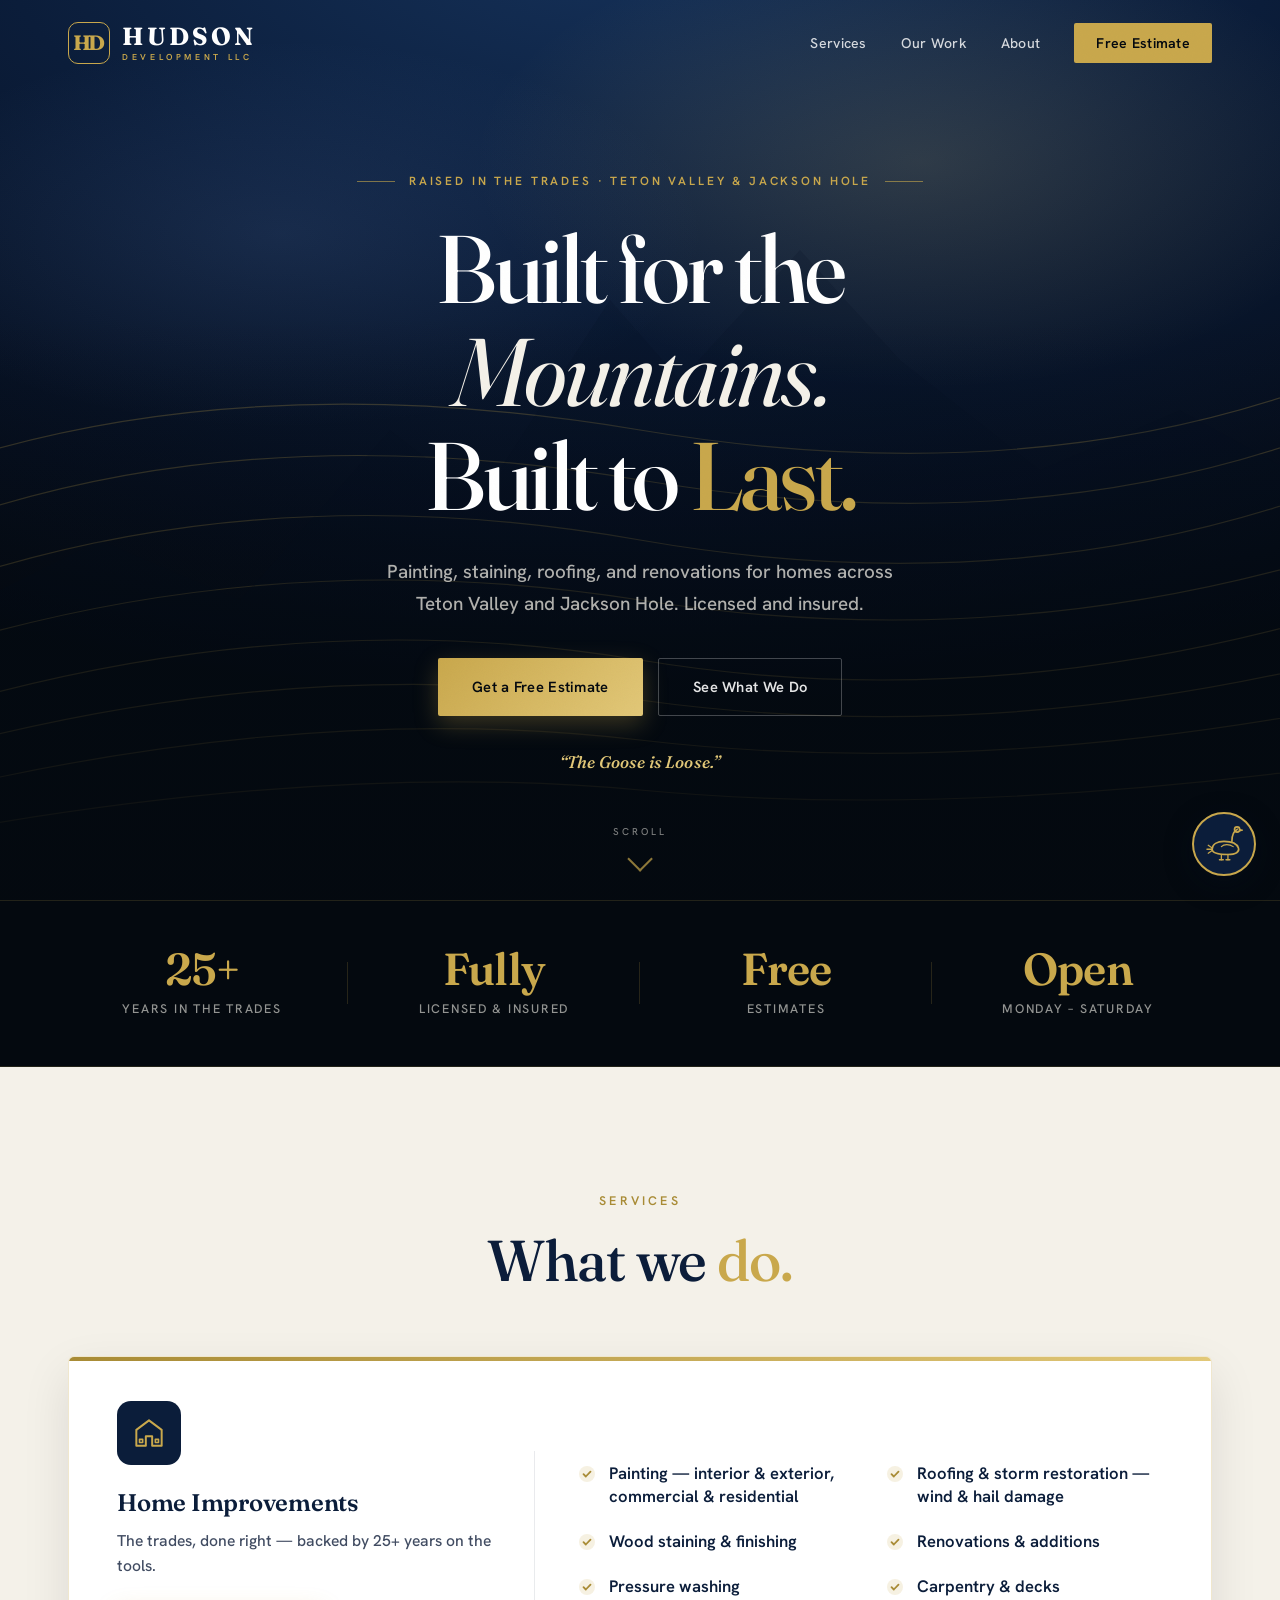
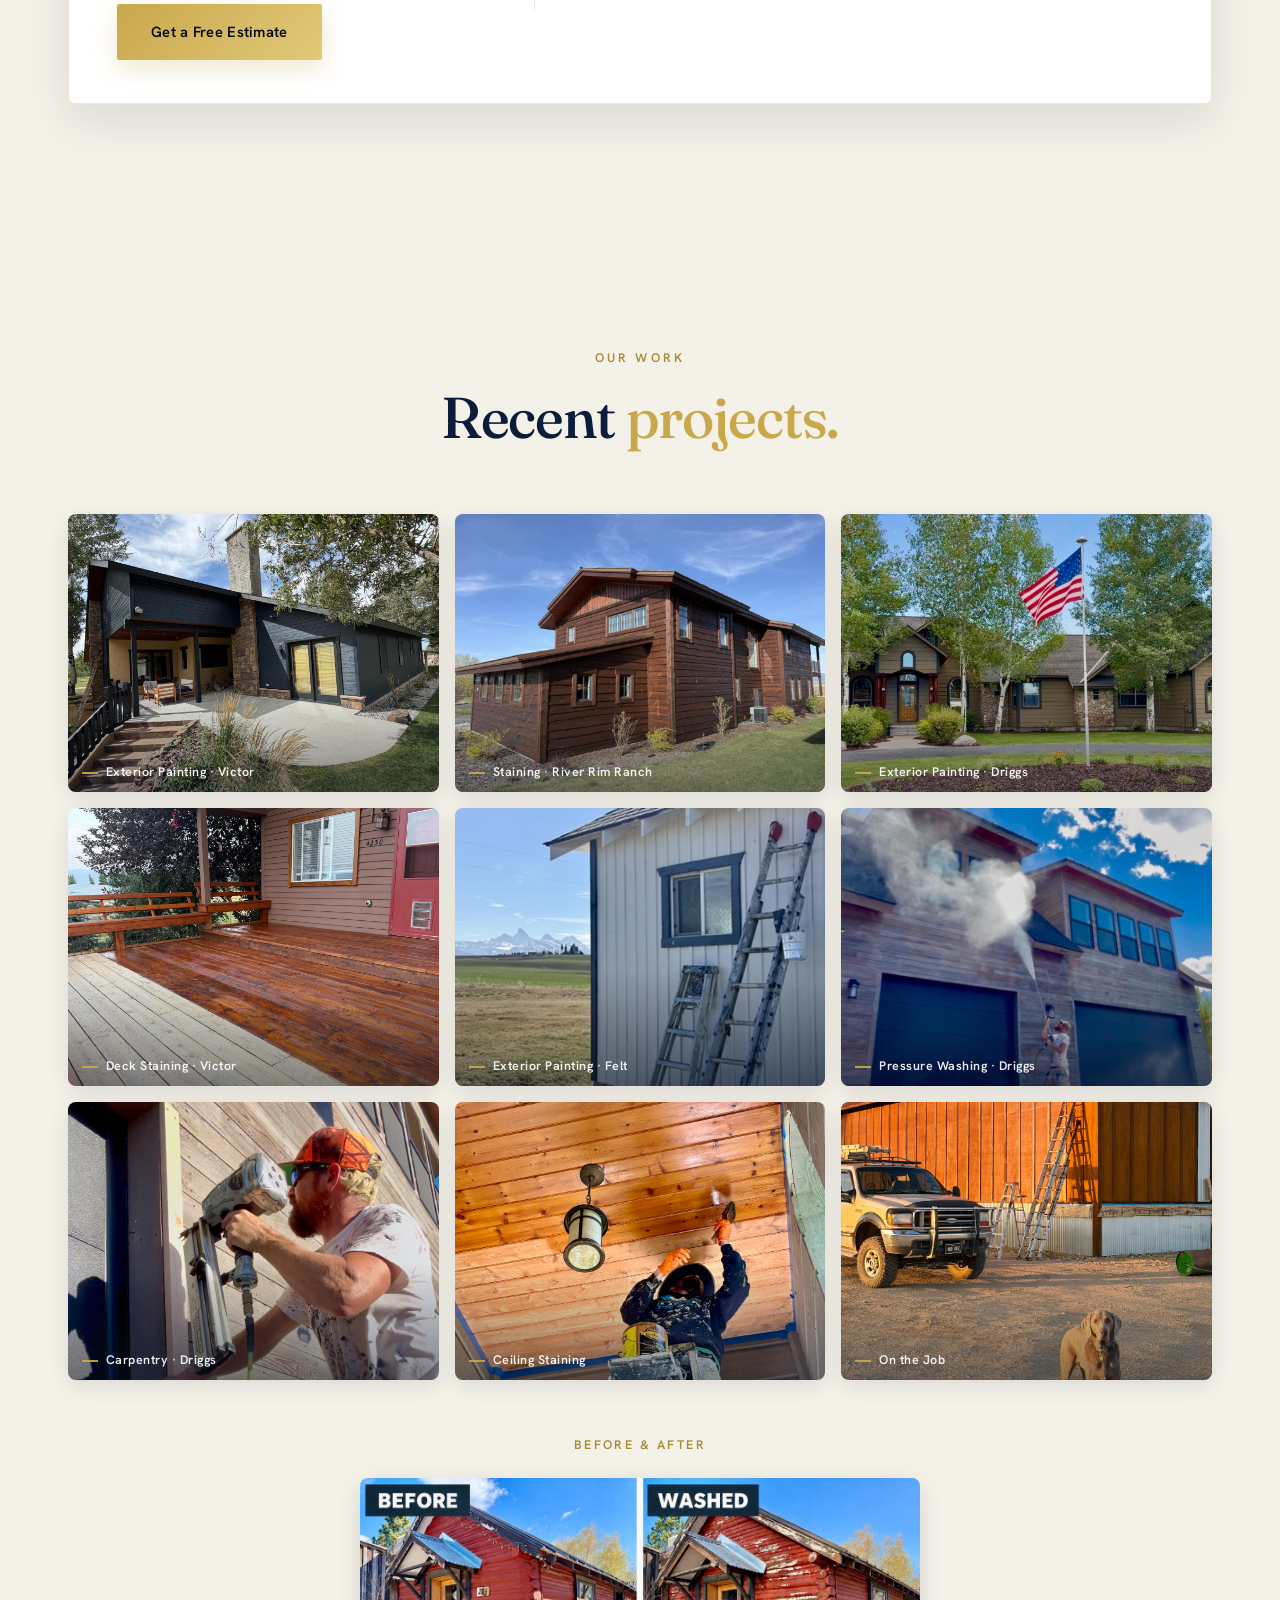
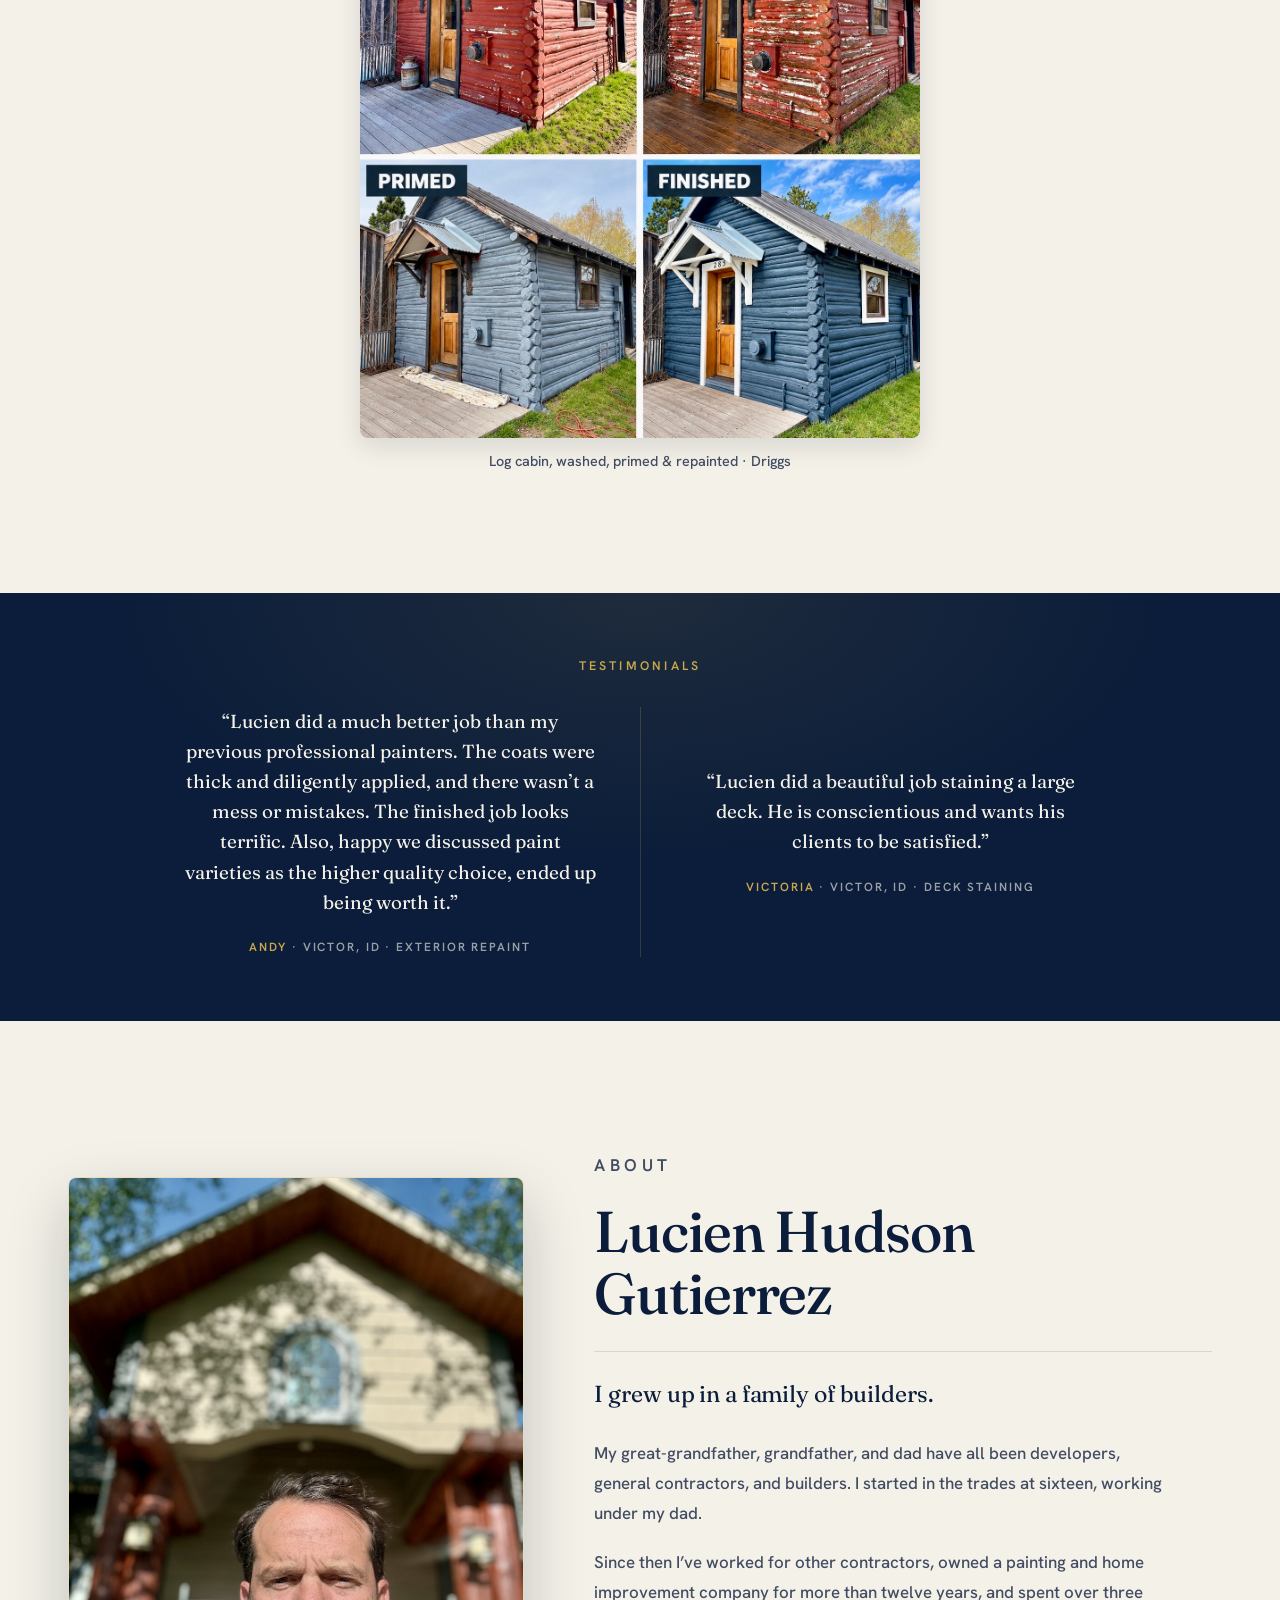
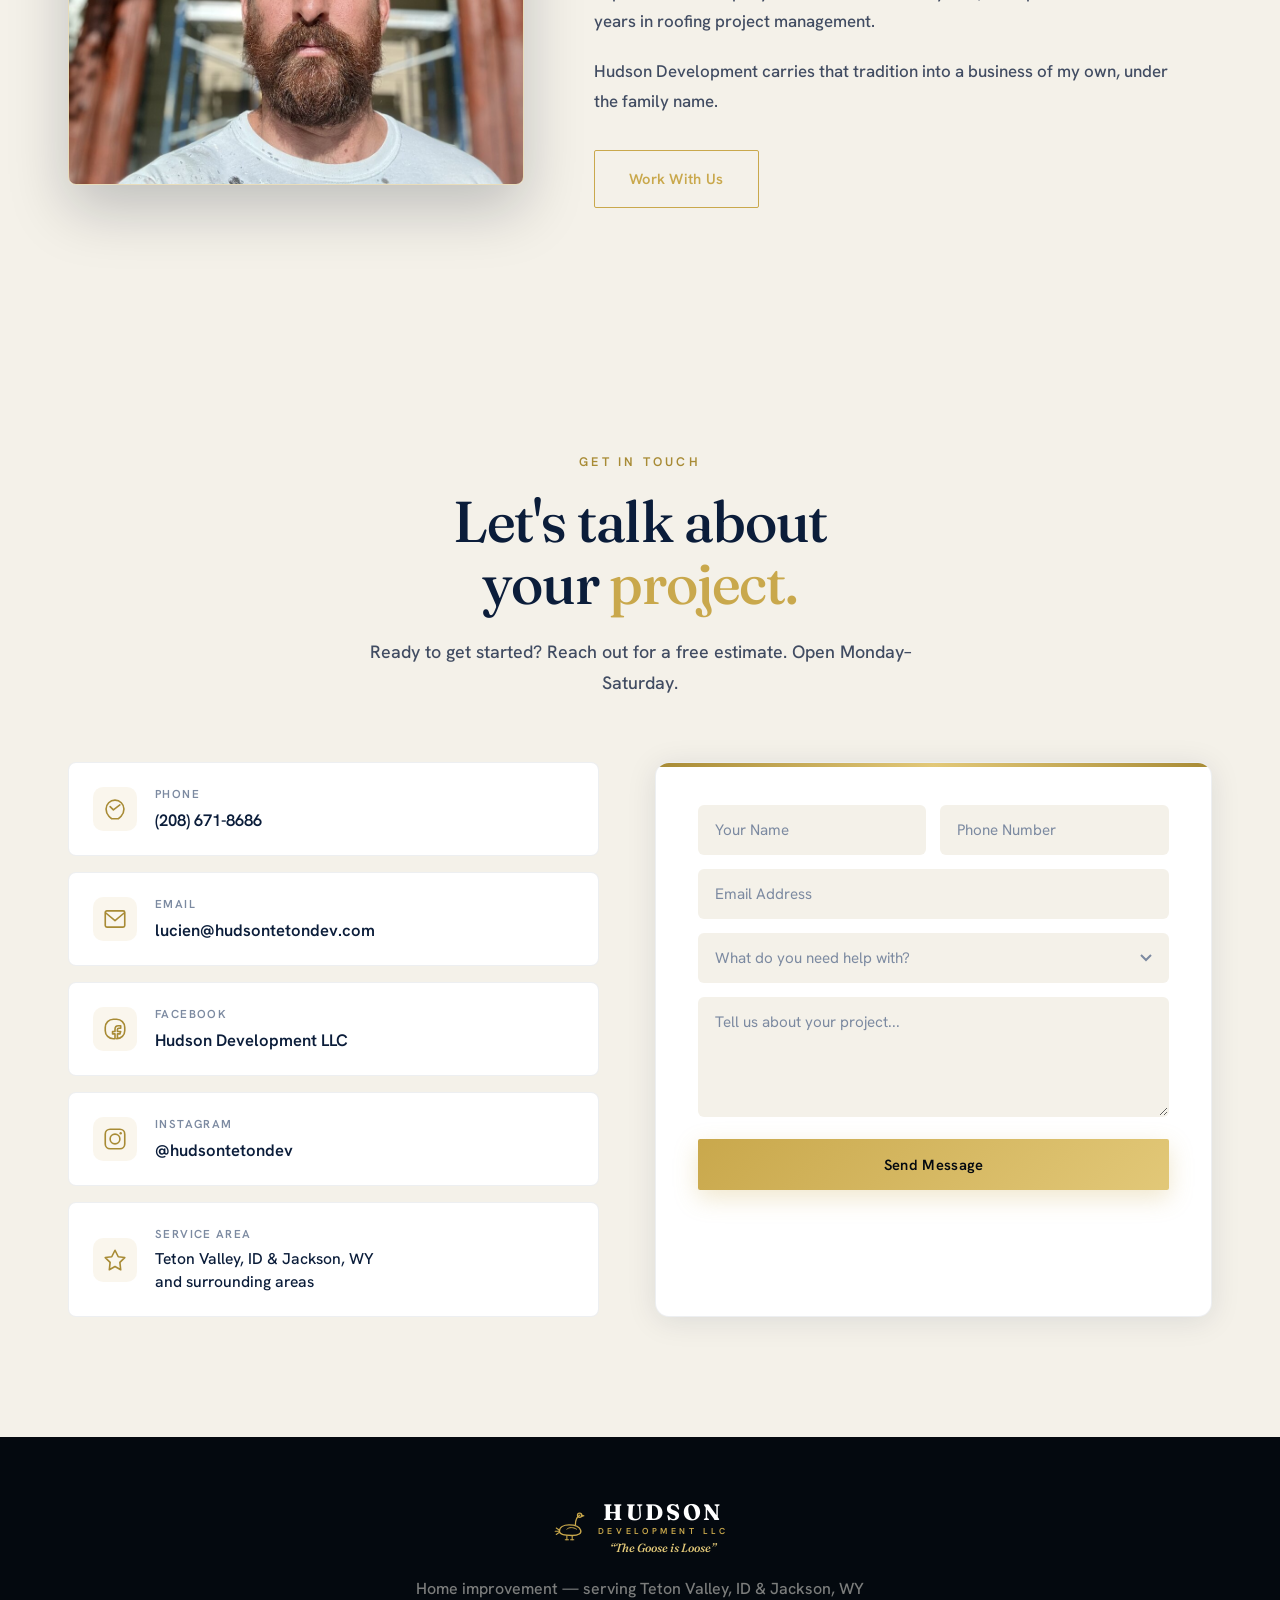
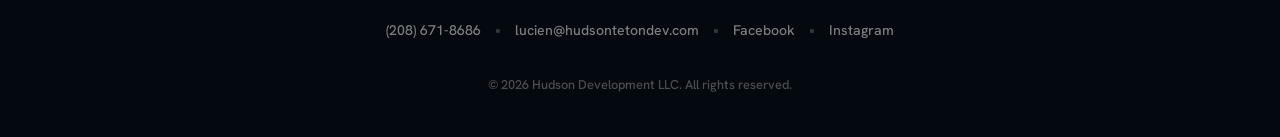
==== index.html @ 78ca8d32 "SEO: keyword title and description, richer business schema, fresh sitemap, llms.txt for AI search Co" ====
<!DOCTYPE html>
<html lang="en">
<head>
  <meta charset="UTF-8">
  <meta name="viewport" content="width=device-width, initial-scale=1.0">
  <!-- Progressive enhancement: hide-on-scroll reveals only when JS is active. ?still freezes them for screenshots. -->
  <script>(function(){var d=document.documentElement;d.classList.add('js');if(location.search.indexOf('still')>-1)d.classList.add('still');})();</script>
  <title>Painter &amp; Home Improvement Contractor in Teton Valley, ID | Hudson Development</title>
  <meta name="description" content="Interior and exterior painting, wood staining, roofing and storm restoration, renovations, and carpentry in Driggs, Victor, Tetonia, and Jackson Hole. 25+ years in the trades. Licensed, insured, free estimates.">
  <meta name="keywords" content="contractor Teton Valley, Driggs contractor, Victor Idaho contractor, Jackson Wyoming contractor, painting, commercial painting, residential painting, roofing, storm damage roofing, hail damage repair, wind damage, storm restoration, renovations, additions, deck staining, carpentry">
  <meta name="author" content="Hudson Development LLC">
  <meta name="robots" content="index, follow">
  <link rel="canonical" href="https://hudsontetondev.com/">
  <meta name="theme-color" content="#0B1D3A">
  <link rel="icon" href="favicon.svg" type="image/svg+xml">
  <link rel="apple-touch-icon" href="favicon.svg">

  <!-- Geo tags for local SEO -->
  <meta name="geo.region" content="US-ID">
  <meta name="geo.placename" content="Teton Valley">
  <meta name="ICBM" content="43.7230, -111.1113">

  <!-- Open Graph -->
  <meta property="og:type" content="website">
  <meta property="og:site_name" content="Hudson Development LLC">
  <meta property="og:title" content="Hudson Development LLC — Teton Valley & Jackson Hole Contractor">
  <meta property="og:description" content="Painting, roofing, storm and hail damage repair, renovations, additions, and carpentry for Teton Valley, ID and Jackson, WY. 25+ years in the trades. Fully insured.">
  <meta property="og:url" content="https://hudsontetondev.com/">
  <meta property="og:locale" content="en_US">
  <meta property="og:image" content="https://hudsontetondev.com/images/og-image.jpg?v=4">
  <meta property="og:image:secure_url" content="https://hudsontetondev.com/images/og-image.jpg?v=4">
  <meta property="og:image:type" content="image/jpeg">
  <meta property="og:image:width" content="1200">
  <meta property="og:image:height" content="630">
  <meta property="og:image:alt" content="Hudson Development LLC. Built for the Mountains. Built to Last. Teton Valley and Jackson Hole.">

  <!-- Twitter -->
  <meta name="twitter:card" content="summary_large_image">
  <meta name="twitter:title" content="Hudson Development LLC — Teton Valley & Jackson Hole">
  <meta name="twitter:description" content="Roofing, storm and hail damage repair, painting, renovations, and additions for Teton Valley, ID and Jackson, WY. 25+ years in the trades. Fully insured.">
  <meta name="twitter:image" content="https://hudsontetondev.com/images/og-image.jpg?v=4">

  <!-- JSON-LD structured data -->
  <script type="application/ld+json">
{
  "@context": "https://schema.org",
  "@type": [
    "GeneralContractor",
    "HousePainter",
    "RoofingContractor"
  ],
  "@id": "https://hudsontetondev.com/#business",
  "name": "Hudson Development LLC",
  "alternateName": "Hudson Development",
  "url": "https://hudsontetondev.com/",
  "image": "https://hudsontetondev.com/images/og-image.jpg",
  "logo": "https://hudsontetondev.com/favicon.svg",
  "telephone": "+12086718686",
  "email": "lucien@hudsontetondev.com",
  "priceRange": "$$",
  "slogan": "The Goose is Loose",
  "description": "Home improvement contractor in Teton Valley, Idaho and Jackson Hole, Wyoming. Interior and exterior painting, wood staining and finishing, roofing and storm restoration for wind and hail damage, renovations and additions, carpentry and decks, and pressure washing. Owner Lucien Hudson Gutierrez has 25+ years in the trades. Licensed and insured. Free estimates.",
  "founder": {
    "@type": "Person",
    "name": "Lucien Hudson Gutierrez"
  },
  "address": {
    "@type": "PostalAddress",
    "addressRegion": "ID",
    "addressCountry": "US"
  },
  "areaServed": [
    {
      "@type": "City",
      "name": "Driggs, ID"
    },
    {
      "@type": "City",
      "name": "Victor, ID"
    },
    {
      "@type": "City",
      "name": "Tetonia, ID"
    },
    {
      "@type": "City",
      "name": "Felt, ID"
    },
    {
      "@type": "City",
      "name": "Jackson, WY"
    },
    {
      "@type": "Place",
      "name": "Teton Valley"
    },
    {
      "@type": "Place",
      "name": "Jackson Hole"
    }
  ],
  "hasOfferCatalog": {
    "@type": "OfferCatalog",
    "name": "Services",
    "itemListElement": [
      {
        "@type": "Offer",
        "itemOffered": {
          "@type": "Service",
          "name": "Interior & Exterior Painting — Residential & Commercial"
        }
      },
      {
        "@type": "Offer",
        "itemOffered": {
          "@type": "Service",
          "name": "Wood Staining & Finishing"
        }
      },
      {
        "@type": "Offer",
        "itemOffered": {
          "@type": "Service",
          "name": "Roofing & Storm Restoration — Wind & Hail Damage"
        }
      },
      {
        "@type": "Offer",
        "itemOffered": {
          "@type": "Service",
          "name": "Renovations & Additions"
        }
      },
      {
        "@type": "Offer",
        "itemOffered": {
          "@type": "Service",
          "name": "Carpentry & Decks"
        }
      },
      {
        "@type": "Offer",
        "itemOffered": {
          "@type": "Service",
          "name": "Pressure Washing"
        }
      }
    ]
  },
  "sameAs": [
    "https://www.facebook.com/profile.php?id=61572079917538",
    "https://www.instagram.com/hudsontetondev"
  ]
}
  </script>
  <link rel="preconnect" href="https://fonts.googleapis.com">
  <link rel="preconnect" href="https://fonts.gstatic.com" crossorigin>
  <link href="https://fonts.googleapis.com/css2?family=Fraunces:ital,opsz,wght@0,9..144,400..900;1,9..144,400..700&family=Hanken+Grotesk:wght@400;500;600;700&display=swap" rel="stylesheet">
  <link rel="stylesheet" href="styles.css?v=20260923b">
</head>
<body>

  <!-- Grain overlay for tactile depth -->
  <div class="grain" aria-hidden="true"></div>

  <!-- Navigation -->
  <nav class="navbar" id="navbar">
    <div class="container nav-container">
      <a href="#hero" class="nav-logo" aria-label="Hudson Development LLC home">
        <span class="logo-mark" aria-hidden="true"><span class="lm-h">H</span><span class="lm-d">D</span></span>
        <span class="logo-text">
          <span class="logo-hudson">HUDSON</span>
          <span class="logo-dev">DEVELOPMENT&nbsp;LLC</span>
        </span>
      </a>
      <button class="nav-toggle" id="navToggle" aria-label="Toggle navigation" aria-expanded="false">
        <span></span>
        <span></span>
        <span></span>
      </button>
      <ul class="nav-links" id="navLinks">
        <li><a href="#services">Services</a></li>
        <li><a href="#work">Our&nbsp;Work</a></li>
        <li><a href="#story">About</a></li>
        <li><a href="#contact" class="nav-cta">Free Estimate</a></li>
      </ul>
    </div>
  </nav>

  <!-- Hero Section -->
  <header class="hero" id="hero">
    <!-- Layered atmospheric backdrop: navy sky + topographic contour landscape -->
    <div class="hero-sky" aria-hidden="true"></div>
    <div class="hero-glow" aria-hidden="true"></div>
    <div class="hero-topo" aria-hidden="true">
      <svg viewBox="0 0 1440 900" preserveAspectRatio="xMidYMid slice" xmlns="http://www.w3.org/2000/svg">
        <g class="topo-lines" fill="none" stroke="currentColor" stroke-width="1.2">
          <path class="topo-line" d="M-20 720 Q 360 600 720 660 T 1460 600"/>
          <path class="topo-line" d="M-20 760 Q 360 650 720 700 T 1460 650"/>
          <path class="topo-line" d="M-20 800 Q 380 700 720 740 T 1460 700"/>
          <path class="topo-line" d="M-20 660 Q 340 540 720 600 T 1460 540"/>
          <path class="topo-line" d="M-20 600 Q 320 470 720 540 T 1460 470"/>
          <path class="topo-line" d="M-20 540 Q 300 410 720 480 T 1460 410"/>
          <path class="topo-line" d="M-20 480 Q 300 360 720 430 T 1460 360"/>
          <path class="topo-line" d="M-20 840 Q 400 760 720 790 T 1460 760"/>
        </g>
        <!-- Teton ridge silhouette -->
        <path class="topo-ridge" d="M-20 900 L -20 640 L 180 540 L 320 600 L 470 430 L 560 500 L 690 300 L 760 380 L 880 250 L 980 360 L 1120 470 L 1260 410 L 1460 520 L 1460 900 Z" fill="currentColor"/>
      </svg>
    </div>

    <div class="container hero-content">
      <p class="hero-eyebrow reveal-load" data-delay="0">
        <span class="hero-eyebrow-line"></span>
        RAISED IN THE TRADES · TETON VALLEY &amp; JACKSON HOLE
        <span class="hero-eyebrow-line"></span>
      </p>
      <h1 class="hero-title reveal-load" data-delay="1">Built for the<br><em>Mountains.</em><br>Built to <span class="gold">Last.</span></h1>
      <p class="hero-subtitle reveal-load" data-delay="2">Painting, staining, roofing, and renovations for homes across Teton Valley and Jackson Hole. Licensed and insured.</p>
      <div class="hero-actions reveal-load" data-delay="3">
        <a href="#contact" class="btn btn-primary magnetic">Get a Free Estimate</a>
        <a href="#services" class="btn btn-ghost">See What We Do</a>
      </div>
      <p class="hero-tag reveal-load" data-delay="4"><span class="goose-quote">&ldquo;The Goose is Loose.&rdquo;</span></p>
    </div>

    <div class="hero-scroll-indicator" aria-hidden="true">
      <span class="scroll-word">Scroll</span>
      <span class="scroll-arrow"></span>
    </div>
  </header>

  <!-- Trust / Stats Band -->
  <section class="trustband" aria-label="At a glance">
    <div class="container trustband-grid">
      <div class="trust-stat reveal">
        <span class="trust-num"><span class="count" data-target="25" data-suffix="+">25+</span></span>
        <span class="trust-label">Years in the Trades</span>
      </div>
      <div class="trust-stat reveal">
        <span class="trust-num">Fully</span>
        <span class="trust-label">Licensed &amp; Insured</span>
      </div>
      <div class="trust-stat reveal">
        <span class="trust-num">Free</span>
        <span class="trust-label">Estimates</span>
      </div>
      <div class="trust-stat reveal">
        <span class="trust-num">Open</span>
        <span class="trust-label">Monday &ndash; Saturday</span>
      </div>
    </div>
  </section>

  <!-- Services Section -->
  <section class="services" id="services">
    <div class="container">
      <div class="section-head reveal">
        <p class="section-label">SERVICES</p>
        <h2 class="section-title">What we <span class="gold">do.</span></h2>
      </div>

      <div class="services-grid">

        <article class="service-card service-card--wide service-card--feature reveal">
          <div class="service-intro">
            <div class="service-icon">
              <svg viewBox="0 0 48 48" fill="none" xmlns="http://www.w3.org/2000/svg">
                <path d="M8 40V20L24 8L40 20V40H28V28H20V40H8Z" stroke="currentColor" stroke-width="2.5" stroke-linejoin="round"/>
                <path d="M16 36H12V32H16V36Z" stroke="currentColor" stroke-width="2" stroke-linejoin="round"/>
                <path d="M36 36H32V32H36V36Z" stroke="currentColor" stroke-width="2" stroke-linejoin="round"/>
              </svg>
            </div>
            <h3>Home Improvements</h3>
            <p>The trades, done right &mdash; backed by 25+ years on the tools.</p>
            <a href="#contact" class="btn btn-primary service-cta">Get a Free Estimate</a>
          </div>
          <ul class="service-list">
            <li>Painting &mdash; interior &amp; exterior, commercial &amp; residential</li>
            <li>Wood staining &amp; finishing</li>
            <li>Pressure washing</li>
            <li>Roofing &amp; storm restoration &mdash; wind &amp; hail damage</li>
            <li>Renovations &amp; additions</li>
            <li>Carpentry &amp; decks</li>
          </ul>
        </article>

      </div>
    </div>
  </section>

  <!-- Our Work Gallery -->
  <section class="work" id="work">
    <div class="container">
      <div class="section-head reveal">
        <p class="section-label">OUR WORK</p>
        <h2 class="section-title">Recent <span class="gold">projects.</span></h2>
      </div>
      <div class="work-grid reveal">
        <button class="work-tile" type="button"><img src="images/ext-navy-victor.jpg" alt="Navy exterior repaint with stone chimney and patio in Victor, Idaho" loading="lazy"><span class="work-tag">Exterior Painting &middot; Victor</span></button>
        <button class="work-tile" type="button"><img src="images/ext-staining.jpg" alt="Exterior wood staining on a large timber home at River Rim Ranch" loading="lazy"><span class="work-tag">Staining &middot; River Rim Ranch</span></button>
        <button class="work-tile" type="button"><img src="images/ext-stone-driggs.jpg" alt="Repainted stone and siding home framed by aspens in Driggs, Idaho" loading="lazy"><span class="work-tag">Exterior Painting &middot; Driggs</span></button>
        <button class="work-tile" type="button"><img src="images/deck-stain-victor.jpg" alt="Deck with built-in bench mid-stain, fresh stain beside bare wood, in Victor" loading="lazy"><span class="work-tag">Deck Staining &middot; Victor</span></button>
        <button class="work-tile" type="button"><img src="images/cabin-after.jpg" alt="Freshly painted white siding and blue trim with the Tetons behind, in Felt, Idaho" loading="lazy"><span class="work-tag">Exterior Painting &middot; Felt</span></button>
        <button class="work-tile" type="button"><img src="images/pressure-wash-driggs.jpg" alt="Lucien pressure washing a two-story garage in Driggs" loading="lazy"><span class="work-tag">Pressure Washing &middot; Driggs</span></button>
        <button class="work-tile work-tile--top" type="button"><img src="images/carpentry-trim-driggs.jpg" alt="Lucien nailing exterior window trim in Driggs" loading="lazy"><span class="work-tag">Carpentry &middot; Driggs</span></button>
        <button class="work-tile work-tile--top" type="button"><img src="images/ceiling-stain.jpg" alt="Lucien staining a tongue-and-groove porch ceiling with crisp taped edges" loading="lazy"><span class="work-tag">Ceiling Staining</span></button>
        <button class="work-tile work-tile--bottom" type="button"><img src="images/on-the-job-barn.jpg" alt="Hudson Development truck and dog at a barn staining job at sunset" loading="lazy"><span class="work-tag">On the Job</span></button>
      </div>
      <div class="beforeafter reveal">
        <p class="ba-label">Before &amp; After</p>
        <div class="ba-feature">
          <figure class="ba-card">
            <img src="images/ba-log-cabin-driggs.jpg" alt="Log cabin in four stages: peeling red paint, washed, primed, and finished in navy with white trim" loading="lazy">
            <figcaption>Log cabin, washed, primed &amp; repainted &middot; Driggs</figcaption>
          </figure>
        </div>
      </div>
    </div>
  </section>


  <!-- Testimonials -->
  <section class="testimonial" aria-label="Client testimonials">
    <div class="container">
      <p class="section-label gold-on-dark testimonial-label reveal">Testimonials</p>
      <div class="testimonial-grid">
        <figure class="testimonial-quote reveal">
          <blockquote>
            <p>&ldquo;Lucien did a much better job than my previous professional painters. The coats were thick and diligently applied, and there wasn&rsquo;t a mess or mistakes. The finished job looks terrific. Also, happy we discussed paint varieties as the higher quality choice, ended up being worth it.&rdquo;</p>
          </blockquote>
          <figcaption><span class="testimonial-name">Andy</span> &middot; Victor, ID &middot; Exterior repaint</figcaption>
        </figure>
        <figure class="testimonial-quote reveal delay-1">
          <blockquote>
            <p>&ldquo;Lucien did a beautiful job staining a large deck. He is conscientious and wants his clients to be satisfied.&rdquo;</p>
          </blockquote>
          <figcaption><span class="testimonial-name">Victoria</span> &middot; Victor, ID &middot; Deck staining</figcaption>
        </figure>
      </div>
    </div>
  </section>


  <!-- About Section -->
  <section class="story" id="story">
    <div class="container">
      <div class="story-wrap">
        <div class="story-aside reveal">
          <figure class="story-portrait">
            <img src="images/portrait-lucien.jpg" alt="Lucien Gutierrez — Hudson Development" loading="lazy">
          </figure>
        </div>
        <div class="story-body reveal delay-1">
          <p class="section-label">ABOUT</p>
          <h2 class="section-title">Lucien Hudson Gutierrez</h2>
          <p class="story-lead">I grew up in a family of builders.</p>
          <p>My great-grandfather, grandfather, and dad have all been developers, general contractors, and builders. I started in the trades at sixteen, working under my dad.</p>
          <p>Since then I&rsquo;ve worked for other contractors, owned a painting and home improvement company for more than twelve years, and spent over three years in roofing project management.</p>
          <p>Hudson Development carries that tradition into a business of my own, under the family name.</p>
          <a href="#contact" class="btn btn-secondary">Work With Us</a>
        </div>
      </div>
    </div>
  </section>


  <!-- Contact Section -->
  <section class="contact" id="contact">
    <div class="container">
      <div class="section-head reveal">
        <p class="section-label">GET IN TOUCH</p>
        <h2 class="section-title">Let's talk about<br>your <span class="gold">project.</span></h2>
        <p class="section-subtitle">Ready to get started? Reach out for a free estimate. Open Monday&ndash;Saturday.</p>
      </div>

      <div class="contact-grid">
        <div class="contact-info reveal">
          <a href="tel:+12086718686" class="contact-card">
            <span class="contact-icon">
              <svg viewBox="0 0 32 32" fill="none"><path d="M20 28C20 28 27 24 27 16C27 10 22 5 16 5C10 5 5 10 5 16C5 24 12 28 12 28" stroke="currentColor" stroke-width="2"/><path d="M12 28H20" stroke="currentColor" stroke-width="2" stroke-linecap="round"/><path d="M10 13L14 17L22 11" stroke="currentColor" stroke-width="2" stroke-linecap="round" stroke-linejoin="round"/></svg>
            </span>
            <span>
              <span class="contact-label">Phone</span>
              <span class="contact-value">(208) 671-8686</span>
            </span>
          </a>
          <a href="mailto:lucien@hudsontetondev.com" class="contact-card">
            <span class="contact-icon">
              <svg viewBox="0 0 32 32" fill="none"><path d="M6 6H26C27.1 6 28 6.9 28 8V24C28 25.1 27.1 26 26 26H6C4.9 26 4 25.1 4 24V8C4 6.9 4.9 6 6 6Z" stroke="currentColor" stroke-width="2"/><path d="M28 8L16 18L4 8" stroke="currentColor" stroke-width="2" stroke-linejoin="round"/></svg>
            </span>
            <span>
              <span class="contact-label">Email</span>
              <span class="contact-value">lucien@hudsontetondev.com</span>
            </span>
          </a>
          <a href="https://www.facebook.com/profile.php?id=61572079917538" target="_blank" rel="noopener" class="contact-card">
            <span class="contact-icon">
              <svg viewBox="0 0 32 32" fill="none"><path d="M18 4H14C8.5 4 4 8.5 4 14V18C4 23.5 8.5 28 14 28H16V22H13V19H16V16.5C16 14 17.5 12 20 12H23V15H20.5C19.5 15 19 15.5 19 16.5V19H23L22 22H19V28H18C23.5 28 28 23.5 28 18V14C28 8.5 23.5 4 18 4Z" stroke="currentColor" stroke-width="2" stroke-linejoin="round"/></svg>
            </span>
            <span>
              <span class="contact-label">Facebook</span>
              <span class="contact-value">Hudson Development LLC</span>
            </span>
          </a>
          <a href="https://www.instagram.com/hudsontetondev" target="_blank" rel="noopener" class="contact-card">
            <span class="contact-icon">
              <svg viewBox="0 0 32 32" fill="none"><rect x="4" y="4" width="24" height="24" rx="6" stroke="currentColor" stroke-width="2"/><circle cx="16" cy="16" r="6" stroke="currentColor" stroke-width="2"/><circle cx="23" cy="9" r="1.5" fill="currentColor"/></svg>
            </span>
            <span>
              <span class="contact-label">Instagram</span>
              <span class="contact-value">@hudsontetondev</span>
            </span>
          </a>
          <div class="contact-card contact-card--static">
            <span class="contact-icon">
              <svg viewBox="0 0 32 32" fill="none"><path d="M16 4L20 12L28 13L22 19L23 28L16 24L9 28L10 19L4 13L12 12L16 4Z" stroke="currentColor" stroke-width="2" stroke-linejoin="round"/></svg>
            </span>
            <span>
              <span class="contact-label">Service Area</span>
              <span class="contact-value-text">Teton Valley, ID &amp; Jackson, WY<br>and surrounding areas</span>
            </span>
          </div>
        </div>

        <form class="contact-form reveal delay-1" id="contactForm" action="https://formspree.io/f/xwvdqprw" method="POST">
          <div class="form-row">
            <div class="form-group">
              <input type="text" id="name" name="name" placeholder="Your Name" required>
            </div>
            <div class="form-group">
              <input type="tel" id="phone" name="phone" placeholder="Phone Number">
            </div>
          </div>
          <div class="form-group">
            <input type="email" id="email" name="email" placeholder="Email Address" required>
          </div>
          <div class="form-group">
            <select id="service" name="service">
              <option value="" disabled selected>What do you need help with?</option>
              <option value="painting">Interior &amp; Exterior Painting</option>
              <option value="staining">Wood Staining &amp; Finishing</option>
              <option value="roofing">Roofing</option>
              <option value="storm">Storm Restoration (Wind &amp; Hail)</option>
              <option value="renovation">Renovations &amp; Additions</option>
              <option value="contracting">General Contracting &amp; Carpentry</option>
              <option value="other">Other</option>
            </select>
          </div>
          <div class="form-group">
            <textarea id="message" name="message" rows="4" placeholder="Tell us about your project..." required></textarea>
          </div>
          <button type="submit" class="btn btn-primary btn-full">Send Message</button>
        </form>
      </div>
    </div>
  </section>

  <!-- Footer -->
  <footer class="footer">
    <div class="container footer-content">
      <div class="footer-brand">
        <span class="logo-icon">
          <svg viewBox="0 0 64 64" fill="none" xmlns="http://www.w3.org/2000/svg" aria-label="Hudson goose mark">
            <path d="M14 40C14 32 22 28 32 28C44 28 52 32 54 38C56 44 50 48 38 48C22 48 14 46 14 40Z" stroke="currentColor" stroke-width="2.5" stroke-linejoin="round"/>
            <path d="M14 38L8 34M14 40L6 40M14 42L8 46" stroke="currentColor" stroke-width="2" stroke-linecap="round"/>
            <path d="M44 28C44 18 48 12 52 10" stroke="currentColor" stroke-width="2.5" stroke-linecap="round"/>
            <circle cx="52" cy="10" r="4" stroke="currentColor" stroke-width="2.5"/>
            <path d="M56 10L60 11L56 12" stroke="currentColor" stroke-width="2" stroke-linejoin="round"/>
            <circle cx="53" cy="9" r="0.9" fill="currentColor"/>
            <path d="M28 36C32 32 40 32 46 36" stroke="currentColor" stroke-width="1.8" stroke-linecap="round"/>
            <path d="M28 48L28 56M38 48L38 56" stroke="currentColor" stroke-width="2" stroke-linecap="round"/>
            <path d="M25 56L31 56M35 56L41 56" stroke="currentColor" stroke-width="2" stroke-linecap="round"/>
          </svg>
        </span>
        <span class="logo-text">
          <span class="logo-hudson">HUDSON</span>
          <span class="logo-dev">DEVELOPMENT&nbsp;LLC</span>
          <span class="logo-tagline">&ldquo;The Goose is Loose&rdquo;</span>
        </span>
      </div>
      <p class="footer-text">Home improvement &mdash; serving Teton Valley, ID &amp; Jackson, WY</p>
      <div class="footer-links">
        <a href="tel:+12086718686">(208) 671-8686</a>
        <span class="footer-divider">&bull;</span>
        <a href="mailto:lucien@hudsontetondev.com">lucien@hudsontetondev.com</a>
        <span class="footer-divider">&bull;</span>
        <a href="https://www.facebook.com/profile.php?id=61572079917538" target="_blank" rel="noopener">Facebook</a>
        <span class="footer-divider">&bull;</span>
        <a href="https://www.instagram.com/hudsontetondev" target="_blank" rel="noopener">Instagram</a>
      </div>
      <p class="footer-copy">&copy; 2026 Hudson Development LLC. All rights reserved.</p>
    </div>
  </footer>

  <!-- Sticky Call Button (mobile) -->
  <a href="tel:+12086718686" class="sticky-call" aria-label="Call Hudson Development">
    <svg viewBox="0 0 24 24" fill="none" stroke="currentColor" stroke-width="2"><path d="M22 16.92v3a2 2 0 01-2.18 2 19.79 19.79 0 01-8.63-3.07 19.5 19.5 0 01-6-6A19.79 19.79 0 012.12 4.11 2 2 0 014.11 2h3a2 2 0 012 1.72c.127.96.361 1.903.7 2.81a2 2 0 01-.45 2.11L8.09 9.91a16 16 0 006 6l1.27-1.27a2 2 0 012.11-.45c.907.339 1.85.573 2.81.7A2 2 0 0122 16.92z"/></svg>
    <span>Call Now</span>
  </a>

  <!-- Lightbox -->
  <div class="lightbox" id="lightbox" aria-hidden="true" role="dialog" aria-label="Photo viewer">
    <button class="lightbox-btn lightbox-close" id="lbClose" aria-label="Close">
      <svg viewBox="0 0 24 24" fill="none"><path d="M6 6L18 18M18 6L6 18" stroke="currentColor" stroke-width="2.4" stroke-linecap="round"/></svg>
    </button>
    <button class="lightbox-btn lightbox-prev" id="lbPrev" aria-label="Previous">
      <svg viewBox="0 0 24 24" fill="none"><path d="M15 5L8 12L15 19" stroke="currentColor" stroke-width="2.4" stroke-linecap="round" stroke-linejoin="round"/></svg>
    </button>
    <figure class="lightbox-figure">
      <img class="lightbox-img" id="lbImg" src="" alt="">
      <figcaption class="lightbox-cap" id="lbCap"></figcaption>
    </figure>
    <button class="lightbox-btn lightbox-next" id="lbNext" aria-label="Next">
      <svg viewBox="0 0 24 24" fill="none"><path d="M9 5L16 12L9 19" stroke="currentColor" stroke-width="2.4" stroke-linecap="round" stroke-linejoin="round"/></svg>
    </button>
  </div>

  <!-- Chat Widget: "Ask Hudson the Goose" -->
  <div class="chat-widget" id="chatWidget">
    <button class="chat-launcher" id="chatLauncher" aria-label="Open chat with Hudson the goose">
      <span class="chat-launcher-avatar">
        <svg viewBox="0 0 64 64" fill="none" xmlns="http://www.w3.org/2000/svg" aria-hidden="true">
          <path d="M14 40C14 32 22 28 32 28C44 28 52 32 54 38C56 44 50 48 38 48C22 48 14 46 14 40Z" stroke="currentColor" stroke-width="2.5" stroke-linejoin="round"/>
          <path d="M14 38L8 34M14 40L6 40M14 42L8 46" stroke="currentColor" stroke-width="2" stroke-linecap="round"/>
          <path d="M44 28C44 18 48 12 52 10" stroke="currentColor" stroke-width="2.5" stroke-linecap="round"/>
          <circle cx="52" cy="10" r="4" stroke="currentColor" stroke-width="2.5"/>
          <path d="M56 10L60 11L56 12" stroke="currentColor" stroke-width="2" stroke-linejoin="round"/>
          <circle cx="53" cy="9" r="0.9" fill="currentColor"/>
          <path d="M28 36C32 32 40 32 46 36" stroke="currentColor" stroke-width="1.8" stroke-linecap="round"/>
          <path d="M28 48L28 56M38 48L38 56" stroke="currentColor" stroke-width="2" stroke-linecap="round"/>
          <path d="M25 56L31 56M35 56L41 56" stroke="currentColor" stroke-width="2" stroke-linecap="round"/>
        </svg>
      </span>
      <span class="chat-launcher-pulse" aria-hidden="true"></span>
    </button>

    <div class="chat-panel" id="chatPanel" role="dialog" aria-label="Chat with Hudson" aria-hidden="true">
      <div class="chat-header">
        <div class="chat-header-avatar">
          <svg viewBox="0 0 64 64" fill="none" xmlns="http://www.w3.org/2000/svg" aria-hidden="true">
            <path d="M14 40C14 32 22 28 32 28C44 28 52 32 54 38C56 44 50 48 38 48C22 48 14 46 14 40Z" stroke="currentColor" stroke-width="2.5" stroke-linejoin="round"/>
            <path d="M14 38L8 34M14 40L6 40M14 42L8 46" stroke="currentColor" stroke-width="2" stroke-linecap="round"/>
            <path d="M44 28C44 18 48 12 52 10" stroke="currentColor" stroke-width="2.5" stroke-linecap="round"/>
            <circle cx="52" cy="10" r="4" stroke="currentColor" stroke-width="2.5"/>
            <path d="M56 10L60 11L56 12" stroke="currentColor" stroke-width="2" stroke-linejoin="round"/>
            <circle cx="53" cy="9" r="0.9" fill="currentColor"/>
            <path d="M28 36C32 32 40 32 46 36" stroke="currentColor" stroke-width="1.8" stroke-linecap="round"/>
            <path d="M28 48L28 56M38 48L38 56" stroke="currentColor" stroke-width="2" stroke-linecap="round"/>
            <path d="M25 56L31 56M35 56L41 56" stroke="currentColor" stroke-width="2" stroke-linecap="round"/>
          </svg>
        </div>
        <div class="chat-header-text">
          <p class="chat-header-name">Hudson the Goose</p>
          <p class="chat-header-tagline">&ldquo;The Goose is Loose&rdquo;</p>
          <p class="chat-header-status"><span class="chat-status-dot"></span>Online &mdash; ask me anything</p>
        </div>
        <button class="chat-close" id="chatClose" aria-label="Close chat">
          <svg viewBox="0 0 24 24" fill="none"><path d="M6 6L18 18M18 6L6 18" stroke="currentColor" stroke-width="2.5" stroke-linecap="round"/></svg>
        </button>
      </div>

      <div class="chat-messages" id="chatMessages"></div>
      <div class="chat-quick-replies" id="chatQuickReplies"></div>

      <form class="chat-input-row" id="chatInputForm" autocomplete="off">
        <input type="text" id="chatInput" class="chat-input" placeholder="Type your answer..." disabled aria-label="Type your answer">
        <button type="submit" class="chat-send" id="chatSend" aria-label="Send" disabled>
          <svg viewBox="0 0 24 24" fill="none" xmlns="http://www.w3.org/2000/svg">
            <path d="M4 12L20 4L13 20L11 13L4 12Z" stroke="currentColor" stroke-width="2.2" stroke-linejoin="round"/>
          </svg>
        </button>
      </form>
    </div>
  </div>

  <script src="script.js?v=20260923b"></script>
</body>
</html>
---- styles.css ----
/* ========================================
   Hudson Development LLC — Stylesheet
   Hudson Development · Teton Valley
   ======================================== */

:root {
  --navy:        #0B1D3A;
  --navy-light:  #122B52;
  --navy-dark:   #060F1F;
  --ink:         #04090F;
  --white:       #FFFFFF;
  --bone:        #F4F1E9;   /* warm paper */
  --bone-deep:   #EAE4D6;
  --gold:        #C9A84C;
  --gold-light:  #E2C878;
  --gold-dark:   #A88B35;
  --gray:        #7C8AA1;
  --gray-deep:   #414C62;
  --text-dark:   #0B1D3A;

  --shadow:    0 4px 30px rgba(11, 29, 58, 0.10);
  --shadow-lg: 0 24px 60px rgba(6, 15, 31, 0.22);
  --ease:      cubic-bezier(0.22, 0.61, 0.36, 1);
  --transition: 0.4s var(--ease);

  --display: 'Fraunces', Georgia, 'Times New Roman', serif;
  --body:    'Hanken Grotesk', -apple-system, BlinkMacSystemFont, sans-serif;
}

/* ---- Reset & Base ---- */
*, *::before, *::after { margin: 0; padding: 0; box-sizing: border-box; }

html { scroll-behavior: smooth; font-size: 16px; -webkit-text-size-adjust: 100%; }

body {
  font-family: var(--body);
  font-weight: 500;
  color: var(--text-dark);
  background: var(--bone);
  line-height: 1.6;
  overflow-x: hidden;
  -webkit-font-smoothing: antialiased;
  text-rendering: optimizeLegibility;
}

.container { max-width: 1200px; margin: 0 auto; padding: 0 28px; }

img { max-width: 100%; display: block; }

a { text-decoration: none; color: inherit; transition: var(--transition); }

.gold { color: var(--gold); }

/* ---- Grain overlay ---- */
.grain {
  position: fixed;
  inset: 0;
  z-index: 9999;
  pointer-events: none;
  opacity: 0.035;
  mix-blend-mode: multiply;
  background-image: url("data:image/svg+xml,%3Csvg xmlns='http://www.w3.org/2000/svg' width='180' height='180'%3E%3Cfilter id='n'%3E%3CfeTurbulence type='fractalNoise' baseFrequency='0.9' numOctaves='3' stitchTiles='stitch'/%3E%3C/filter%3E%3Crect width='100%25' height='100%25' filter='url(%23n)'/%3E%3C/svg%3E");
}

/* ---- Typography ---- */
h1, h2, h3, h4 {
  font-family: var(--display);
  font-weight: 600;
  line-height: 1.08;
  letter-spacing: -0.01em;
}

.section-head { max-width: 720px; margin: 0 auto 64px; text-align: center; }

.section-label {
  display: inline-block;
  font-family: var(--body);
  font-size: 0.78rem;
  font-weight: 600;
  letter-spacing: 0.26em;
  color: var(--gold-dark);
  margin-bottom: 18px;
  text-transform: uppercase;
}
.section-label.gold-on-dark { color: var(--gold); }

.section-title {
  font-size: clamp(2.1rem, 5.2vw, 3.6rem);
  color: var(--navy);
  font-weight: 500;
  letter-spacing: -0.02em;
}
.section-title.light { color: var(--white); }
.section-title em { font-style: italic; font-weight: 400; }

.section-subtitle {
  font-size: 1.12rem;
  color: var(--gray-deep);
  max-width: 580px;
  margin: 22px auto 0;
  line-height: 1.7;
}
.section-head .section-title { margin: 0 auto; }

/* ---- Buttons ---- */
.btn {
  display: inline-flex;
  align-items: center;
  justify-content: center;
  gap: 8px;
  padding: 16px 34px;
  font-family: var(--body);
  font-size: 0.92rem;
  font-weight: 600;
  letter-spacing: 0.02em;
  border-radius: 2px;
  cursor: pointer;
  transition: transform 0.35s var(--ease), box-shadow 0.35s var(--ease), background 0.35s var(--ease), color 0.35s var(--ease);
  border: none;
  text-align: center;
  position: relative;
  will-change: transform;
}

.btn-primary {
  background: linear-gradient(135deg, var(--gold) 0%, var(--gold-light) 100%);
  color: var(--ink);
  box-shadow: 0 8px 24px rgba(201, 168, 76, 0.28);
}
.btn-primary:hover {
  transform: translateY(-3px);
  box-shadow: 0 16px 40px rgba(201, 168, 76, 0.42);
}

.btn-secondary {
  background: transparent;
  color: var(--gold);
  border: 1.5px solid var(--gold);
}
.btn-secondary:hover { background: var(--gold); color: var(--ink); transform: translateY(-3px); }

.btn-ghost {
  background: transparent;
  color: rgba(255,255,255,0.9);
  border: 1.5px solid rgba(255,255,255,0.25);
}
.btn-ghost:hover { border-color: var(--gold); color: var(--gold); transform: translateY(-3px); }

.btn-full { width: 100%; }

/* ---- Navigation ---- */
.navbar {
  position: fixed;
  top: 0; left: 0; right: 0;
  z-index: 1000;
  padding: 22px 0;
  transition: all 0.45s var(--ease);
}
.navbar.scrolled {
  background: rgba(6, 15, 31, 0.86);
  padding: 14px 0;
  backdrop-filter: blur(14px);
  -webkit-backdrop-filter: blur(14px);
  box-shadow: 0 1px 0 rgba(201,168,76,0.12), 0 8px 30px rgba(0,0,0,0.25);
}

.nav-container { display: flex; justify-content: space-between; align-items: center; }

.nav-logo { display: flex; flex-direction: row; align-items: center; gap: 12px; }

.logo-icon { width: 38px; height: 38px; color: var(--gold); flex-shrink: 0; }
.logo-icon svg { width: 100%; height: 100%; }

/* Clean HD monogram mark */
.logo-mark {
  width: 42px; height: 42px; flex-shrink: 0;
  display: inline-flex; align-items: center; justify-content: center;
  border: 1.5px solid var(--gold);
  border-radius: 10px;
  font-family: var(--display);
  font-weight: 700;
  font-size: 1.3rem;
  color: var(--gold);
  line-height: 1;
}
.logo-mark .lm-d { margin-left: -0.1em; }

.logo-text { display: flex; flex-direction: column; line-height: 1; }
.logo-hudson {
  font-family: var(--display);
  font-size: 1.55rem;
  font-weight: 700;
  color: var(--white);
  letter-spacing: 0.12em;
}
.logo-dev {
  font-family: var(--body);
  font-size: 0.54rem;
  font-weight: 600;
  color: var(--gold);
  letter-spacing: 0.42em;
  margin-top: 4px;
}
.logo-tagline {
  font-family: var(--display);
  font-size: 0.74rem;
  font-style: italic;
  font-weight: 500;
  color: var(--gold-light);
  margin-top: 6px;
  white-space: nowrap;
}

.nav-links { display: flex; align-items: center; list-style: none; gap: 34px; }
.nav-links a {
  font-size: 0.88rem;
  font-weight: 500;
  color: rgba(255,255,255,0.82);
  letter-spacing: 0.02em;
  position: relative;
}
.nav-links a:hover { color: var(--white); }
.nav-links a:not(.nav-cta)::after {
  content: '';
  position: absolute;
  bottom: -5px; left: 0;
  width: 0; height: 2px;
  background: var(--gold);
  transition: width 0.3s var(--ease);
}
.nav-links a:not(.nav-cta):hover::after { width: 100%; }

.nav-cta {
  background: var(--gold);
  color: var(--ink) !important;
  padding: 11px 22px;
  border-radius: 2px;
  font-weight: 600 !important;
}
.nav-cta:hover { background: var(--gold-light) !important; transform: translateY(-2px); }

.nav-toggle {
  display: none;
  flex-direction: column;
  gap: 5px;
  background: none; border: none; cursor: pointer; padding: 6px;
}
.nav-toggle span { width: 26px; height: 2px; background: var(--white); transition: all 0.3s var(--ease); border-radius: 2px; }

/* ========================================
   Hero
   ======================================== */
.hero {
  position: relative;
  min-height: 100vh;
  min-height: 100svh;
  display: flex;
  align-items: center;
  justify-content: center;
  overflow: hidden;
  isolation: isolate;
}

.hero-sky {
  position: absolute; inset: 0; z-index: -3;
  background:
    radial-gradient(120% 90% at 50% -10%, #16335c 0%, #0B1D3A 42%, #060F1F 78%, #04090F 100%);
}
/* atmospheric gold + ice glows */
.hero-glow {
  position: absolute; inset: 0; z-index: -2; pointer-events: none;
  background:
    radial-gradient(50% 36% at 72% 18%, rgba(226, 200, 120, 0.16), transparent 70%),
    radial-gradient(46% 30% at 22% 26%, rgba(122, 158, 220, 0.12), transparent 72%);
}

/* Topographic landscape (the signature motif) */
.hero-topo {
  position: absolute; inset: 0; z-index: -1;
  color: var(--gold);
  pointer-events: none;
}
.hero-topo svg { width: 100%; height: 100%; }
.hero-topo .topo-lines { opacity: 0.28; }
.hero-topo .topo-ridge {
  opacity: 0.16;
  color: var(--navy-dark);
  fill: url(#none);
  fill: var(--navy-dark);
}
.topo-line {
  stroke-dasharray: 2400;
  stroke-dashoffset: 2400;
  animation: topoDraw 3s var(--ease) forwards;
}
.topo-line:nth-child(2) { animation-delay: 0.15s; }
.topo-line:nth-child(3) { animation-delay: 0.30s; }
.topo-line:nth-child(4) { animation-delay: 0.45s; }
.topo-line:nth-child(5) { animation-delay: 0.60s; }
.topo-line:nth-child(6) { animation-delay: 0.75s; }
.topo-line:nth-child(7) { animation-delay: 0.90s; }
.topo-line:nth-child(8) { animation-delay: 1.05s; }
@keyframes topoDraw { to { stroke-dashoffset: 0; } }

/* darken the base of the hero so text + ridge read */
.hero::after {
  content: '';
  position: absolute; inset: 0; z-index: -1; pointer-events: none;
  background: linear-gradient(180deg, transparent 35%, rgba(4,9,15,0.55) 78%, rgba(4,9,15,0.9) 100%);
}

.hero-content {
  position: relative;
  z-index: 2;
  text-align: center;
  padding: 130px 24px 90px;
  max-width: 920px;
}

.hero-eyebrow {
  display: inline-flex;
  align-items: center;
  gap: 14px;
  font-family: var(--body);
  font-size: 0.74rem;
  font-weight: 600;
  letter-spacing: 0.24em;
  color: var(--gold);
  margin-bottom: 26px;
  text-transform: uppercase;
}
.hero-eyebrow-line { width: 38px; height: 1px; background: var(--gold); opacity: 0.6; flex-shrink: 0; }

.hero-title {
  font-size: clamp(3rem, 8vw, 6rem);
  color: var(--white);
  margin-bottom: 28px;
  font-weight: 500;
  letter-spacing: -0.03em;
}
.hero-title em { font-style: italic; font-weight: 400; color: var(--bone); }

.hero-subtitle { text-wrap: balance;
  font-size: 1.18rem;
  color: rgba(244, 241, 233, 0.72);
  max-width: 560px;
  margin: 0 auto 38px;
  line-height: 1.7;
}
.hero-subtitle strong { color: var(--white); font-weight: 600; }

.hero-actions { display: flex; gap: 16px; justify-content: center; flex-wrap: wrap; }

.hero-tag { margin-top: 34px; }
.goose-quote {
  font-family: var(--display);
  font-style: italic;
  font-size: 1.05rem;
  font-weight: 500;
  color: var(--gold-light);
  letter-spacing: 0.01em;
}

.hero-scroll-indicator {
  position: absolute;
  bottom: 32px; left: 50%;
  transform: translateX(-50%);
  z-index: 2;
  display: flex; flex-direction: column; align-items: center; gap: 10px;
}
.scroll-word {
  font-size: 0.62rem;
  letter-spacing: 0.3em;
  text-transform: uppercase;
  color: rgba(244,241,233,0.5);
}
.scroll-arrow {
  width: 18px; height: 18px;
  border-right: 2px solid var(--gold);
  border-bottom: 2px solid var(--gold);
  transform: rotate(45deg);
  animation: scrollBounce 2s ease-in-out infinite;
  opacity: 0.7;
}
@keyframes scrollBounce {
  0%, 100% { transform: rotate(45deg) translate(0,0); opacity: 0.6; }
  50% { transform: rotate(45deg) translate(4px,4px); opacity: 1; }
}

/* ---- Hero load-in animation (JS-gated for no-JS safety) ---- */
.js .reveal-load { opacity: 0; transform: translateY(28px); }
.hero.loaded .reveal-load { animation: heroIn 0.95s var(--ease) forwards; }
.hero.loaded .reveal-load[data-delay="0"] { animation-delay: 0.1s; }
.hero.loaded .reveal-load[data-delay="1"] { animation-delay: 0.28s; }
.hero.loaded .reveal-load[data-delay="2"] { animation-delay: 0.46s; }
.hero.loaded .reveal-load[data-delay="3"] { animation-delay: 0.64s; }
.hero.loaded .reveal-load[data-delay="4"] { animation-delay: 0.82s; }
@keyframes heroIn { to { opacity: 1; transform: translateY(0); } }

/* ========================================
   Trust band
   ======================================== */
.trustband {
  background: var(--ink);
  border-top: 1px solid rgba(201,168,76,0.16);
  border-bottom: 1px solid rgba(201,168,76,0.16);
  padding: 46px 0;
}
.trustband-grid {
  display: grid;
  grid-template-columns: repeat(4, 1fr);
  gap: 24px;
  text-align: center;
}
.trust-stat {
  display: flex; flex-direction: column; gap: 8px;
  position: relative;
}
.trust-stat:not(:last-child)::after {
  content: '';
  position: absolute; right: -12px; top: 50%;
  transform: translateY(-50%);
  width: 1px; height: 42px;
  background: rgba(201,168,76,0.18);
}
.trust-num {
  font-family: var(--display);
  font-size: clamp(2rem, 4vw, 2.8rem);
  font-weight: 600;
  color: var(--gold);
  line-height: 1;
  letter-spacing: -0.02em;
}
.trust-unit { font-size: 0.5em; color: var(--gold-light); }
.trust-label {
  font-size: 0.78rem;
  letter-spacing: 0.14em;
  text-transform: uppercase;
  color: rgba(244,241,233,0.6);
  font-weight: 500;
}

/* ========================================
   Services
   ======================================== */
.services { padding: 120px 0; background: var(--bone); }

.services-grid {
  display: grid;
  grid-template-columns: 1fr;
  gap: 22px;
}
/* Pillar card service list */
.service-list {
  list-style: none;
  margin: 18px 0 0;
  padding: 18px 0 0;
  border-top: 1px solid rgba(11,29,58,0.08);
}
.service-list li {
  position: relative;
  padding: 6px 0 6px 20px;
  font-size: 0.9rem;
  color: var(--gray-deep);
  line-height: 1.4;
}
.service-list li::before {
  content: '';
  position: absolute;
  left: 0; top: 13px;
  width: 6px; height: 6px;
  border-radius: 50%;
  background: var(--gold-dark);
}
.service-card {
  background: var(--white);
  padding: 38px 28px 34px;
  border-radius: 6px;
  transition: transform 0.45s var(--ease), box-shadow 0.45s var(--ease), border-color 0.45s var(--ease);
  border: 1px solid rgba(11, 29, 58, 0.07);
  position: relative;
  overflow: hidden;
}
.service-card::before {
  content: '';
  position: absolute; top: 0; left: 0;
  width: 0; height: 3px;
  background: linear-gradient(90deg, var(--gold-dark), var(--gold-light));
  transition: width 0.5s var(--ease);
}
.service-card:hover {
  transform: translateY(-8px);
  box-shadow: var(--shadow-lg);
  border-color: rgba(201, 168, 76, 0.3);
}
.service-card:hover::before { width: 100%; }

.service-icon {
  width: 64px; height: 64px;
  margin-bottom: 22px;
  color: var(--gold-dark);
  background: rgba(201, 168, 76, 0.10);
  border-radius: 14px;
  padding: 13px;
  display: flex; align-items: center; justify-content: center;
  transition: background 0.35s var(--ease), transform 0.35s var(--ease), color 0.35s var(--ease);
}
.service-card:hover .service-icon {
  background: var(--navy);
  color: var(--gold);
  transform: translateY(-2px);
}
.service-icon svg { width: 100%; height: 100%; }

.service-card h3 {
  font-family: var(--display);
  font-size: 1.22rem;
  font-weight: 600;
  color: var(--navy);
  margin-bottom: 10px;
  line-height: 1.2;
}
.service-card p { font-size: 0.92rem; color: var(--gray-deep); line-height: 1.6; }
.service-card p strong { color: var(--navy); font-weight: 600; }

/* Single wide pillar card */
.service-card--wide {
  display: grid;
  grid-template-columns: minmax(0, 0.75fr) minmax(0, 1.25fr);
  gap: 40px;
  align-items: center;
  padding: 44px 48px;
}
.service-card--wide:hover { transform: translateY(-4px); }
.service-card--wide .service-icon { margin-bottom: 24px; }
.service-card--wide h3 { font-size: 1.5rem; }
.service-card--wide p { font-size: 0.98rem; max-width: 44ch; }
.service-card--wide .service-list {
  columns: 2;
  column-gap: 32px;
  margin: 0;
  padding: 2px 0 2px 44px;
  border-top: 0;
  border-left: 1px solid rgba(11,29,58,0.09);
}
.service-card--wide .service-list li { break-inside: avoid; font-size: 0.95rem; }

/* Featured services card: gold rule always on, navy icon, bolder list with gold checks */
.service-card--feature {
  box-shadow: 0 18px 48px rgba(6,15,31,0.10);
  border-color: rgba(201,168,76,0.28);
}
.service-card--feature::before { width: 100%; height: 4px; }
.service-card--feature .service-icon { background: var(--navy); color: var(--gold); }
/* Two columns of three, filled top to bottom: finishes on the left, roofing and building on the right */
.service-card--feature .service-list {
  columns: auto;
  display: grid;
  grid-template-columns: 1fr 1fr;
  grid-template-rows: repeat(3, auto);
  grid-auto-flow: column;
  column-gap: 32px;
  row-gap: 4px;
  align-content: center;
}
@media (max-width: 560px) {
  .service-card--feature .service-list { grid-template-columns: 1fr; grid-template-rows: none; grid-auto-flow: row; }
}
.service-card--feature .service-list li {
  padding: 9px 0 9px 30px;
  font-size: 1.04rem;
  font-weight: 600;
  color: var(--navy);
}
.service-card--feature .service-list li::before {
  top: 13px;
  width: 16px; height: 16px;
  border-radius: 50%;
  background: rgba(201,168,76,0.16) url("data:image/svg+xml,%3Csvg xmlns='http://www.w3.org/2000/svg' viewBox='0 0 16 16'%3E%3Cpath d='M4.5 8.2l2.3 2.3 4.7-4.9' fill='none' stroke='%23A88B35' stroke-width='1.8' stroke-linecap='round' stroke-linejoin='round'/%3E%3C/svg%3E") center/16px no-repeat;
}
.service-cta { margin-top: 26px; }

.inline-link { color: var(--gold-dark); font-weight: 600; white-space: nowrap; }
.inline-link:hover { color: var(--gold); }

/* ========================================
   Concierge / Property Management
   ======================================== */
.concierge {
  padding: 120px 0;
  background: var(--navy);
  position: relative;
  overflow: hidden;
}
.concierge::before {
  content: '';
  position: absolute; top: -200px; right: -200px;
  width: 600px; height: 600px;
  background: radial-gradient(circle, rgba(201, 168, 76, 0.12) 0%, transparent 60%);
  pointer-events: none;
}
.concierge-wrapper {
  display: grid;
  grid-template-columns: 1fr 1fr;
  gap: 80px;
  align-items: center;
  position: relative; z-index: 2;
}
.concierge-text .section-title { text-align: left; }
.concierge-description {
  font-size: 1.05rem;
  color: rgba(244,241,233,0.65);
  line-height: 1.8;
  margin: 24px 0 30px;
}
.concierge-list { list-style: none; margin-bottom: 38px; }
.concierge-list li {
  display: flex; align-items: center; gap: 14px;
  font-size: 1rem;
  color: rgba(244,241,233,0.88);
  padding: 9px 0;
  font-weight: 500;
}
.check-icon { width: 22px; height: 22px; color: var(--gold); flex-shrink: 0; }
.check-icon svg { width: 100%; height: 100%; }

.concierge-visual { display: flex; justify-content: center; }
.concierge-card {
  background: linear-gradient(160deg, var(--navy-light) 0%, var(--navy) 100%);
  border: 1px solid rgba(201, 168, 76, 0.2);
  border-radius: 14px;
  padding: 52px 42px;
  text-align: center;
  max-width: 380px;
  box-shadow: var(--shadow-lg);
}
.concierge-card-icon { width: 76px; height: 76px; margin: 0 auto 22px; color: var(--gold); }
.concierge-card-icon svg { width: 100%; height: 100%; }
.concierge-card h4 { font-size: 1.5rem; color: var(--white); margin-bottom: 14px; font-weight: 600; }
.concierge-card p { font-size: 0.96rem; color: rgba(244,241,233,0.55); line-height: 1.7; }

/* ========================================
   Story / Legacy
   ======================================== */
.story { padding: 120px 0; background: var(--bone); position: relative; }
.story-wrap {
  display: grid;
  grid-template-columns: 0.85fr 1.15fr;
  gap: 70px;
  align-items: start;
}
.story-aside .section-title { text-align: left; }

.story-lineage { margin-top: 38px; display: flex; flex-direction: column; gap: 0; }
.lineage-step {
  display: flex; align-items: center; gap: 18px;
  padding: 16px 0;
  border-top: 1px solid rgba(11,29,58,0.1);
  position: relative;
}
.lineage-step:last-child { border-bottom: 1px solid rgba(11,29,58,0.1); }
.lineage-gen {
  font-family: var(--display);
  font-size: 1.5rem;
  font-weight: 600;
  color: var(--gold-dark);
  width: 54px; flex-shrink: 0;
}
.lineage-role { font-size: 0.95rem; color: var(--gray-deep); font-weight: 500; }
.lineage-step.is-now .lineage-gen { color: var(--navy); }
.lineage-step.is-now .lineage-role { color: var(--navy); font-weight: 600; }
.lineage-step.is-now::after {
  content: '';
  position: absolute; left: -28px; top: 50%; transform: translateY(-50%);
  width: 8px; height: 8px; border-radius: 50%;
  background: var(--gold);
  box-shadow: 0 0 0 4px rgba(201,168,76,0.2);
}

.story-body { padding-top: 10px; }
.story-body p { font-size: 1.06rem; color: var(--gray-deep); line-height: 1.75; margin-bottom: 20px; max-width: 34em; }
.story-body .story-lead {
  font-family: var(--display);
  font-size: 1.45rem;
  line-height: 1.35;
  color: var(--navy);
  font-weight: 400;
  margin: 26px 0 30px;
  padding-top: 26px;
  border-top: 1px solid rgba(11,29,58,0.12);
  max-width: none;
  letter-spacing: -0.005em;
}
.story-body .btn { margin-top: 14px; }
.story-body p strong { color: var(--navy); font-weight: 600; }
.story-sign {
  font-family: var(--display) !important;
  font-style: italic;
  font-size: 1.2rem !important;
  color: var(--gold-dark) !important;
  margin: 24px 0 30px !important;
}
.story-name {
  display: inline-block;
  margin-top: 8px;
  font-style: normal;
  font-size: 0.95rem;
  letter-spacing: 0.04em;
  color: var(--bone);
  opacity: 0.78;
}

/* ========================================
   Process
   ======================================== */
.process { padding: 120px 0; background: var(--bone-deep); }
.process-grid {
  display: grid;
  grid-template-columns: repeat(4, 1fr);
  gap: 26px;
}
.process-step {
  background: var(--bone);
  border: 1px solid rgba(11,29,58,0.08);
  border-radius: 8px;
  padding: 36px 28px;
  position: relative;
  transition: transform 0.4s var(--ease), box-shadow 0.4s var(--ease);
}
.process-step:hover { transform: translateY(-6px); box-shadow: var(--shadow); }
.process-num {
  display: inline-flex; align-items: center; justify-content: center;
  width: 46px; height: 46px;
  border-radius: 50%;
  background: var(--navy);
  color: var(--gold);
  font-family: var(--display);
  font-size: 1.3rem;
  font-weight: 600;
  margin-bottom: 20px;
}
.process-step h3 { font-size: 1.2rem; color: var(--navy); margin-bottom: 8px; font-weight: 600; }
.process-step p { font-size: 0.92rem; color: var(--gray-deep); line-height: 1.6; }

/* ========================================
   Contact
   ======================================== */
.contact { padding: 120px 0; background: var(--bone); }
.contact-grid { display: grid; grid-template-columns: 1fr 1.05fr; gap: 56px; }
.contact-info { display: flex; flex-direction: column; gap: 16px; justify-content: center; }

.contact-card {
  display: flex; align-items: center; gap: 18px;
  background: var(--white);
  padding: 22px 24px;
  border-radius: 8px;
  border: 1px solid rgba(11, 29, 58, 0.07);
  transition: transform 0.3s var(--ease), box-shadow 0.3s var(--ease), border-color 0.3s var(--ease);
}
a.contact-card:hover { transform: translateX(4px); box-shadow: var(--shadow); border-color: rgba(201, 168, 76, 0.3); }
.contact-icon {
  width: 44px; height: 44px; color: var(--gold-dark); flex-shrink: 0;
  background: rgba(201,168,76,0.1); border-radius: 10px; padding: 9px;
  display: flex; align-items: center; justify-content: center;
}
.contact-icon svg { width: 100%; height: 100%; }
.contact-label {
  display: block;
  font-size: 0.72rem; font-weight: 600; letter-spacing: 0.12em;
  text-transform: uppercase; color: var(--gray); margin-bottom: 3px;
}
.contact-value { display: block; font-size: 1.04rem; font-weight: 600; color: var(--navy); }
a.contact-card:hover .contact-value { color: var(--gold-dark); }
.contact-value-text { display: block; font-size: 0.98rem; font-weight: 500; color: var(--navy); line-height: 1.5; }

/* ---- Form ---- */
.contact-form {
  background: var(--white);
  padding: 42px;
  border-radius: 14px;
  box-shadow: var(--shadow);
  border: 1px solid rgba(11, 29, 58, 0.07);
  position: relative;
  overflow: hidden;
}
.contact-form::before {
  content: '';
  position: absolute; top: 0; left: 0; right: 0; height: 4px;
  background: linear-gradient(90deg, var(--gold-dark), var(--gold-light), var(--gold-dark));
}
.form-row { display: grid; grid-template-columns: 1fr 1fr; gap: 14px; }
.form-group { margin-bottom: 14px; }
.form-group input,
.form-group select,
.form-group textarea {
  width: 100%;
  padding: 14px 16px;
  font-family: var(--body);
  font-size: 0.95rem;
  color: var(--navy);
  background: var(--bone);
  border: 1.5px solid transparent;
  border-radius: 6px;
  transition: border-color 0.3s var(--ease), background 0.3s var(--ease);
  outline: none;
}
.form-group input::placeholder, .form-group textarea::placeholder { color: var(--gray); }
.form-group select {
  color: var(--gray); cursor: pointer; appearance: none;
  background-image: url("data:image/svg+xml,%3Csvg xmlns='http://www.w3.org/2000/svg' width='12' height='8' viewBox='0 0 12 8'%3E%3Cpath d='M1 1l5 5 5-5' stroke='%237C8AA1' stroke-width='2' fill='none'/%3E%3C/svg%3E");
  background-repeat: no-repeat; background-position: right 16px center;
}
.form-group select option { color: var(--navy); }
.form-group input:focus, .form-group select:focus, .form-group textarea:focus {
  border-color: var(--gold); background: var(--white);
}
.form-group textarea { resize: vertical; min-height: 120px; }

/* ========================================
   Footer
   ======================================== */
.footer { background: var(--ink); padding: 64px 0 42px; text-align: center; }
.footer-content { display: flex; flex-direction: column; align-items: center; gap: 16px; }
.footer-brand { display: flex; align-items: center; justify-content: center; gap: 12px; margin-bottom: 6px; }
.footer-brand .logo-icon { width: 34px; height: 34px; }
.footer-brand .logo-text { align-items: center; }
.footer-brand .logo-hudson { font-size: 1.4rem; }
.footer-text { font-size: 1rem; color: rgba(244,241,233,0.5); font-weight: 500; }
.footer-links { display: flex; align-items: center; gap: 14px; flex-wrap: wrap; justify-content: center; }
.footer-links a { font-size: 0.88rem; color: rgba(244,241,233,0.5); }
.footer-links a:hover { color: var(--gold); }
.footer-divider { color: rgba(244,241,233,0.2); }
.footer-copy { font-size: 0.8rem; color: rgba(244,241,233,0.3); margin-top: 16px; }

/* ========================================
   Scroll reveal
   ======================================== */
.js .reveal { opacity: 0; transform: translateY(38px); transition: opacity 0.8s var(--ease), transform 0.8s var(--ease); }
.reveal.visible { opacity: 1; transform: translateY(0); }
.reveal.delay-1 { transition-delay: 0.12s; }

/* Frozen state for screenshots / reduced contexts */
.still .reveal, .still .reveal-load { opacity: 1 !important; transform: none !important; animation: none !important; }
.still .topo-line { animation: none !important; stroke-dashoffset: 0 !important; }
.still .hero { min-height: 660px !important; }
.services-grid .reveal.visible,
.process-grid .reveal.visible { transition-delay: var(--stagger, 0s); }

@media (prefers-reduced-motion: reduce) {
  *, *::before, *::after { animation-duration: 0.01ms !important; animation-iteration-count: 1 !important; transition-duration: 0.01ms !important; scroll-behavior: auto !important; }
  .reveal, .reveal-load { opacity: 1 !important; transform: none !important; }
}

/* ========================================
   Responsive
   ======================================== */
@media (max-width: 1024px) {
  .service-card--wide { grid-template-columns: 1fr; gap: 32px; padding: 42px 38px; }
  .service-card--wide .service-list { border-left: 0; border-top: 1px solid rgba(11,29,58,0.09); padding: 22px 0 0; }
  .service-card--wide p { max-width: none; }
  .process-grid { grid-template-columns: repeat(2, 1fr); }
  .concierge-wrapper { grid-template-columns: 1fr; gap: 48px; }
  .concierge-visual { order: -1; }
  .story-wrap { grid-template-columns: 1fr; gap: 40px; }
  .story-aside .section-title, .concierge-text .section-title { text-align: left; }
}

@media (max-width: 768px) {
  .nav-toggle { display: flex; }
  .nav-links {
    position: fixed; top: 0; right: -100%;
    width: 290px; height: 100vh; height: 100svh;
    background: var(--ink);
    flex-direction: column; justify-content: center;
    gap: 30px; padding: 40px;
    transition: right 0.45s var(--ease);
    box-shadow: -10px 0 40px rgba(0,0,0,0.4);
  }
  .nav-links.active { right: 0; }
  .nav-links a { font-size: 1.1rem; }
  .nav-links a:not(.nav-cta)::after { display: none; }
  .nav-cta { text-align: center; width: 100%; }

  .trustband-grid { grid-template-columns: 1fr 1fr; gap: 32px 24px; }
  .trust-stat:nth-child(2)::after { display: none; }

  .section-title { font-size: clamp(1.9rem, 7vw, 2.6rem); }
  .services, .concierge, .story, .process, .contact { padding: 84px 0; }
  .service-card--wide { padding: 34px 26px; gap: 26px; }
  .service-card--wide .service-list { columns: 1; }
  .service-card--wide h3 { font-size: 1.3rem; }
  .process-grid { grid-template-columns: 1fr; }
  .contact-grid { grid-template-columns: 1fr; gap: 36px; }
  .contact-form { padding: 30px; }
  .form-row { grid-template-columns: 1fr; }
  .story-body .story-lead { font-size: 1.35rem; }
}

@media (max-width: 480px) {
  .container { padding: 0 20px; }
  .hero-content { padding: 116px 16px 80px; }
  .hero-eyebrow { font-size: 0.62rem; letter-spacing: 0.16em; }
  .hero-actions { flex-direction: column; width: 100%; }
  .hero-actions .btn { width: 100%; }
  .btn { padding: 15px 28px; }
  .trustband-grid { grid-template-columns: 1fr 1fr; }
  .contact-card { padding: 18px 20px; }
}

/* ========================================
   Chat Widget — "Ask Hudson the Goose"
   ======================================== */
.chat-widget { position: fixed; bottom: 24px; right: 24px; z-index: 1100; font-family: var(--body); }

.chat-launcher {
  position: relative;
  width: 64px; height: 64px;
  border-radius: 50%;
  background: var(--navy);
  border: 2px solid var(--gold);
  color: var(--gold);
  cursor: pointer;
  box-shadow: 0 8px 28px rgba(6, 15, 31, 0.4);
  transition: transform 0.3s var(--ease), box-shadow 0.3s var(--ease), background 0.3s var(--ease);
  display: flex; align-items: center; justify-content: center; padding: 0;
}
.chat-launcher:hover { transform: translateY(-3px) scale(1.05); box-shadow: 0 12px 36px rgba(201, 168, 76, 0.4); background: var(--navy-light); }
.chat-launcher-avatar { width: 42px; height: 42px; display: block; }
.chat-launcher-avatar svg { width: 100%; height: 100%; }
.chat-launcher-pulse {
  position: absolute; inset: -2px; border-radius: 50%;
  border: 2px solid var(--gold); opacity: 0;
  animation: chatPulse 2.4s ease-out infinite; pointer-events: none;
}
@keyframes chatPulse { 0% { transform: scale(1); opacity: 0.8; } 80%, 100% { transform: scale(1.5); opacity: 0; } }
.chat-widget.open .chat-launcher-pulse { display: none; }
.chat-widget.open .chat-launcher { transform: scale(0.9); opacity: 0.85; }

.chat-panel {
  position: absolute; bottom: 84px; right: 0;
  width: 360px; max-width: calc(100vw - 48px);
  height: 520px; max-height: calc(100vh - 140px);
  background: var(--white); border-radius: 16px;
  box-shadow: 0 24px 70px rgba(6, 15, 31, 0.34);
  border: 1px solid rgba(11, 29, 58, 0.08);
  display: flex; flex-direction: column; overflow: hidden;
  opacity: 0; transform: translateY(20px) scale(0.96); pointer-events: none;
  transition: opacity 0.3s var(--ease), transform 0.3s var(--ease);
}
.chat-widget.open .chat-panel { opacity: 1; transform: translateY(0) scale(1); pointer-events: auto; }

.chat-header { display: flex; align-items: center; gap: 12px; padding: 18px 20px; background: var(--navy); color: var(--white); flex-shrink: 0; }
.chat-header-avatar {
  width: 42px; height: 42px; border-radius: 50%;
  background: var(--navy-light); border: 1.5px solid var(--gold); color: var(--gold);
  display: flex; align-items: center; justify-content: center; flex-shrink: 0; padding: 4px;
}
.chat-header-avatar svg { width: 100%; height: 100%; }
.chat-header-text { flex: 1; min-width: 0; }
.chat-header-name { font-family: var(--display); font-size: 1.15rem; font-weight: 700; color: var(--white); line-height: 1.1; }
.chat-header-tagline { font-family: var(--display); font-size: 0.72rem; font-style: italic; font-weight: 500; color: var(--gold); margin-top: 2px; }
.chat-header-status { font-size: 0.75rem; color: rgba(255, 255, 255, 0.6); margin-top: 2px; display: flex; align-items: center; gap: 6px; }
.chat-status-dot { width: 7px; height: 7px; border-radius: 50%; background: #4ade80; box-shadow: 0 0 0 2px rgba(74, 222, 128, 0.25); }
.chat-close {
  background: none; border: none; color: rgba(255, 255, 255, 0.7); cursor: pointer;
  width: 32px; height: 32px; border-radius: 50%;
  display: flex; align-items: center; justify-content: center;
  transition: background 0.2s var(--ease), color 0.2s var(--ease); flex-shrink: 0; padding: 0;
}
.chat-close:hover { background: rgba(255, 255, 255, 0.1); color: var(--white); }
.chat-close svg { width: 18px; height: 18px; }

.chat-messages {
  flex: 1; overflow-y: auto; padding: 20px 18px 8px;
  display: flex; flex-direction: column; gap: 12px;
  background: var(--bone); scroll-behavior: smooth;
}
.chat-messages::-webkit-scrollbar { width: 6px; }
.chat-messages::-webkit-scrollbar-thumb { background: rgba(11, 29, 58, 0.15); border-radius: 3px; }

.chat-message { display: flex; align-items: flex-end; gap: 8px; max-width: 90%; animation: chatMsgIn 0.35s var(--ease); }
@keyframes chatMsgIn { from { opacity: 0; transform: translateY(8px); } to { opacity: 1; transform: translateY(0); } }
.chat-message.bot { align-self: flex-start; }
.chat-message.user { align-self: flex-end; flex-direction: row-reverse; }
.chat-msg-avatar {
  width: 28px; height: 28px; border-radius: 50%;
  background: var(--navy); color: var(--gold); flex-shrink: 0;
  display: flex; align-items: center; justify-content: center; padding: 3px; border: 1px solid var(--gold);
}
.chat-msg-avatar svg { width: 100%; height: 100%; }
.chat-message.user .chat-msg-avatar { display: none; }
.chat-msg-bubble {
  padding: 11px 15px; border-radius: 16px; font-size: 0.9rem; line-height: 1.5;
  color: var(--navy); background: var(--white); box-shadow: 0 2px 8px rgba(11, 29, 58, 0.06); word-wrap: break-word;
}
.chat-message.bot .chat-msg-bubble { border-bottom-left-radius: 4px; }
.chat-message.user .chat-msg-bubble { background: var(--navy); color: var(--white); border-bottom-right-radius: 4px; }
.chat-msg-bubble a { color: var(--gold-dark); font-weight: 600; text-decoration: underline; }
.chat-message.user .chat-msg-bubble a { color: var(--gold-light); }

.chat-typing .chat-msg-bubble { display: flex; gap: 4px; padding: 14px 16px; }
.chat-typing-dot { width: 7px; height: 7px; border-radius: 50%; background: var(--gray); animation: chatDot 1.3s ease-in-out infinite; }
.chat-typing-dot:nth-child(2) { animation-delay: 0.15s; }
.chat-typing-dot:nth-child(3) { animation-delay: 0.3s; }
@keyframes chatDot { 0%, 60%, 100% { transform: translateY(0); opacity: 0.4; } 30% { transform: translateY(-4px); opacity: 1; } }

.chat-quick-replies { display: flex; flex-wrap: wrap; gap: 8px; padding: 12px 18px 18px; background: var(--bone); border-top: 1px solid rgba(11, 29, 58, 0.06); flex-shrink: 0; }
.chat-quick-reply {
  background: var(--white); color: var(--navy);
  border: 1.5px solid rgba(11, 29, 58, 0.12); border-radius: 20px;
  padding: 8px 14px; font-family: var(--body); font-size: 0.82rem; font-weight: 500;
  cursor: pointer; transition: all 0.2s var(--ease); white-space: nowrap;
}
.chat-quick-reply:hover { background: var(--gold); color: var(--ink); border-color: var(--gold); transform: translateY(-1px); }
.chat-send-lead { background: var(--gold) !important; color: var(--ink) !important; border-color: var(--gold) !important; font-weight: 700 !important; text-decoration: none; display: inline-block; }
.chat-send-lead:hover { background: var(--gold-light) !important; }

.chat-input-row { display: flex; align-items: center; gap: 8px; padding: 10px 14px 14px; background: var(--bone); border-top: 1px solid rgba(11, 29, 58, 0.06); flex-shrink: 0; }
.chat-input {
  flex: 1; background: var(--white); color: var(--navy);
  border: 1.5px solid rgba(11, 29, 58, 0.12); border-radius: 22px;
  padding: 10px 16px; font-family: var(--body); font-size: 0.88rem; outline: none;
  transition: border-color 0.2s var(--ease), opacity 0.2s var(--ease);
}
.chat-input:focus { border-color: var(--gold); }
.chat-input:disabled { opacity: 0.45; cursor: not-allowed; }
.chat-send {
  width: 38px; height: 38px; border-radius: 50%; background: var(--gold); color: var(--ink);
  border: none; display: flex; align-items: center; justify-content: center; cursor: pointer;
  transition: all 0.2s var(--ease); flex-shrink: 0;
}
.chat-send svg { width: 18px; height: 18px; }
.chat-send:hover:not(:disabled) { background: var(--gold-light); transform: translateY(-1px); }
.chat-send:disabled { opacity: 0.4; cursor: not-allowed; }

@media (max-width: 480px) {
  .chat-widget { bottom: 16px; right: 16px; }
  .chat-launcher { width: 58px; height: 58px; }
  .chat-launcher-avatar { width: 38px; height: 38px; }
  .chat-panel { width: calc(100vw - 32px); height: calc(100vh - 110px); bottom: 76px; }
}

/* ========================================
   Our Work — Gallery
   ======================================== */
.work { padding: 120px 0; background: var(--bone); }
.work-grid {
  display: grid;
  grid-template-columns: repeat(3, 1fr);
  gap: 16px;
}
/* Center a lone tile on the last row (e.g. the 7th of 7) so the grid stays balanced */
.work-grid .work-tile:last-child:nth-child(3n + 1) { grid-column: 2; }
.work-tile {
  position: relative;
  display: block;
  padding: 0;
  border: none;
  cursor: pointer;
  border-radius: 8px;
  overflow: hidden;
  aspect-ratio: 4 / 3;
  background: var(--bone-deep);
  box-shadow: 0 6px 22px rgba(6,15,31,0.10);
}
.work-tile img {
  width: 100%; height: 100%;
  object-fit: cover;
  transition: transform 0.6s var(--ease), filter 0.4s var(--ease);
}
.work-tile::after {
  content: '';
  position: absolute; inset: 0;
  background: linear-gradient(to top, rgba(6,15,31,0.55) 0%, transparent 42%);
  opacity: 0.85;
  transition: opacity 0.4s var(--ease);
}
.work-tile--top img { object-position: center 20%; }
.work-tile--bottom img { object-position: center 78%; }
.work-tile:hover img { transform: scale(1.06); }
.work-tile:hover::after { opacity: 1; }
.work-tag {
  position: absolute;
  left: 14px; bottom: 12px;
  z-index: 2;
  font-family: var(--body);
  font-size: 0.78rem;
  font-weight: 600;
  letter-spacing: 0.04em;
  color: var(--white);
  background: rgba(11,29,58,0.0);
  padding: 4px 0;
  transform: translateY(4px);
  opacity: 0.92;
  transition: transform 0.4s var(--ease), opacity 0.4s var(--ease);
}
.work-tag::before {
  content: '';
  display: inline-block;
  width: 16px; height: 2px;
  background: var(--gold);
  margin-right: 8px;
  vertical-align: middle;
}
.work-tile:hover .work-tag { transform: translateY(0); opacity: 1; }
.work-tile:focus-visible { outline: 2px solid var(--gold); outline-offset: 3px; }

@media (max-width: 860px)  { .work-grid { grid-template-columns: repeat(2, 1fr); } }
@media (max-width: 480px)  { .work-grid { grid-template-columns: 1fr; } }

/* Before & After */
.beforeafter { margin-top: 56px; }
.ba-label {
  text-align: center;
  font-family: var(--body);
  font-size: 0.78rem; font-weight: 600; letter-spacing: 0.2em;
  color: var(--gold-dark); text-transform: uppercase; margin-bottom: 22px;
}
.ba-feature { max-width: 560px; margin: 0 auto; }
.ba-card { margin: 0; }
.ba-card img {
  width: 100%; display: block;
  border-radius: 8px;
  box-shadow: 0 8px 26px rgba(6,15,31,0.12);
}
.ba-card figcaption {
  margin-top: 12px;
  text-align: center;
  font-size: 0.9rem; font-weight: 500;
  color: var(--gray-deep);
}

/* Testimonial */
.testimonial {
  background: var(--navy);
  padding: 64px 0;
  position: relative;
  overflow: hidden;
}
.testimonial::before {
  content: '';
  position: absolute; inset: 0;
  background: radial-gradient(60% 90% at 50% 0%, rgba(201,168,76,0.10) 0%, transparent 70%);
  pointer-events: none;
}
.testimonial-label { display: block; text-align: center; margin-bottom: 30px; }
.testimonial-grid {
  display: grid;
  grid-template-columns: 1fr 1fr;
  max-width: 1000px;
  margin: 0 auto;
}
.testimonial-quote {
  position: relative; margin: 0;
  padding: 0 44px;
  display: flex; flex-direction: column; justify-content: center;
  text-align: center;
}
.testimonial-quote + .testimonial-quote { border-left: 1px solid rgba(201,168,76,0.22); }
@media (max-width: 760px) {
  .testimonial-grid { grid-template-columns: 1fr; gap: 36px; }
  .testimonial-quote { padding: 0; }
  .testimonial-quote + .testimonial-quote { border-left: 0; border-top: 1px solid rgba(201,168,76,0.22); padding-top: 36px; }
}
.testimonial-quote blockquote p {
  font-family: var(--display);
  font-size: clamp(1.02rem, 1.6vw, 1.18rem);
  font-weight: 400;
  line-height: 1.6;
  color: var(--bone);
}
.testimonial-quote figcaption {
  margin-top: 20px;
  font-size: 0.74rem; font-weight: 600;
  letter-spacing: 0.16em; text-transform: uppercase;
  color: rgba(244,241,233,0.62);
}
.testimonial-name { color: var(--gold); }
@media (max-width: 600px) { .testimonial { padding: 52px 0; } }

/* Story portrait */
.story-portrait { margin-top: 36px; max-width: 100%; position: relative; }
.portrait-badge {
  position: absolute; top: 16px; left: 16px; z-index: 2;
  display: flex; align-items: center; gap: 10px;
  background: rgba(11,29,58,0.92); color: var(--bone);
  padding: 10px 16px; border-radius: 8px;
  border: 1px solid rgba(201,168,76,0.45);
  box-shadow: 0 6px 20px rgba(0,0,0,0.25);
}
.portrait-badge .pb-num {
  font-family: var(--display); font-size: 1.8rem; font-weight: 600;
  color: var(--gold); line-height: 1;
}
.portrait-badge .pb-text {
  font-size: 0.72rem; letter-spacing: 0.05em; text-transform: uppercase;
  line-height: 1.25; font-weight: 500;
}
.story-portrait img {
  width: 100%; aspect-ratio: 3 / 4; object-fit: cover; object-position: center 30%;
  border-radius: 8px; box-shadow: var(--shadow-lg);
  border: 1px solid rgba(201,168,76,0.3);
}
.story-portrait figcaption {
  margin-top: 12px;
  font-family: var(--display); font-style: italic; font-size: 1rem; color: var(--gold-dark);
}
@media (max-width: 1024px) { .story-portrait { max-width: 380px; } }

/* Story credentials strip */
.story-creds {
  display: grid;
  grid-template-columns: repeat(3, 1fr);
  gap: 24px;
  margin-top: 44px;
  padding-top: 32px;
  border-top: 1px solid rgba(11,29,58,0.1);
}
.story-creds .cred { display: flex; flex-direction: column; gap: 4px; }
.cred-num {
  font-family: var(--display);
  font-size: 2.4rem; font-weight: 600; line-height: 1;
  color: var(--gold-dark);
}
.cred-label {
  font-size: 0.82rem; letter-spacing: 0.04em; text-transform: uppercase;
  color: var(--gray-deep); line-height: 1.3;
}
@media (max-width: 560px) { .story-creds { gap: 16px; } .cred-num { font-size: 1.9rem; } }

/* ========================================
   Teton photo divider
   ======================================== */
.teton-band {
  position: relative;
  padding: 130px 0;
  overflow: hidden;
  isolation: isolate;
  text-align: center;
}
.teton-band-photo {
  position: absolute; inset: 0; z-index: -2;
  background: url('images/teton.jpg') center 40% / cover no-repeat;
  background-attachment: fixed;
  transform: scale(1.05);
}
.teton-band-overlay {
  position: absolute; inset: 0; z-index: -1;
  background:
    linear-gradient(180deg, rgba(6,15,31,0.82) 0%, rgba(11,29,58,0.68) 55%, rgba(6,15,31,0.86) 100%);
}
.teton-band-inner { position: relative; z-index: 1; }
.teton-band-inner .section-title { margin: 0 auto; }
.teton-band-text {
  margin-top: 20px;
  font-size: 1.1rem;
  color: rgba(244,241,233,0.78);
  max-width: 540px;
  margin-left: auto; margin-right: auto;
}
@media (max-width: 768px) {
  .teton-band { padding: 90px 0; }
  .teton-band-photo { background-attachment: scroll; }
}

/* ========================================
   Lightbox
   ======================================== */
.lightbox {
  position: fixed; inset: 0; z-index: 1200;
  display: flex; align-items: center; justify-content: center;
  background: rgba(4,9,15,0.94);
  backdrop-filter: blur(6px);
  opacity: 0; pointer-events: none;
  transition: opacity 0.3s var(--ease);
  padding: 24px;
}
.lightbox.open { opacity: 1; pointer-events: auto; }
.lightbox-figure {
  margin: 0;
  max-width: min(1100px, 92vw);
  max-height: 86vh;
  display: flex; flex-direction: column; align-items: center; gap: 14px;
}
.lightbox-img {
  max-width: 100%;
  max-height: 78vh;
  border-radius: 8px;
  box-shadow: 0 30px 80px rgba(0,0,0,0.6);
  transform: scale(0.96);
  transition: transform 0.35s var(--ease);
}
.lightbox.open .lightbox-img { transform: scale(1); }
.lightbox-cap {
  font-family: var(--body);
  font-size: 0.86rem;
  letter-spacing: 0.06em;
  text-transform: uppercase;
  color: var(--gold-light);
}
.lightbox-btn {
  position: absolute;
  background: rgba(255,255,255,0.08);
  border: 1px solid rgba(201,168,76,0.3);
  color: var(--bone);
  width: 48px; height: 48px;
  border-radius: 50%;
  display: flex; align-items: center; justify-content: center;
  cursor: pointer;
  transition: background 0.25s var(--ease), color 0.25s var(--ease), transform 0.25s var(--ease);
}
.lightbox-btn:hover { background: var(--gold); color: var(--ink); }
.lightbox-btn svg { width: 22px; height: 22px; }
.lightbox-close { top: 22px; right: 22px; }
.lightbox-prev { left: 22px; top: 50%; transform: translateY(-50%); }
.lightbox-next { right: 22px; top: 50%; transform: translateY(-50%); }
.lightbox-prev:hover, .lightbox-next:hover { transform: translateY(-50%) scale(1.08); }
@media (max-width: 560px) {
  .lightbox-prev { left: 10px; } .lightbox-next { right: 10px; }
  .lightbox-btn { width: 42px; height: 42px; }
}

/* ---- Sticky Call Button (mobile only) ---- */
.sticky-call {
  display: none;
  position: fixed; bottom: 0; left: 0; right: 0;
  z-index: 900;
  background: var(--gold);
  color: var(--navy);
  text-decoration: none;
  padding: 14px 20px;
  align-items: center; justify-content: center; gap: 10px;
  font-family: var(--body);
  font-size: 1rem; font-weight: 600; letter-spacing: 0.06em;
  text-transform: uppercase;
  box-shadow: 0 -4px 20px rgba(0,0,0,0.15);
}
.sticky-call svg { width: 20px; height: 20px; flex-shrink: 0; }
@media (max-width: 768px) {
  .sticky-call { display: flex; }
  .footer { padding-bottom: 70px; }
  .chat-toggle { bottom: 70px; }
}
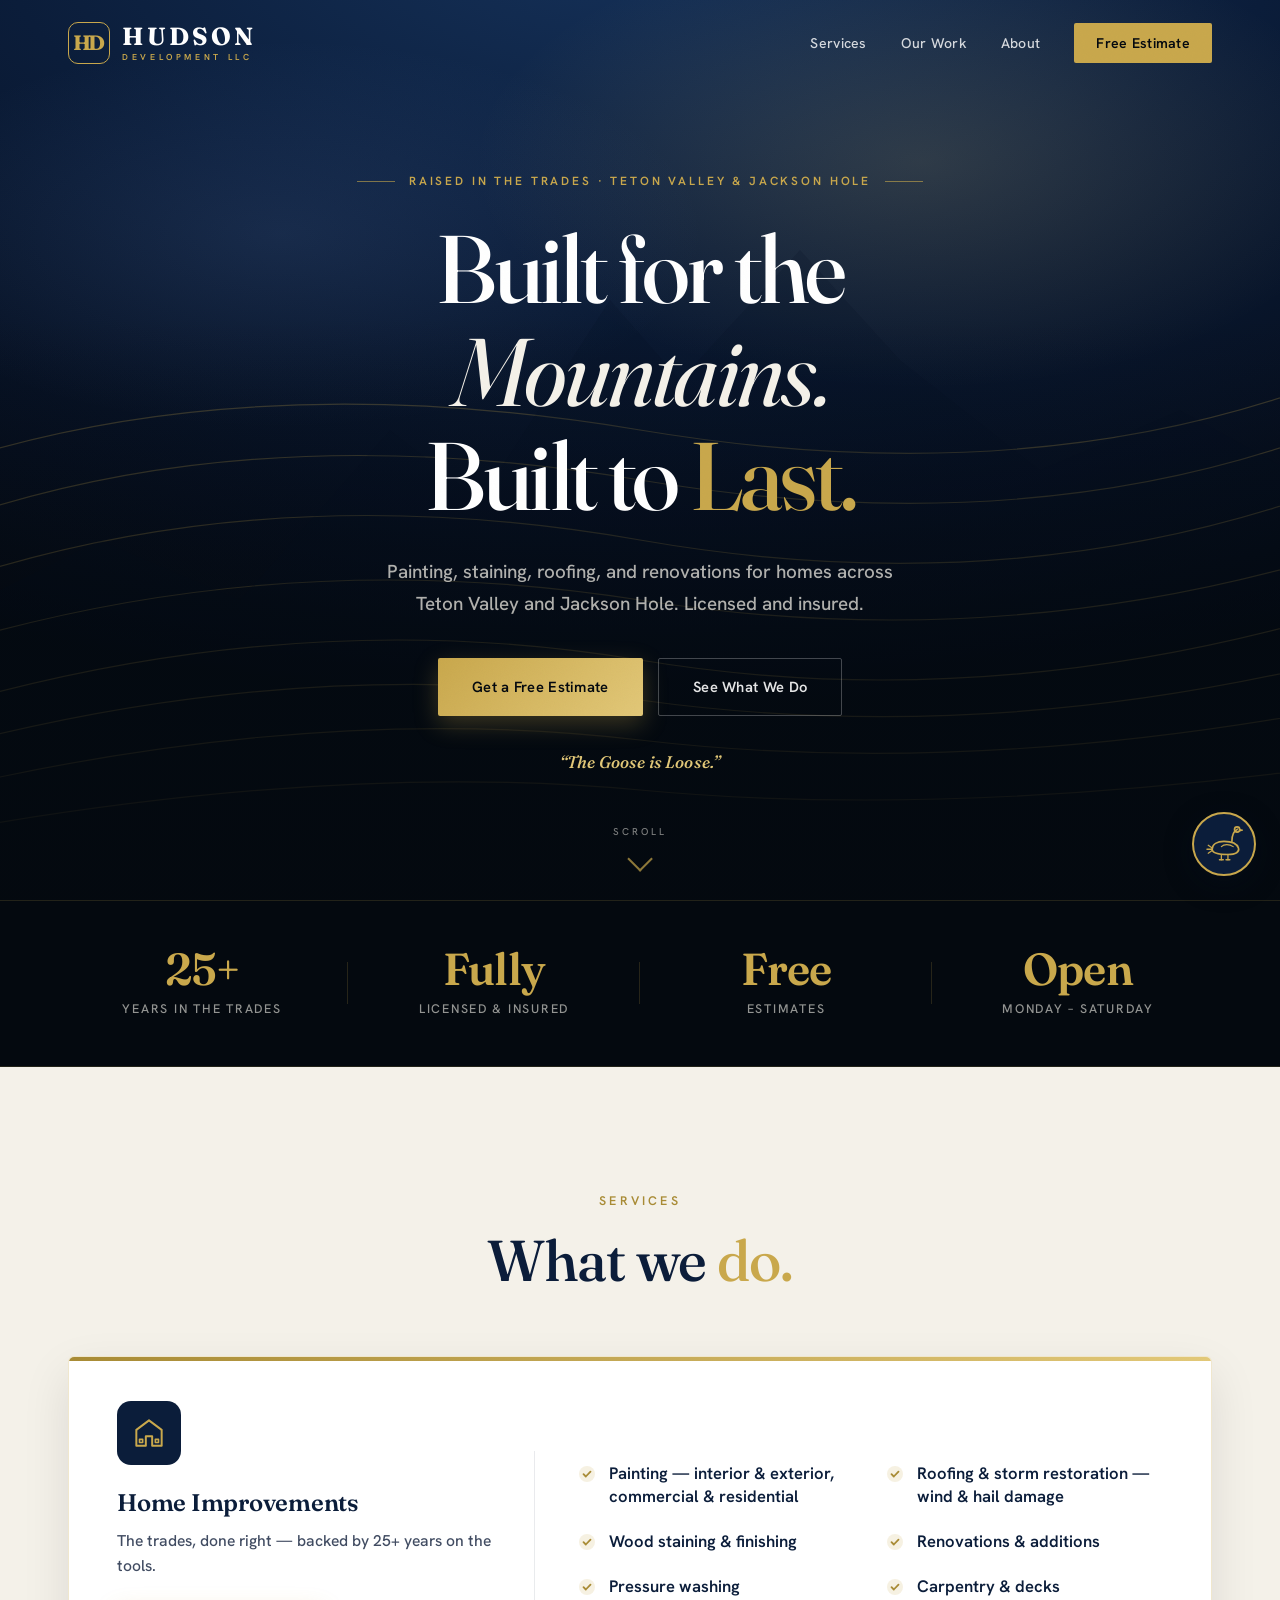
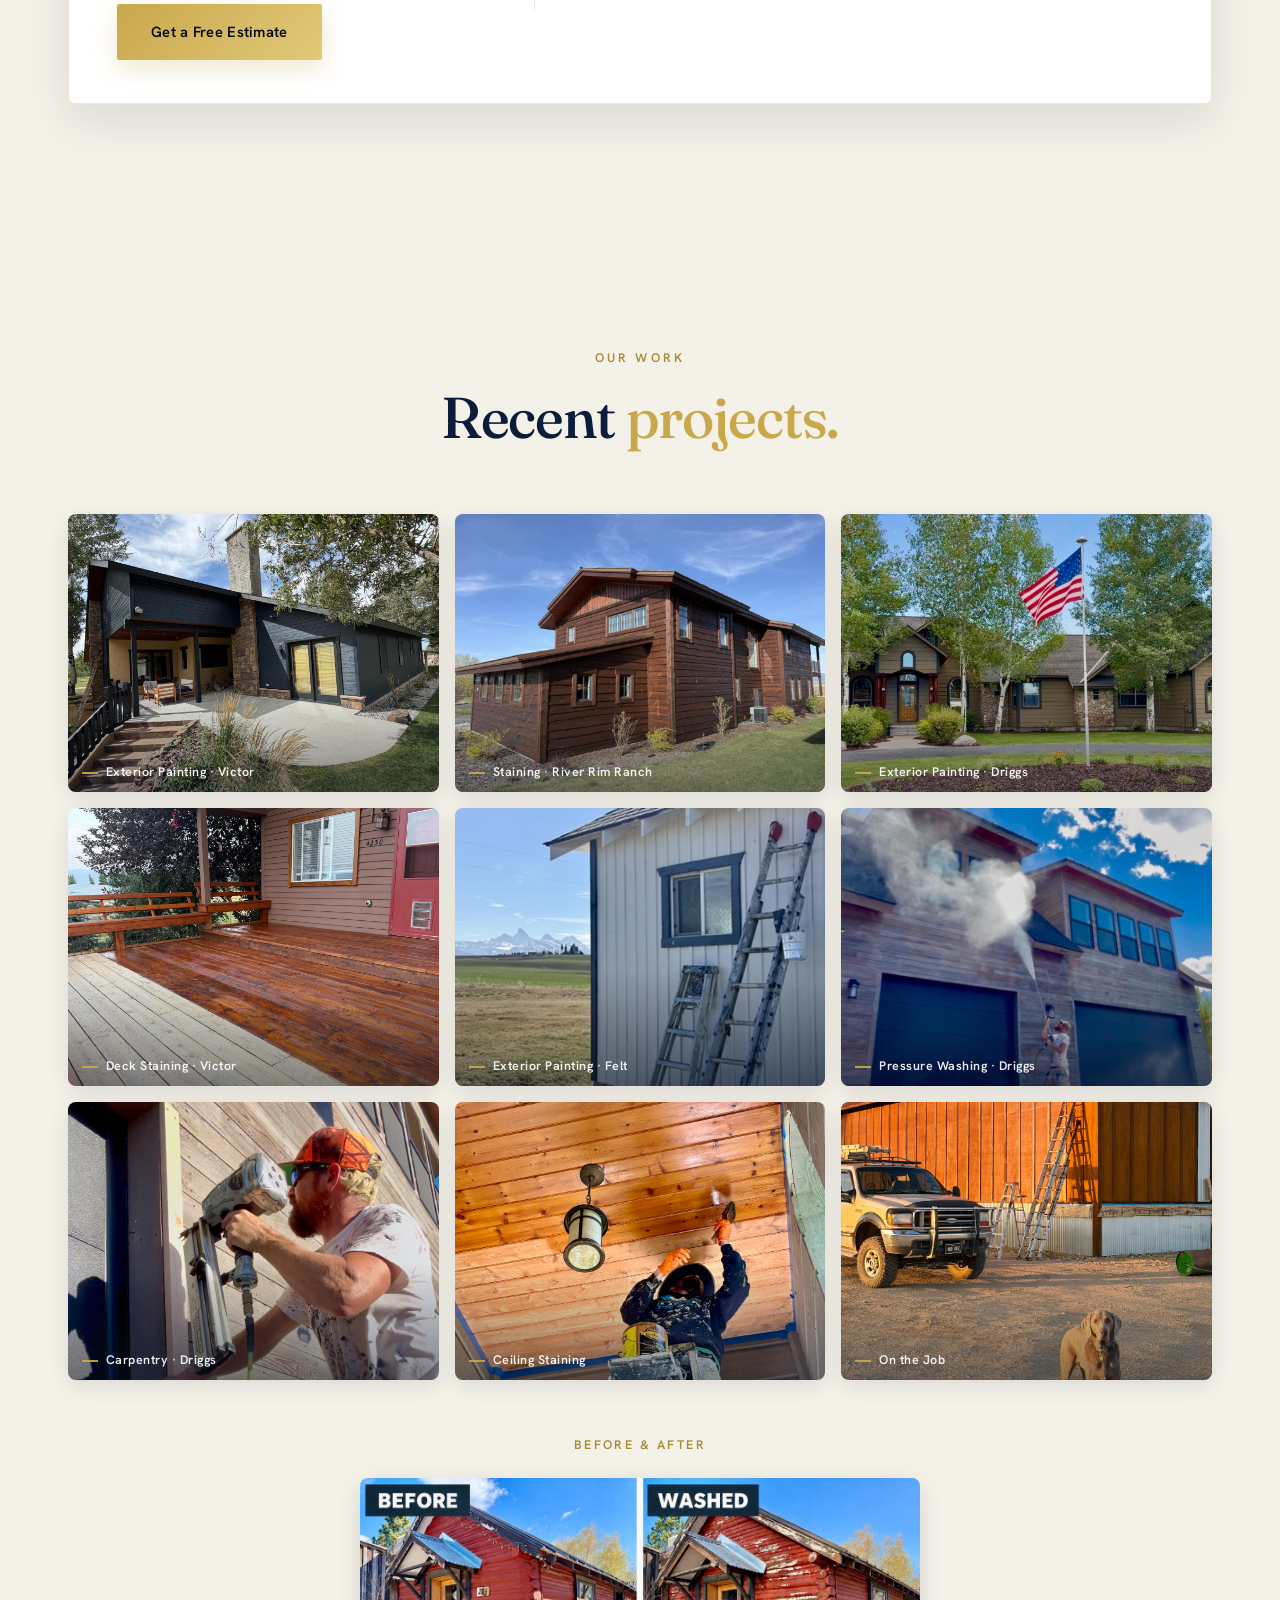
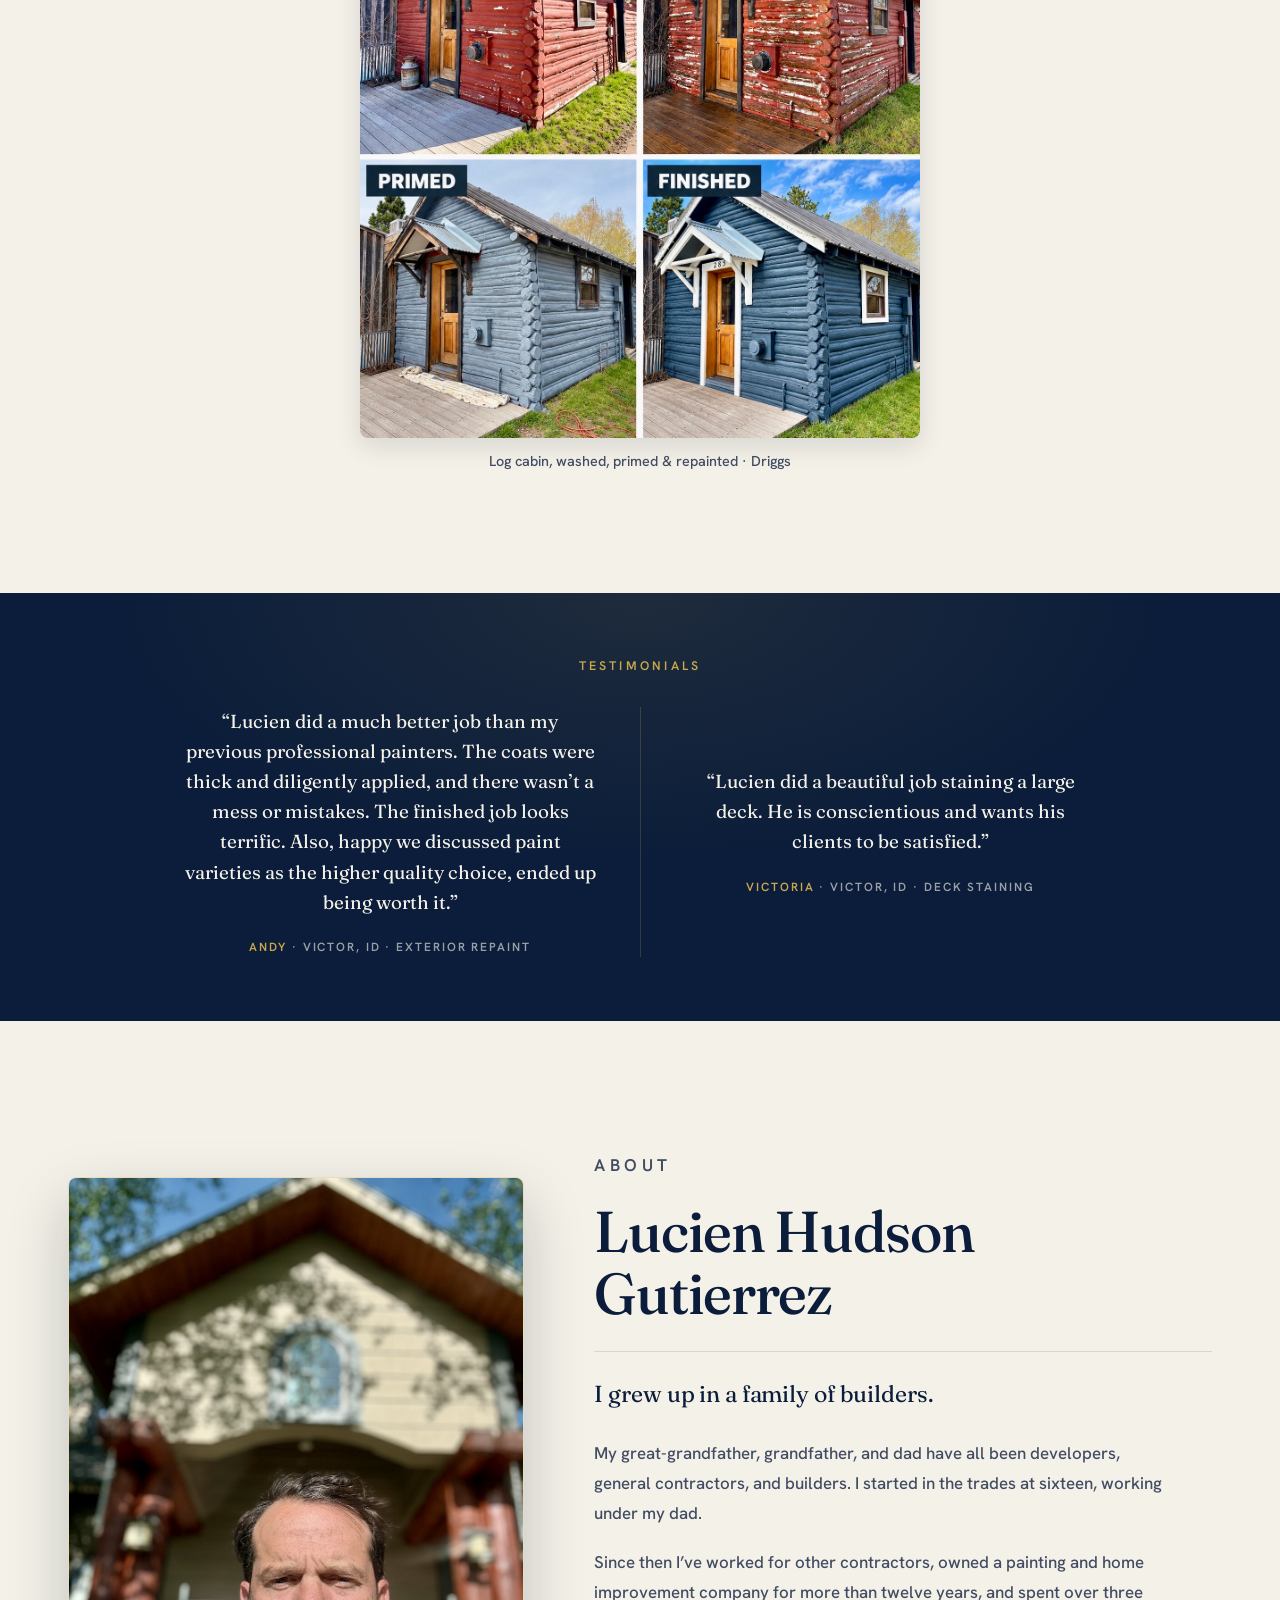
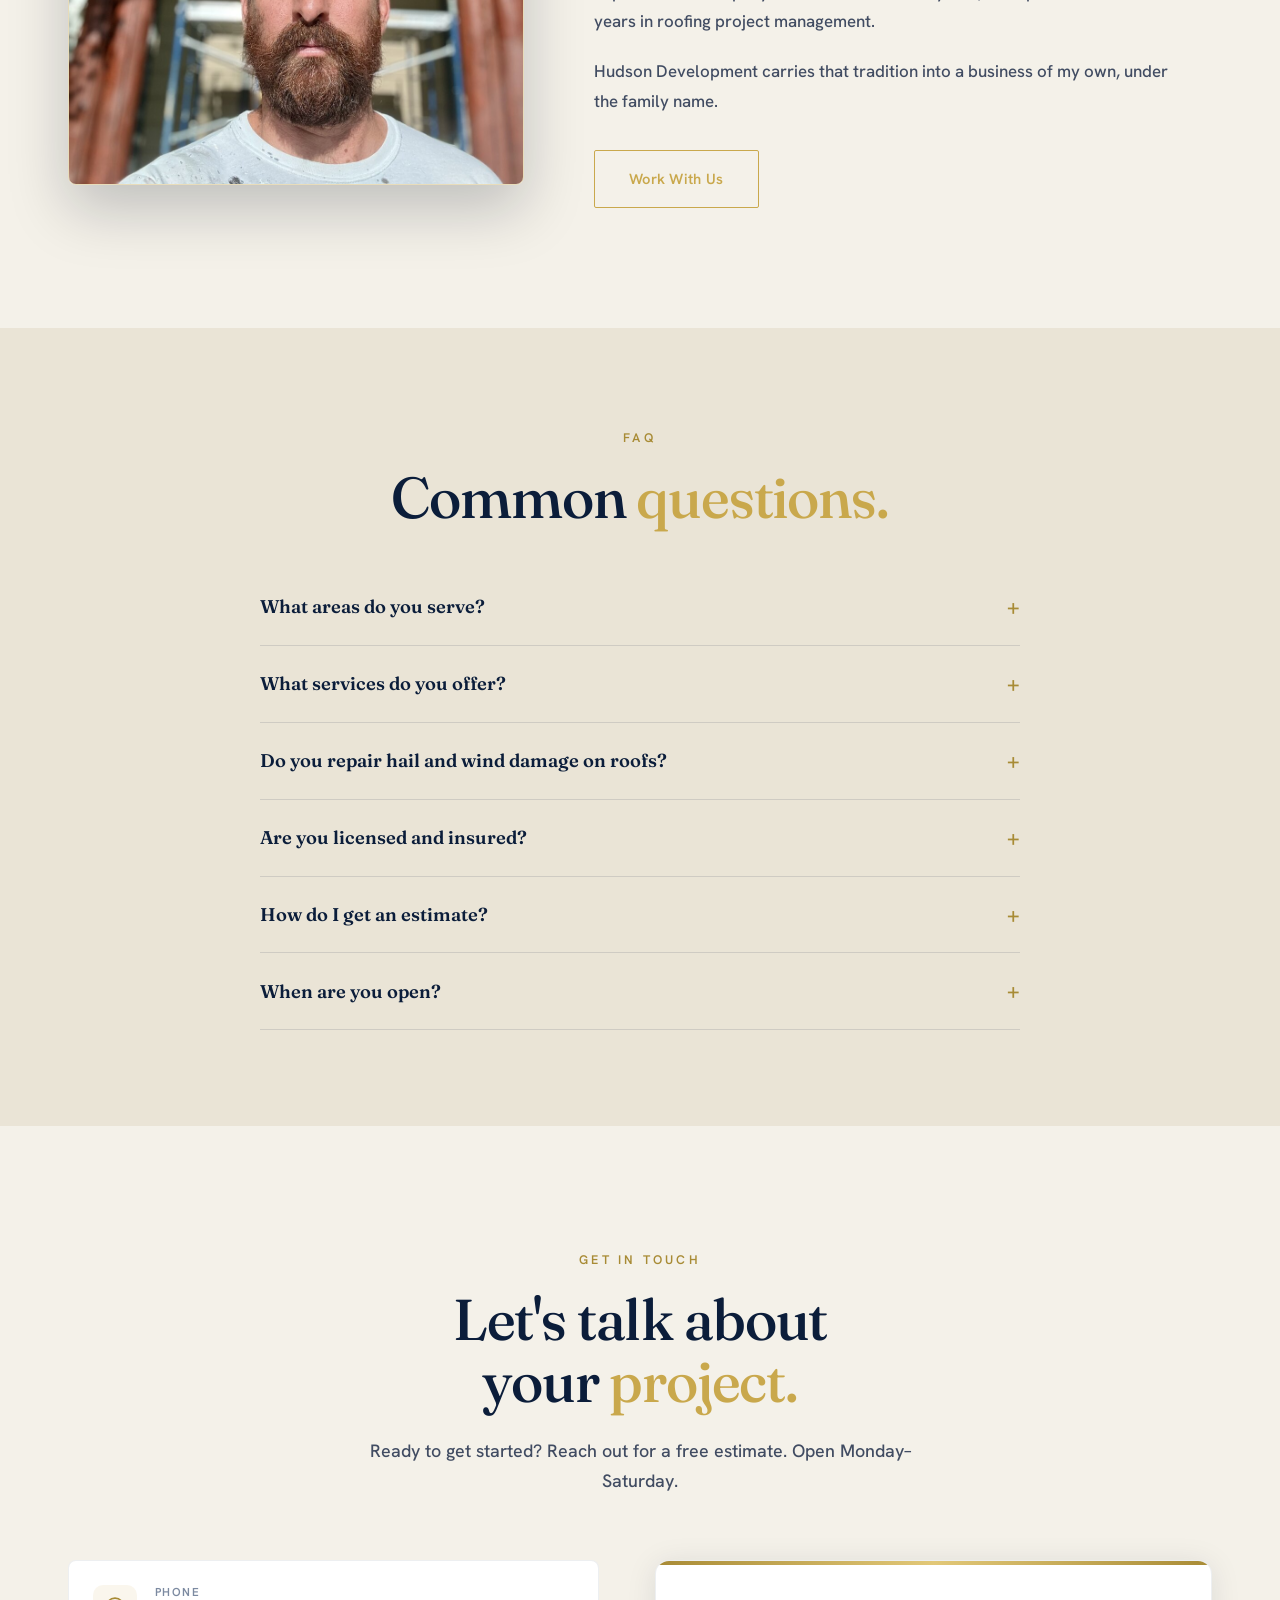
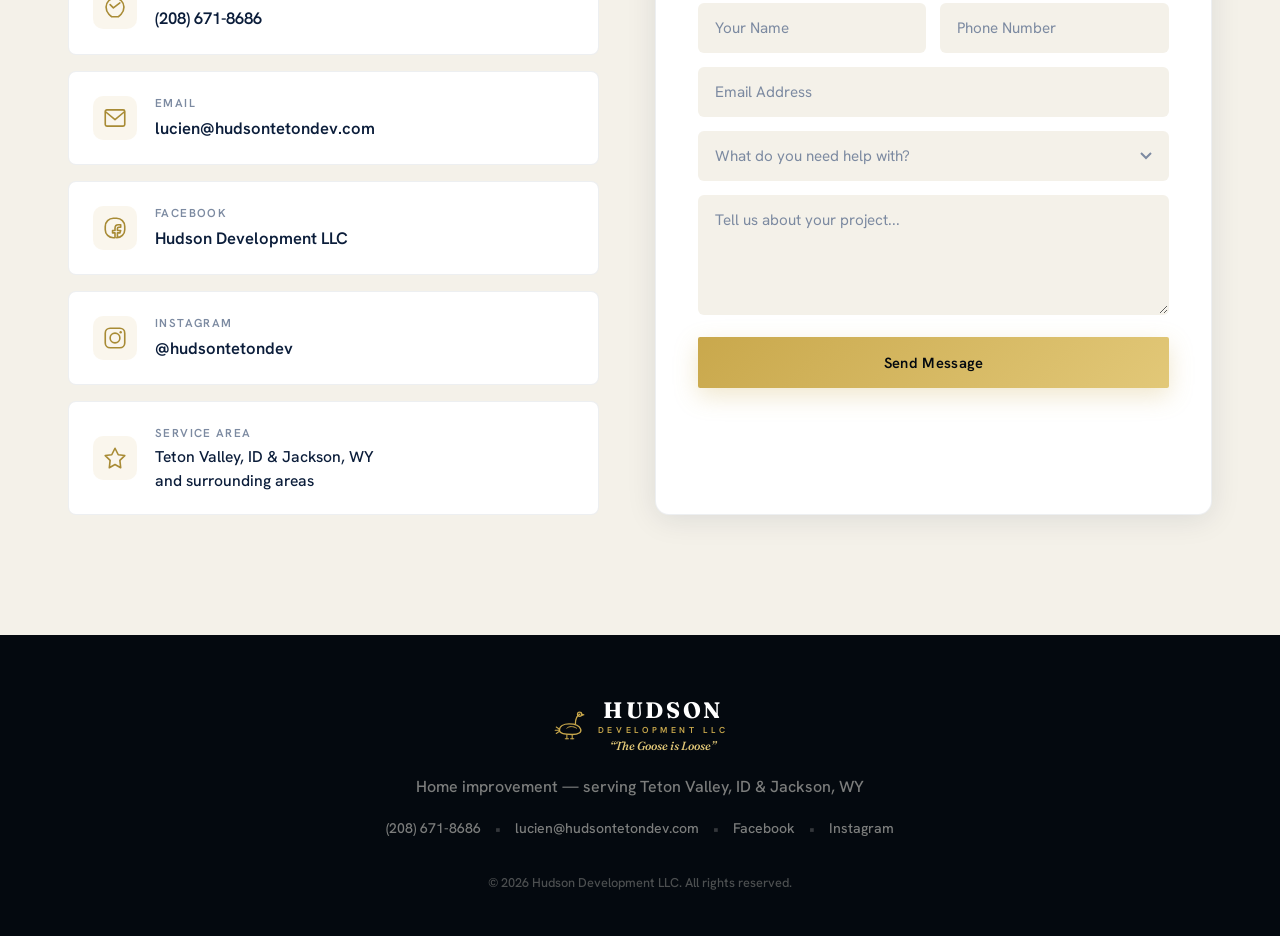
==== commit 2cdf4c84: "Add FAQ section with FAQPage data; IndexNow key for Bing Co-Authored-By: Claude Opus 5.5 (1M context" ====
--- a/index.html
+++ b/index.html
@@ -17,7 +17,7 @@
 
   <!-- Geo tags for local SEO -->
   <meta name="geo.region" content="US-ID">
-  <meta name="geo.placename" content="Teton Valley">
+  <meta name="geo.placename" content="Victor, Idaho">
   <meta name="ICBM" content="43.7230, -111.1113">
 
   <!-- Open Graph -->
@@ -66,7 +66,9 @@
   },
   "address": {
     "@type": "PostalAddress",
+    "addressLocality": "Victor",
     "addressRegion": "ID",
+    "postalCode": "83455",
     "addressCountry": "US"
   },
   "areaServed": [
@@ -148,15 +150,71 @@
     ]
   },
   "sameAs": [
-    "https://www.facebook.com/profile.php?id=61572079917538",
+    "https://www.facebook.com/hudsontetondev",
     "https://www.instagram.com/hudsontetondev"
+  ]
+}
+  </script>
+  <script type="application/ld+json">
+{
+  "@context": "https://schema.org",
+  "@type": "FAQPage",
+  "mainEntity": [
+    {
+      "@type": "Question",
+      "name": "What areas do you serve?",
+      "acceptedAnswer": {
+        "@type": "Answer",
+        "text": "Teton Valley, Idaho, including Victor, Driggs, Tetonia, and Felt, plus Jackson Hole, Wyoming. We’re based in Victor."
+      }
+    },
+    {
+      "@type": "Question",
+      "name": "What services do you offer?",
+      "acceptedAnswer": {
+        "@type": "Answer",
+        "text": "Interior and exterior painting for homes and commercial buildings, wood staining and finishing, roofing and storm restoration for wind and hail damage, renovations and additions, carpentry and decks, and pressure washing."
+      }
+    },
+    {
+      "@type": "Question",
+      "name": "Do you repair hail and wind damage on roofs?",
+      "acceptedAnswer": {
+        "@type": "Answer",
+        "text": "Yes. We handle roof replacements and storm restoration for wind and hail damage across Teton Valley and Jackson Hole."
+      }
+    },
+    {
+      "@type": "Question",
+      "name": "Are you licensed and insured?",
+      "acceptedAnswer": {
+        "@type": "Answer",
+        "text": "Yes. Hudson Development is licensed and insured."
+      }
+    },
+    {
+      "@type": "Question",
+      "name": "How do I get an estimate?",
+      "acceptedAnswer": {
+        "@type": "Answer",
+        "text": "Estimates are free. Call or text (208) 671-8686, email lucien@hudsontetondev.com, or use the form below."
+      }
+    },
+    {
+      "@type": "Question",
+      "name": "When are you open?",
+      "acceptedAnswer": {
+        "@type": "Answer",
+        "text": "Monday through Saturday."
+      }
+    }
   ]
 }
   </script>
   <link rel="preconnect" href="https://fonts.googleapis.com">
   <link rel="preconnect" href="https://fonts.gstatic.com" crossorigin>
   <link href="https://fonts.googleapis.com/css2?family=Fraunces:ital,opsz,wght@0,9..144,400..900;1,9..144,400..700&family=Hanken+Grotesk:wght@400;500;600;700&display=swap" rel="stylesheet">
-  <link rel="stylesheet" href="styles.css?v=20260923b">
+  <link rel="stylesheet" href="styles.css?v=20260923d">
 </head>
 <body>
 
@@ -365,6 +423,43 @@
   </section>
 
 
+  <!-- FAQ -->
+  <section class="faq" id="faq">
+    <div class="container">
+      <div class="section-head reveal">
+        <p class="section-label">FAQ</p>
+        <h2 class="section-title">Common <span class="gold">questions.</span></h2>
+      </div>
+      <div class="faq-list reveal">
+          <details class="faq-item">
+            <summary>What areas do you serve?</summary>
+            <p>Teton Valley, Idaho, including Victor, Driggs, Tetonia, and Felt, plus Jackson Hole, Wyoming. We&rsquo;re based in Victor.</p>
+          </details>
+          <details class="faq-item">
+            <summary>What services do you offer?</summary>
+            <p>Interior and exterior painting for homes and commercial buildings, wood staining and finishing, roofing and storm restoration for wind and hail damage, renovations and additions, carpentry and decks, and pressure washing.</p>
+          </details>
+          <details class="faq-item">
+            <summary>Do you repair hail and wind damage on roofs?</summary>
+            <p>Yes. We handle roof replacements and storm restoration for wind and hail damage across Teton Valley and Jackson Hole.</p>
+          </details>
+          <details class="faq-item">
+            <summary>Are you licensed and insured?</summary>
+            <p>Yes. Hudson Development is licensed and insured.</p>
+          </details>
+          <details class="faq-item">
+            <summary>How do I get an estimate?</summary>
+            <p>Estimates are free. Call or text (208) 671-8686, email lucien@hudsontetondev.com, or use the form below.</p>
+          </details>
+          <details class="faq-item">
+            <summary>When are you open?</summary>
+            <p>Monday through Saturday.</p>
+          </details>
+      </div>
+    </div>
+  </section>
+
+
   <!-- Contact Section -->
   <section class="contact" id="contact">
     <div class="container">
@@ -394,7 +489,7 @@
               <span class="contact-value">lucien@hudsontetondev.com</span>
             </span>
           </a>
-          <a href="https://www.facebook.com/profile.php?id=61572079917538" target="_blank" rel="noopener" class="contact-card">
+          <a href="https://www.facebook.com/hudsontetondev" target="_blank" rel="noopener" class="contact-card">
             <span class="contact-icon">
               <svg viewBox="0 0 32 32" fill="none"><path d="M18 4H14C8.5 4 4 8.5 4 14V18C4 23.5 8.5 28 14 28H16V22H13V19H16V16.5C16 14 17.5 12 20 12H23V15H20.5C19.5 15 19 15.5 19 16.5V19H23L22 22H19V28H18C23.5 28 28 23.5 28 18V14C28 8.5 23.5 4 18 4Z" stroke="currentColor" stroke-width="2" stroke-linejoin="round"/></svg>
             </span>
@@ -485,7 +580,7 @@
         <span class="footer-divider">&bull;</span>
         <a href="mailto:lucien@hudsontetondev.com">lucien@hudsontetondev.com</a>
         <span class="footer-divider">&bull;</span>
-        <a href="https://www.facebook.com/profile.php?id=61572079917538" target="_blank" rel="noopener">Facebook</a>
+        <a href="https://www.facebook.com/hudsontetondev" target="_blank" rel="noopener">Facebook</a>
         <span class="footer-divider">&bull;</span>
         <a href="https://www.instagram.com/hudsontetondev" target="_blank" rel="noopener">Instagram</a>
       </div>
@@ -574,6 +669,6 @@
     </div>
   </div>
 
-  <script src="script.js?v=20260923b"></script>
+  <script src="script.js?v=20260923d"></script>
 </body>
 </html>
--- a/styles.css
+++ b/styles.css
@@ -1178,6 +1178,27 @@
 .testimonial-name { color: var(--gold); }
 @media (max-width: 600px) { .testimonial { padding: 52px 0; } }
 
+/* FAQ */
+.faq { padding: 96px 0; background: var(--bone-deep); }
+.faq .section-head { margin-bottom: 40px; }
+.faq-list { max-width: 760px; margin: 0 auto; }
+.faq-item { border-bottom: 1px solid rgba(11,29,58,0.12); }
+.faq-item summary {
+  list-style: none; cursor: pointer;
+  display: flex; justify-content: space-between; align-items: center; gap: 20px;
+  padding: 20px 0;
+  font-family: var(--display); font-size: 1.15rem; font-weight: 600; color: var(--navy);
+}
+.faq-item summary::-webkit-details-marker { display: none; }
+.faq-item summary::after {
+  content: '+'; flex-shrink: 0;
+  font-family: var(--body); font-size: 1.4rem; font-weight: 500; color: var(--gold-dark);
+  transition: transform 0.3s var(--ease);
+}
+.faq-item[open] summary::after { transform: rotate(45deg); }
+.faq-item p { padding: 0 0 20px; font-size: 1rem; line-height: 1.7; color: var(--gray-deep); max-width: 62ch; }
+@media (max-width: 600px) { .faq { padding: 72px 0; } .faq-item summary { font-size: 1.05rem; } }
+
 /* Story portrait */
 .story-portrait { margin-top: 36px; max-width: 100%; position: relative; }
 .portrait-badge {
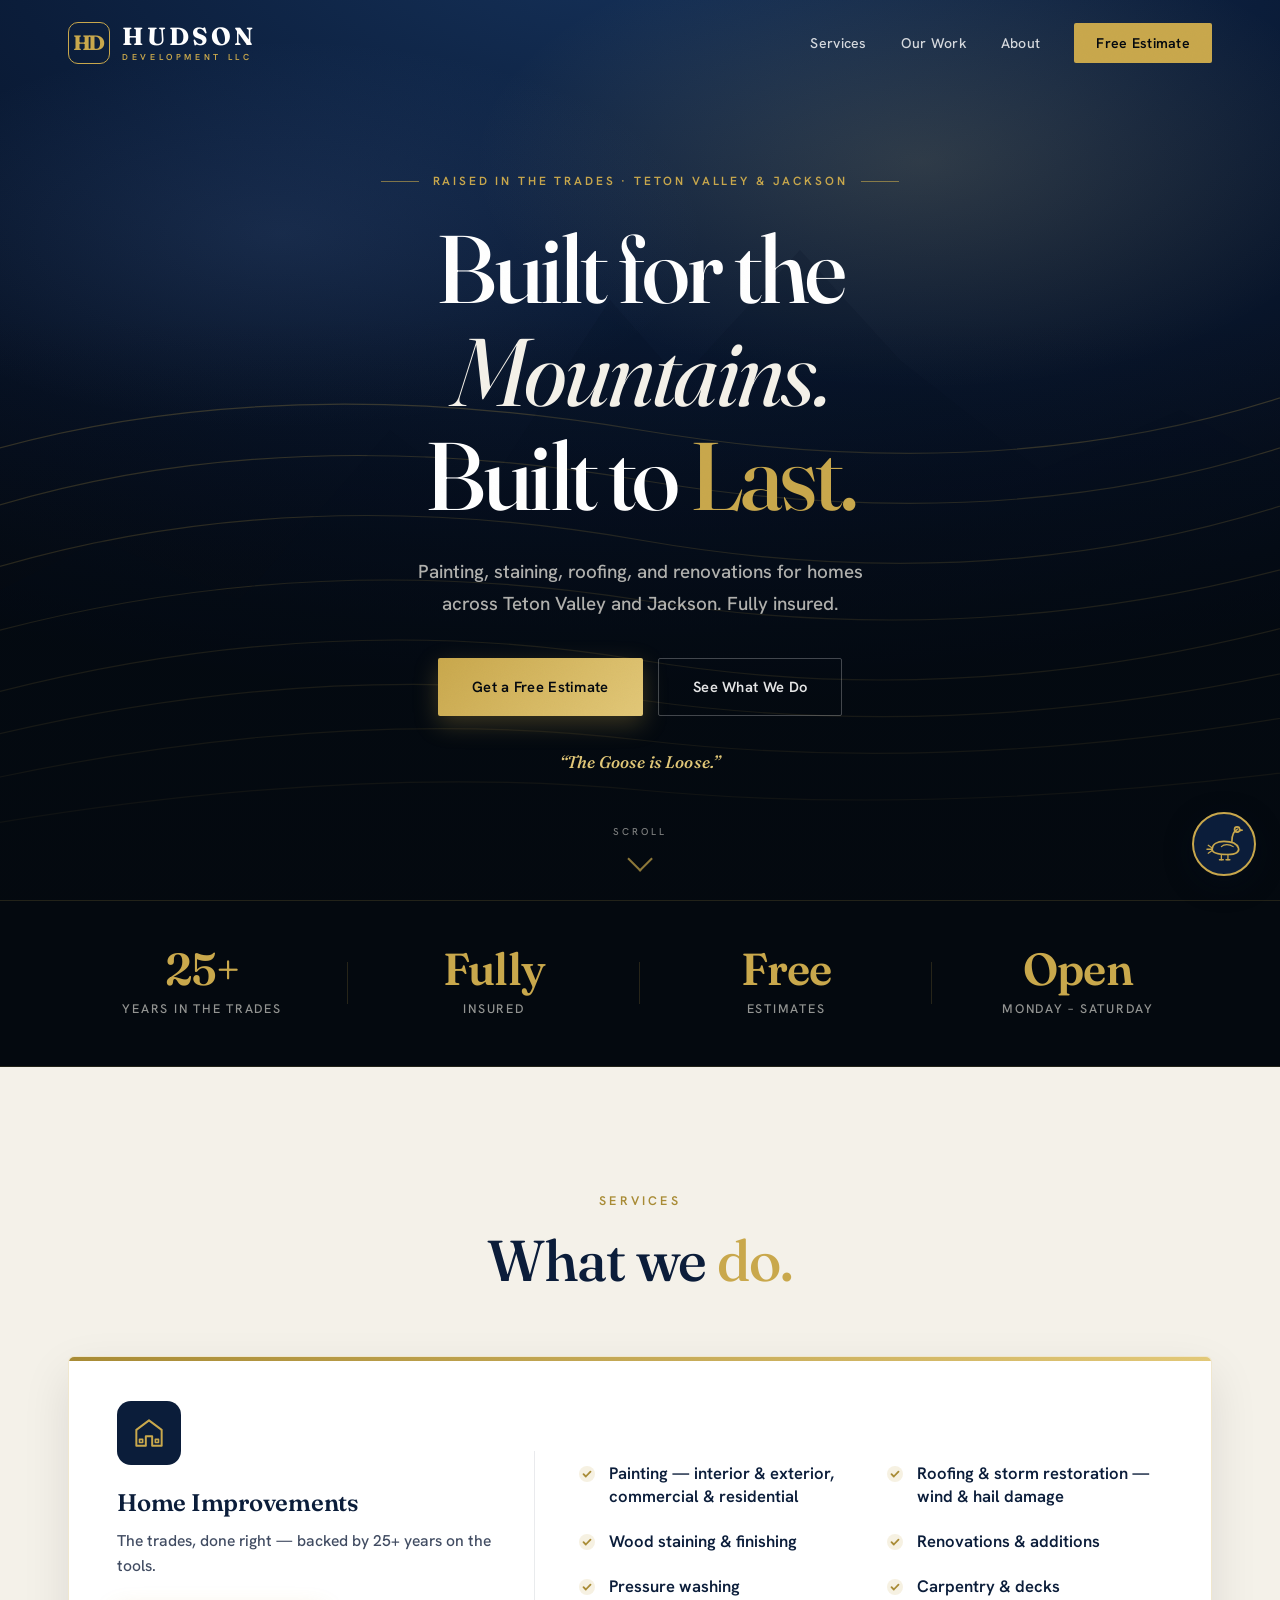
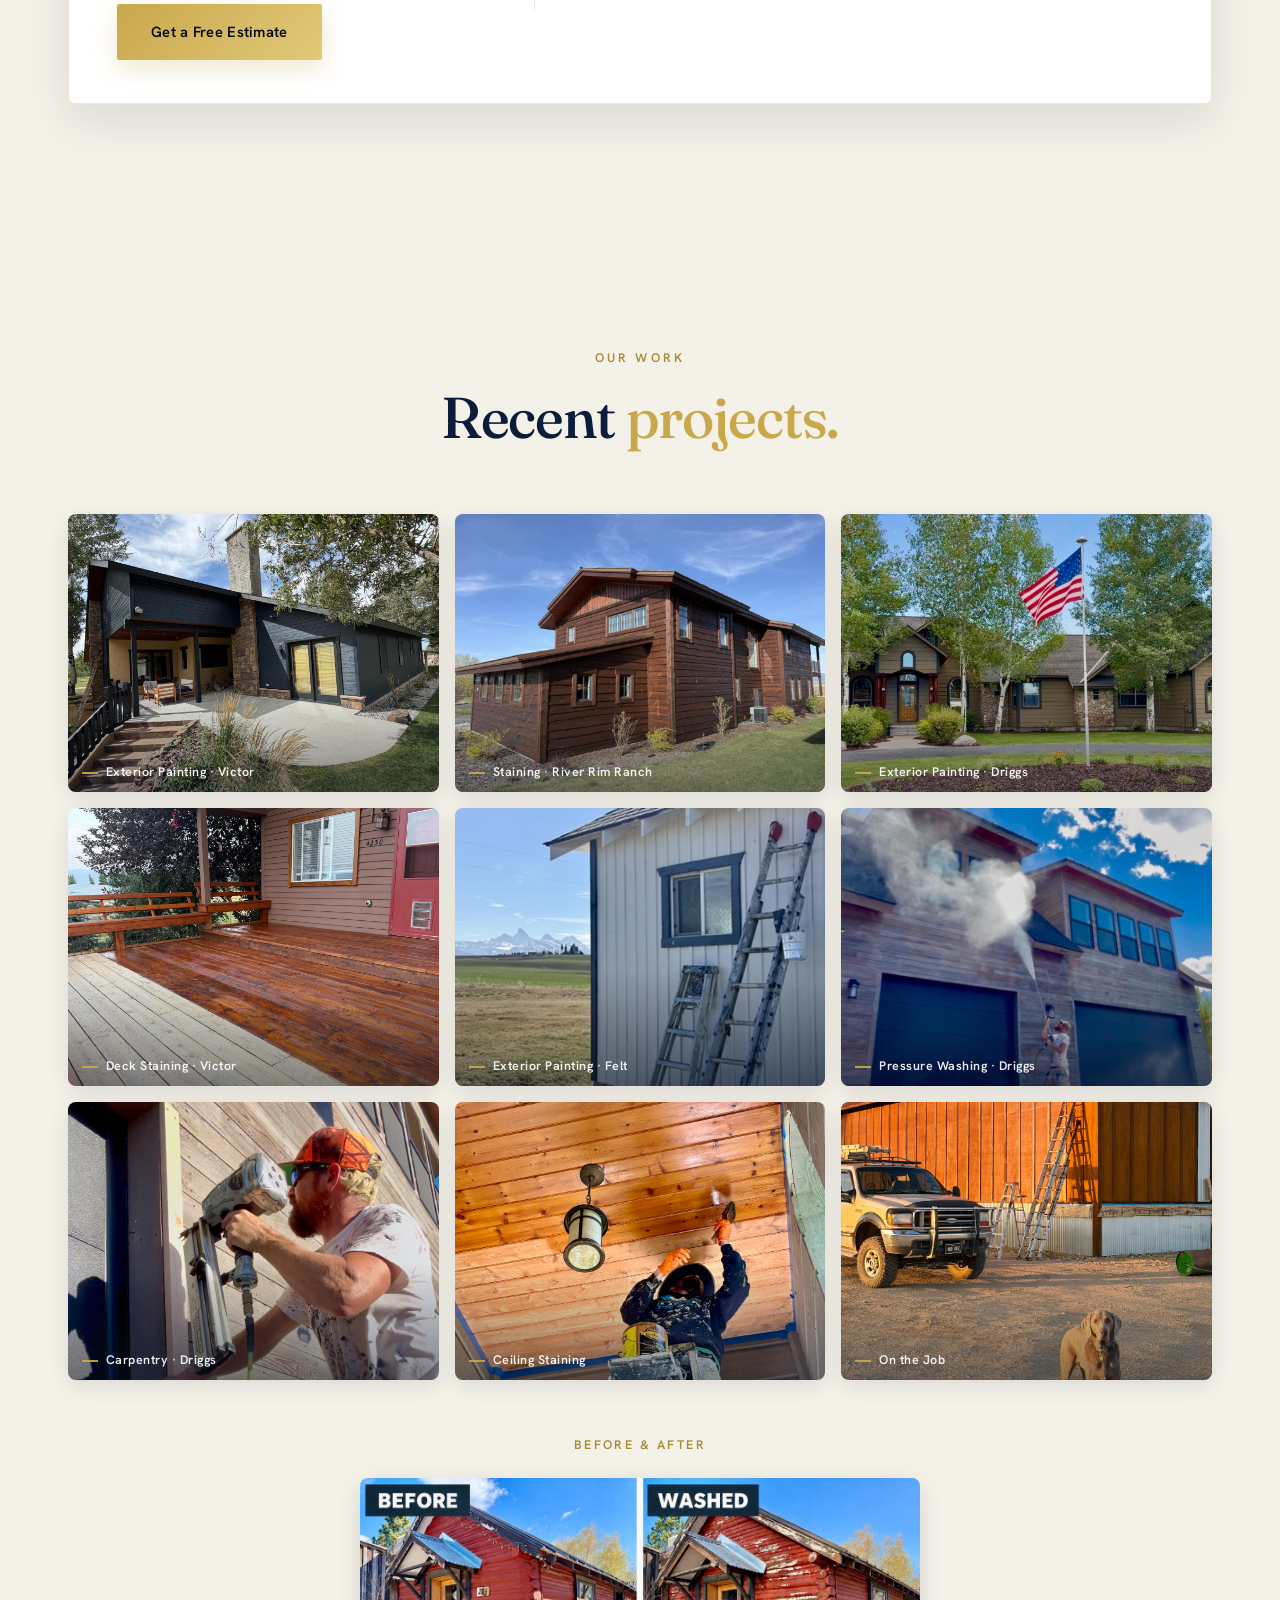
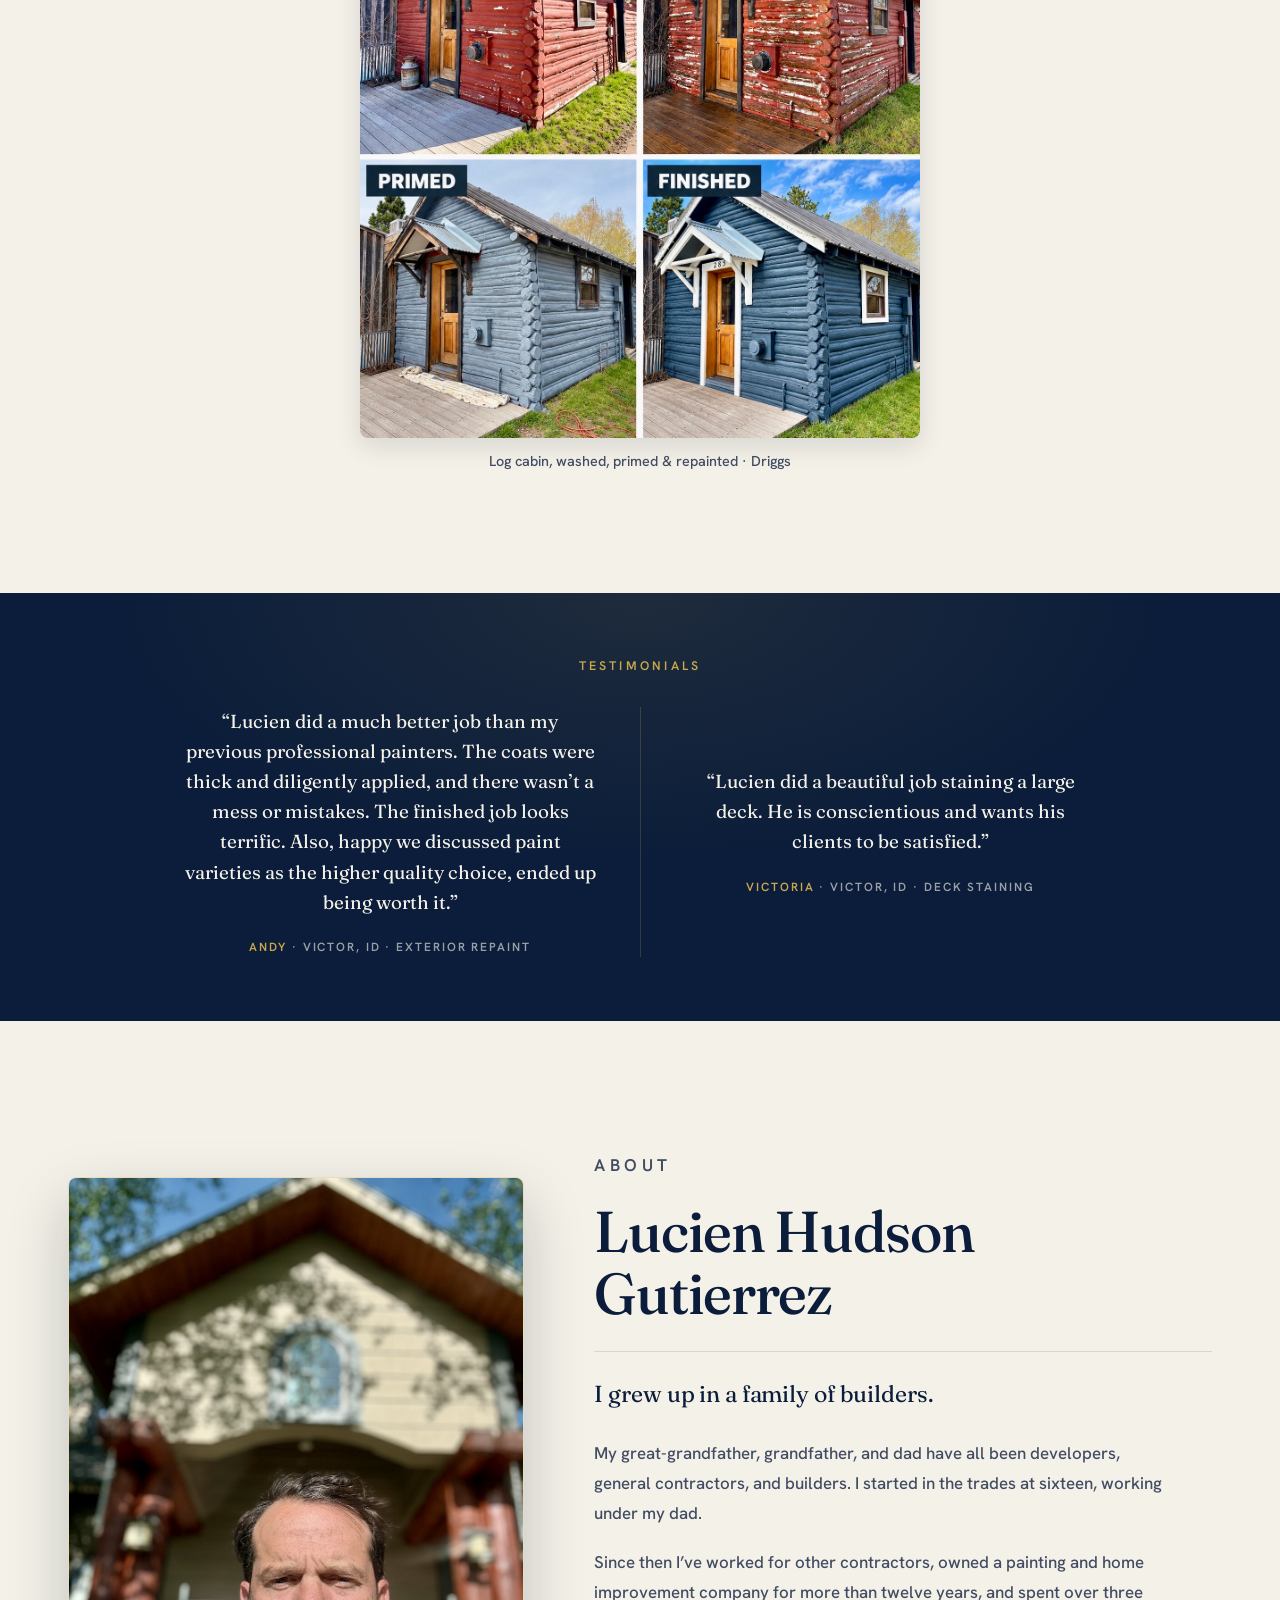
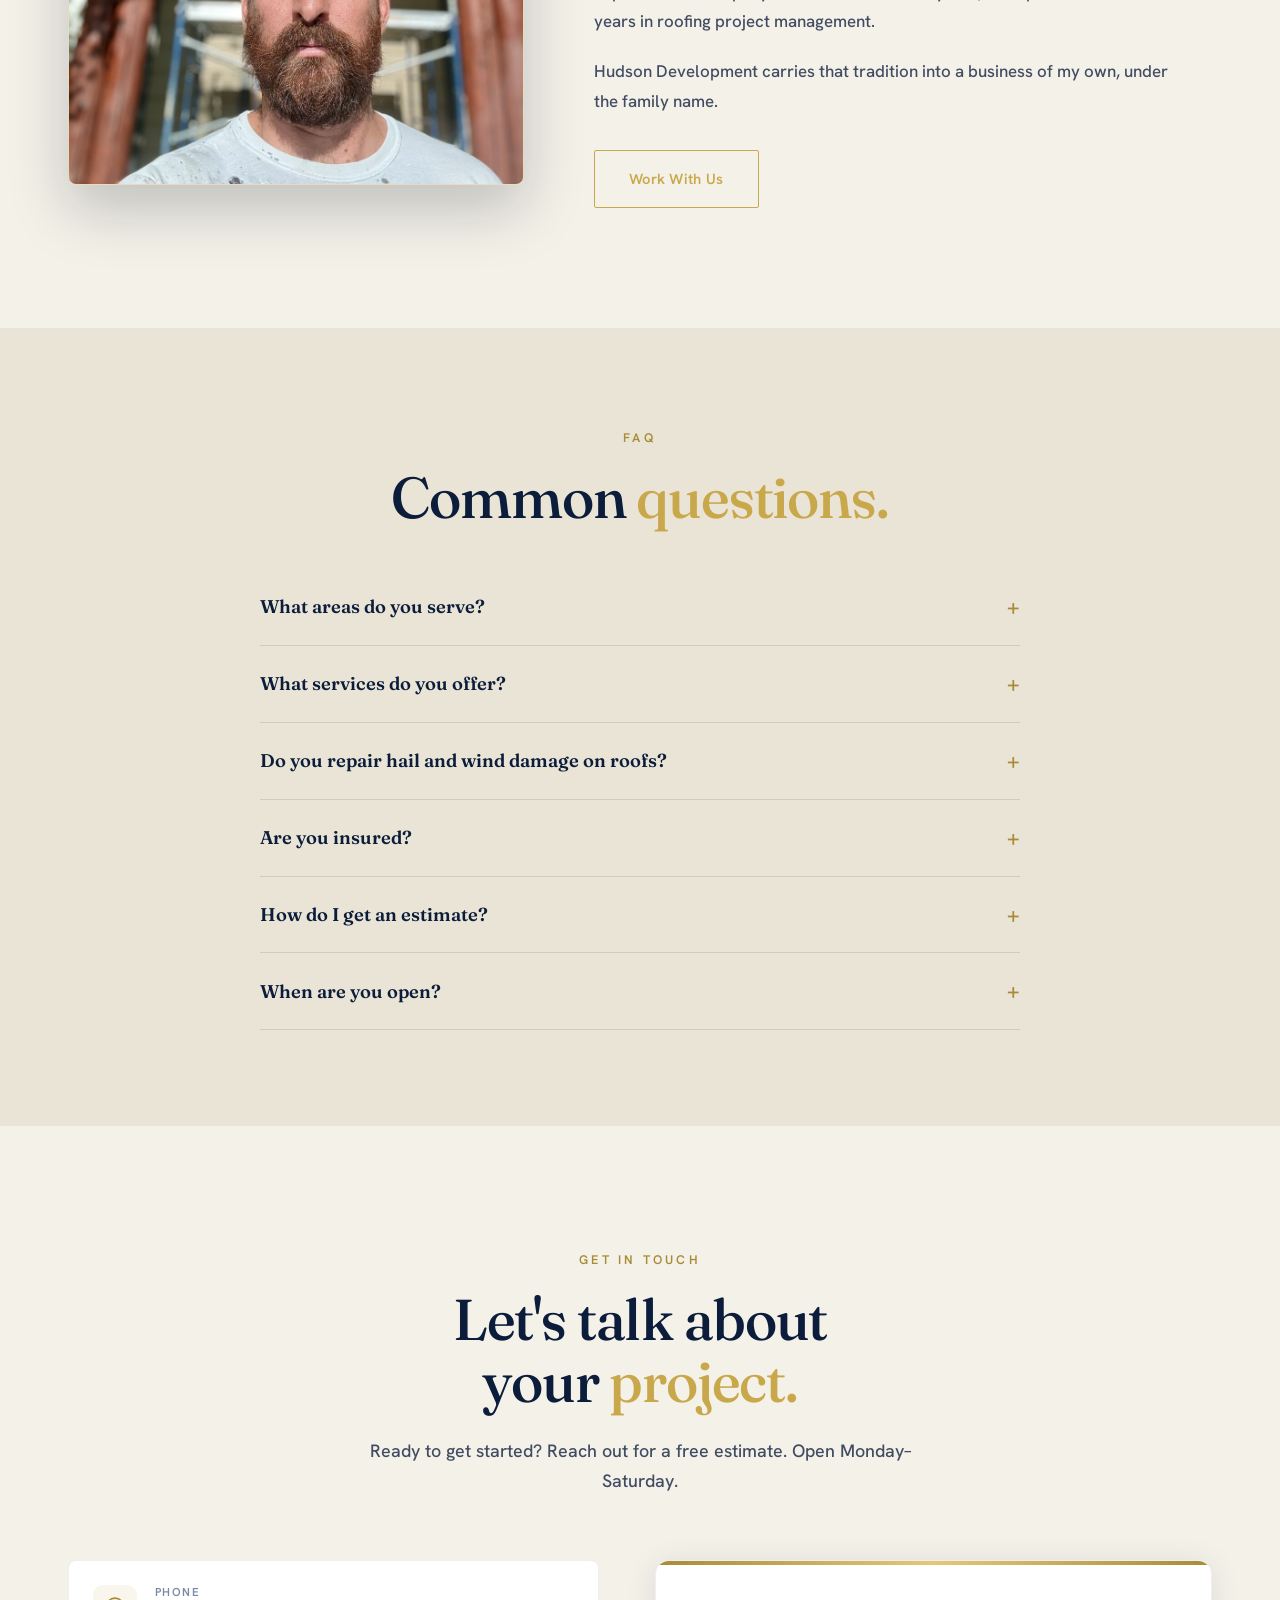
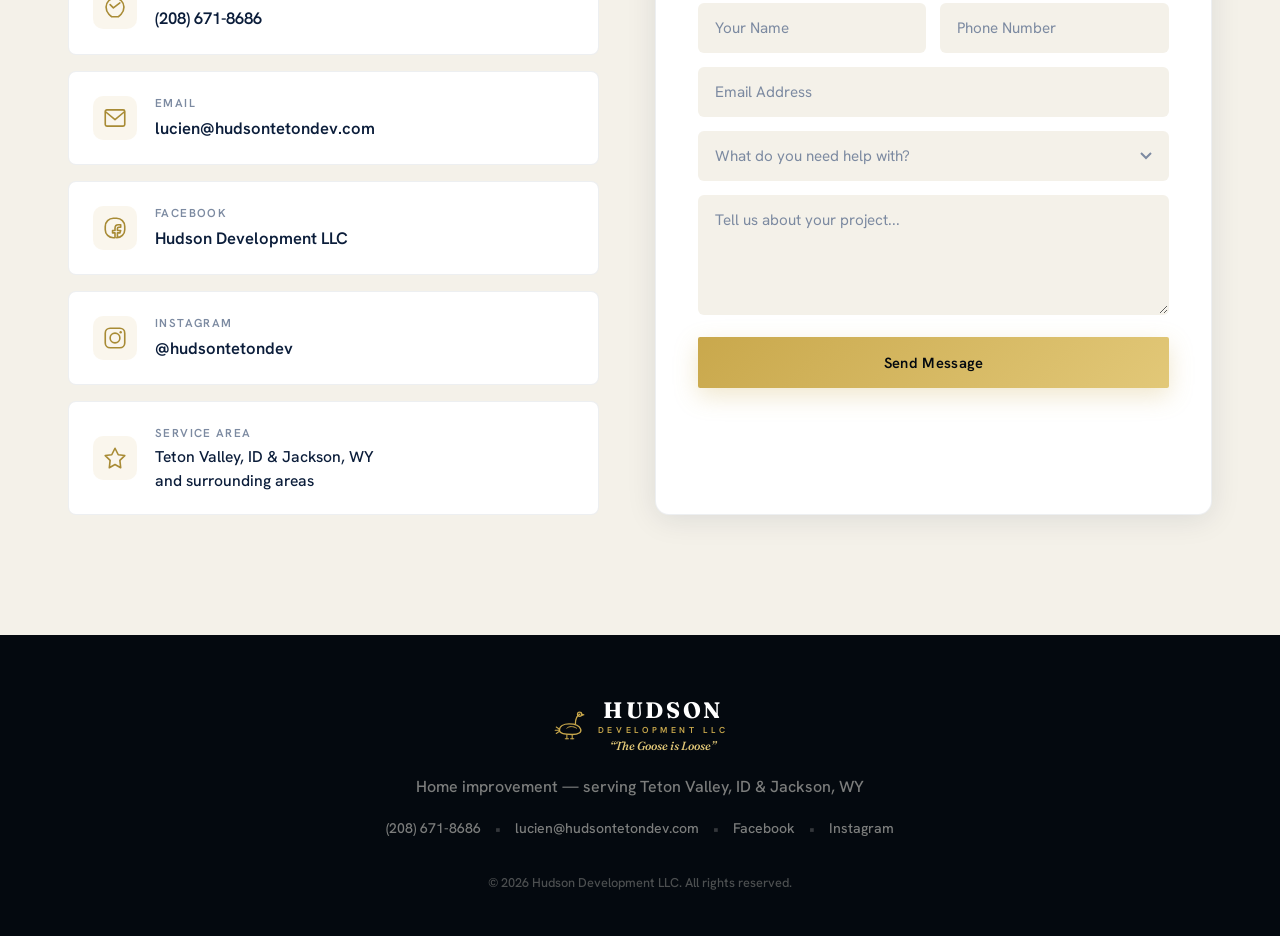
==== commit 89be4c0d: "Serve Jackson and Wilson, WY and Felt, ID; drop licensed claim (no license required) Co-Authored-By:" ====
--- a/index.html
+++ b/index.html
@@ -6,8 +6,8 @@
   <!-- Progressive enhancement: hide-on-scroll reveals only when JS is active. ?still freezes them for screenshots. -->
   <script>(function(){var d=document.documentElement;d.classList.add('js');if(location.search.indexOf('still')>-1)d.classList.add('still');})();</script>
   <title>Painter &amp; Home Improvement Contractor in Teton Valley, ID | Hudson Development</title>
-  <meta name="description" content="Interior and exterior painting, wood staining, roofing and storm restoration, renovations, and carpentry in Driggs, Victor, Tetonia, and Jackson Hole. 25+ years in the trades. Licensed, insured, free estimates.">
-  <meta name="keywords" content="contractor Teton Valley, Driggs contractor, Victor Idaho contractor, Jackson Wyoming contractor, painting, commercial painting, residential painting, roofing, storm damage roofing, hail damage repair, wind damage, storm restoration, renovations, additions, deck staining, carpentry">
+  <meta name="description" content="Interior and exterior painting, wood staining, roofing and storm restoration, renovations, and carpentry in Victor, Driggs, Tetonia, Felt, Jackson, and Wilson. 25+ years in the trades. Insured, free estimates.">
+  <meta name="keywords" content="contractor Teton Valley, Driggs contractor, Victor Idaho contractor, Jackson Wyoming contractor, Wilson Wyoming contractor, Felt Idaho contractor, painting, commercial painting, residential painting, roofing, storm damage roofing, hail damage repair, wind damage, storm restoration, renovations, additions, deck staining, carpentry">
   <meta name="author" content="Hudson Development LLC">
   <meta name="robots" content="index, follow">
   <link rel="canonical" href="https://hudsontetondev.com/">
@@ -23,22 +23,22 @@
   <!-- Open Graph -->
   <meta property="og:type" content="website">
   <meta property="og:site_name" content="Hudson Development LLC">
-  <meta property="og:title" content="Hudson Development LLC — Teton Valley & Jackson Hole Contractor">
+  <meta property="og:title" content="Hudson Development LLC — Teton Valley, ID & Jackson, WY Contractor">
   <meta property="og:description" content="Painting, roofing, storm and hail damage repair, renovations, additions, and carpentry for Teton Valley, ID and Jackson, WY. 25+ years in the trades. Fully insured.">
   <meta property="og:url" content="https://hudsontetondev.com/">
   <meta property="og:locale" content="en_US">
-  <meta property="og:image" content="https://hudsontetondev.com/images/og-image.jpg?v=4">
-  <meta property="og:image:secure_url" content="https://hudsontetondev.com/images/og-image.jpg?v=4">
+  <meta property="og:image" content="https://hudsontetondev.com/images/og-image.jpg?v=5">
+  <meta property="og:image:secure_url" content="https://hudsontetondev.com/images/og-image.jpg?v=5">
   <meta property="og:image:type" content="image/jpeg">
   <meta property="og:image:width" content="1200">
   <meta property="og:image:height" content="630">
-  <meta property="og:image:alt" content="Hudson Development LLC. Built for the Mountains. Built to Last. Teton Valley and Jackson Hole.">
+  <meta property="og:image:alt" content="Hudson Development LLC. Built for the Mountains. Built to Last. Teton Valley, ID and Jackson, WY.">
 
   <!-- Twitter -->
   <meta name="twitter:card" content="summary_large_image">
-  <meta name="twitter:title" content="Hudson Development LLC — Teton Valley & Jackson Hole">
+  <meta name="twitter:title" content="Hudson Development LLC — Teton Valley, ID & Jackson, WY">
   <meta name="twitter:description" content="Roofing, storm and hail damage repair, painting, renovations, and additions for Teton Valley, ID and Jackson, WY. 25+ years in the trades. Fully insured.">
-  <meta name="twitter:image" content="https://hudsontetondev.com/images/og-image.jpg?v=4">
+  <meta name="twitter:image" content="https://hudsontetondev.com/images/og-image.jpg?v=5">
 
   <!-- JSON-LD structured data -->
   <script type="application/ld+json">
@@ -59,7 +59,7 @@
   "email": "lucien@hudsontetondev.com",
   "priceRange": "$$",
   "slogan": "The Goose is Loose",
-  "description": "Home improvement contractor in Teton Valley, Idaho and Jackson Hole, Wyoming. Interior and exterior painting, wood staining and finishing, roofing and storm restoration for wind and hail damage, renovations and additions, carpentry and decks, and pressure washing. Owner Lucien Hudson Gutierrez has 25+ years in the trades. Licensed and insured. Free estimates.",
+  "description": "Home improvement contractor in Teton Valley, Idaho and Jackson, Wyoming. Interior and exterior painting, wood staining and finishing, roofing and storm restoration for wind and hail damage, renovations and additions, carpentry and decks, and pressure washing. Owner Lucien Hudson Gutierrez has 25+ years in the trades. Insured. Free estimates.",
   "founder": {
     "@type": "Person",
     "name": "Lucien Hudson Gutierrez"
@@ -91,6 +91,10 @@
     {
       "@type": "City",
       "name": "Jackson, WY"
+    },
+    {
+      "@type": "City",
+      "name": "Wilson, WY"
     },
     {
       "@type": "Place",
@@ -165,7 +169,7 @@
       "name": "What areas do you serve?",
       "acceptedAnswer": {
         "@type": "Answer",
-        "text": "Teton Valley, Idaho, including Victor, Driggs, Tetonia, and Felt, plus Jackson Hole, Wyoming. We’re based in Victor."
+        "text": "Victor, Driggs, Tetonia, and Felt in Teton Valley, Idaho, plus Jackson and Wilson, Wyoming. We’re based in Victor."
       }
     },
     {
@@ -181,15 +185,15 @@
       "name": "Do you repair hail and wind damage on roofs?",
       "acceptedAnswer": {
         "@type": "Answer",
-        "text": "Yes. We handle roof replacements and storm restoration for wind and hail damage across Teton Valley and Jackson Hole."
+        "text": "Yes. We handle roof replacements and storm restoration for wind and hail damage across Teton Valley and Jackson."
       }
     },
     {
       "@type": "Question",
-      "name": "Are you licensed and insured?",
+      "name": "Are you insured?",
       "acceptedAnswer": {
         "@type": "Answer",
-        "text": "Yes. Hudson Development is licensed and insured."
+        "text": "Yes. Hudson Development is fully insured."
       }
     },
     {
@@ -214,7 +218,7 @@
   <link rel="preconnect" href="https://fonts.googleapis.com">
   <link rel="preconnect" href="https://fonts.gstatic.com" crossorigin>
   <link href="https://fonts.googleapis.com/css2?family=Fraunces:ital,opsz,wght@0,9..144,400..900;1,9..144,400..700&family=Hanken+Grotesk:wght@400;500;600;700&display=swap" rel="stylesheet">
-  <link rel="stylesheet" href="styles.css?v=20260923d">
+  <link rel="stylesheet" href="styles.css?v=20260923e">
 </head>
 <body>
 
@@ -270,11 +274,11 @@
     <div class="container hero-content">
       <p class="hero-eyebrow reveal-load" data-delay="0">
         <span class="hero-eyebrow-line"></span>
-        RAISED IN THE TRADES · TETON VALLEY &amp; JACKSON HOLE
+        RAISED IN THE TRADES · TETON VALLEY &amp; JACKSON
         <span class="hero-eyebrow-line"></span>
       </p>
       <h1 class="hero-title reveal-load" data-delay="1">Built for the<br><em>Mountains.</em><br>Built to <span class="gold">Last.</span></h1>
-      <p class="hero-subtitle reveal-load" data-delay="2">Painting, staining, roofing, and renovations for homes across Teton Valley and Jackson Hole. Licensed and insured.</p>
+      <p class="hero-subtitle reveal-load" data-delay="2">Painting, staining, roofing, and renovations for homes across Teton Valley and Jackson. Fully insured.</p>
       <div class="hero-actions reveal-load" data-delay="3">
         <a href="#contact" class="btn btn-primary magnetic">Get a Free Estimate</a>
         <a href="#services" class="btn btn-ghost">See What We Do</a>
@@ -297,7 +301,7 @@
       </div>
       <div class="trust-stat reveal">
         <span class="trust-num">Fully</span>
-        <span class="trust-label">Licensed &amp; Insured</span>
+        <span class="trust-label">Insured</span>
       </div>
       <div class="trust-stat reveal">
         <span class="trust-num">Free</span>
@@ -433,7 +437,7 @@
       <div class="faq-list reveal">
           <details class="faq-item">
             <summary>What areas do you serve?</summary>
-            <p>Teton Valley, Idaho, including Victor, Driggs, Tetonia, and Felt, plus Jackson Hole, Wyoming. We&rsquo;re based in Victor.</p>
+            <p>Victor, Driggs, Tetonia, and Felt in Teton Valley, Idaho, plus Jackson and Wilson, Wyoming. We&rsquo;re based in Victor.</p>
           </details>
           <details class="faq-item">
             <summary>What services do you offer?</summary>
@@ -441,11 +445,11 @@
           </details>
           <details class="faq-item">
             <summary>Do you repair hail and wind damage on roofs?</summary>
-            <p>Yes. We handle roof replacements and storm restoration for wind and hail damage across Teton Valley and Jackson Hole.</p>
+            <p>Yes. We handle roof replacements and storm restoration for wind and hail damage across Teton Valley and Jackson.</p>
           </details>
           <details class="faq-item">
-            <summary>Are you licensed and insured?</summary>
-            <p>Yes. Hudson Development is licensed and insured.</p>
+            <summary>Are you insured?</summary>
+            <p>Yes. Hudson Development is fully insured.</p>
           </details>
           <details class="faq-item">
             <summary>How do I get an estimate?</summary>
@@ -669,6 +673,6 @@
     </div>
   </div>
 
-  <script src="script.js?v=20260923d"></script>
+  <script src="script.js?v=20260923e"></script>
 </body>
 </html>
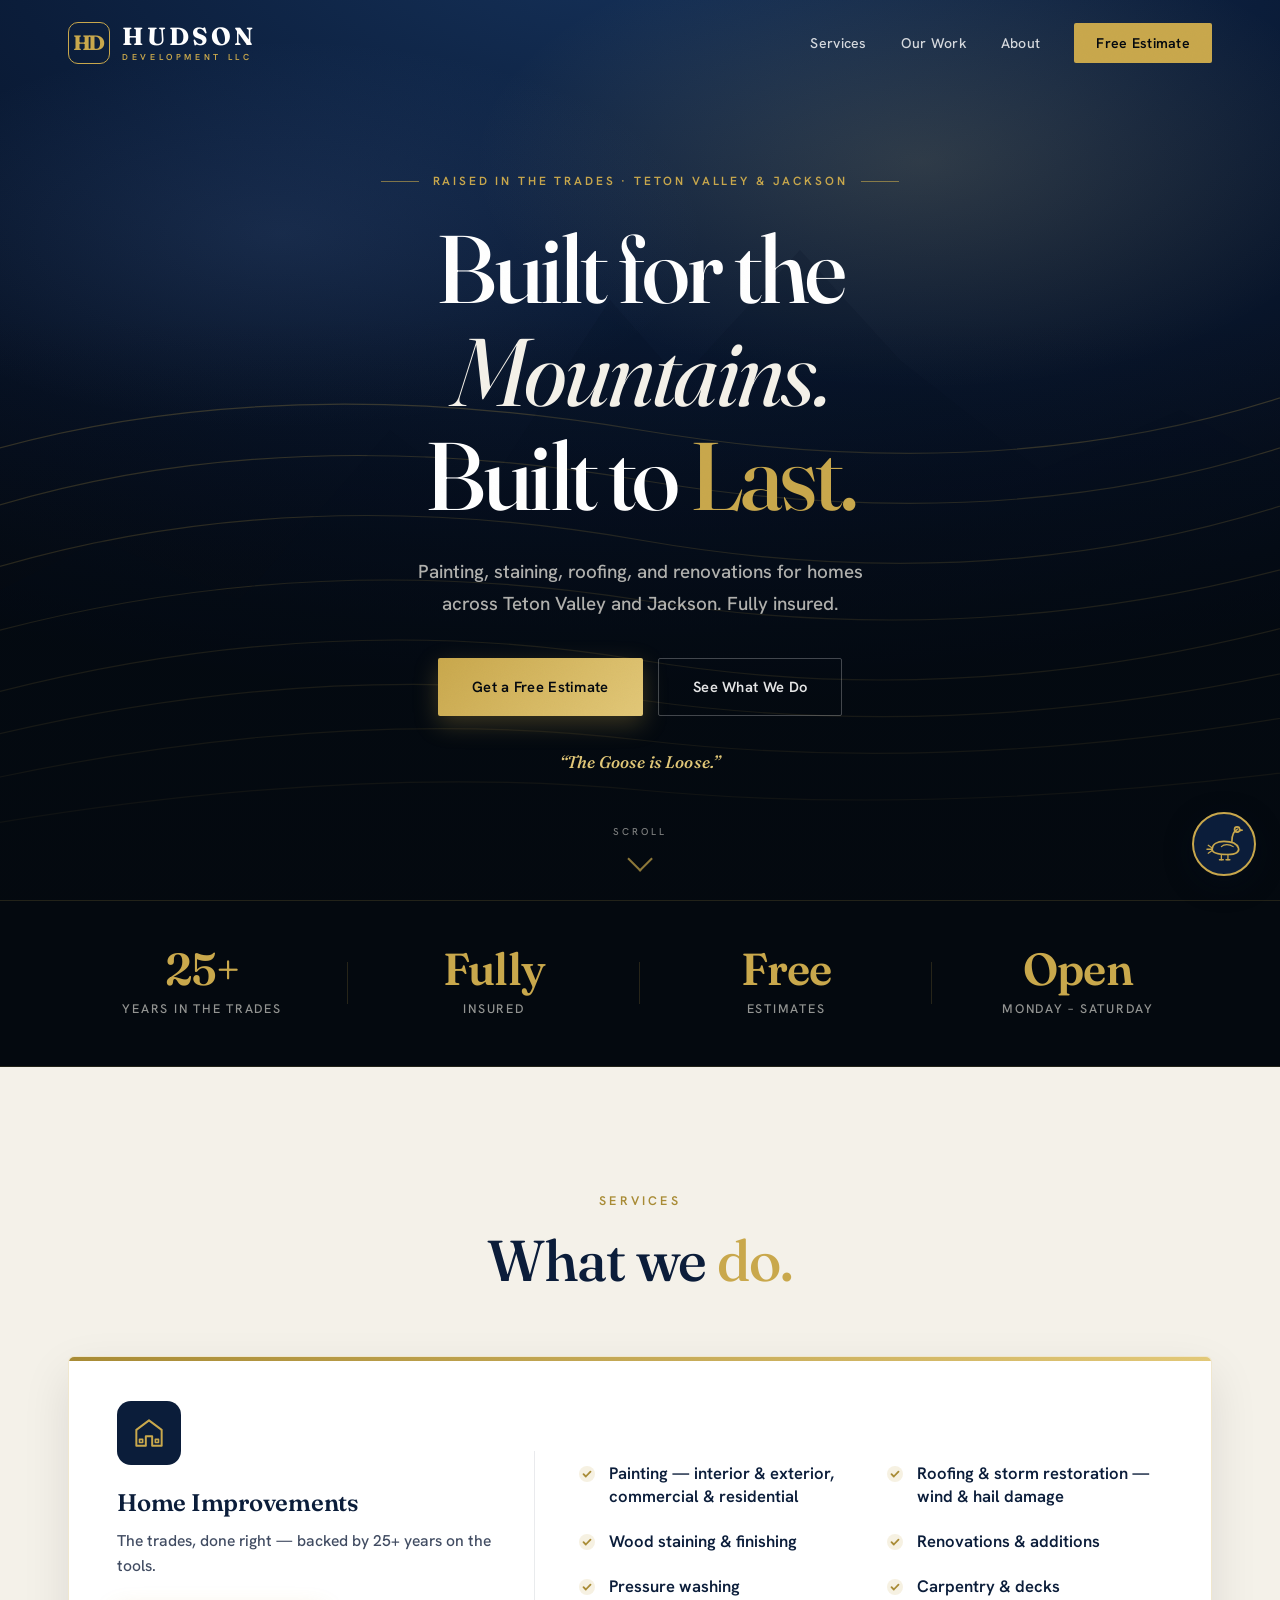
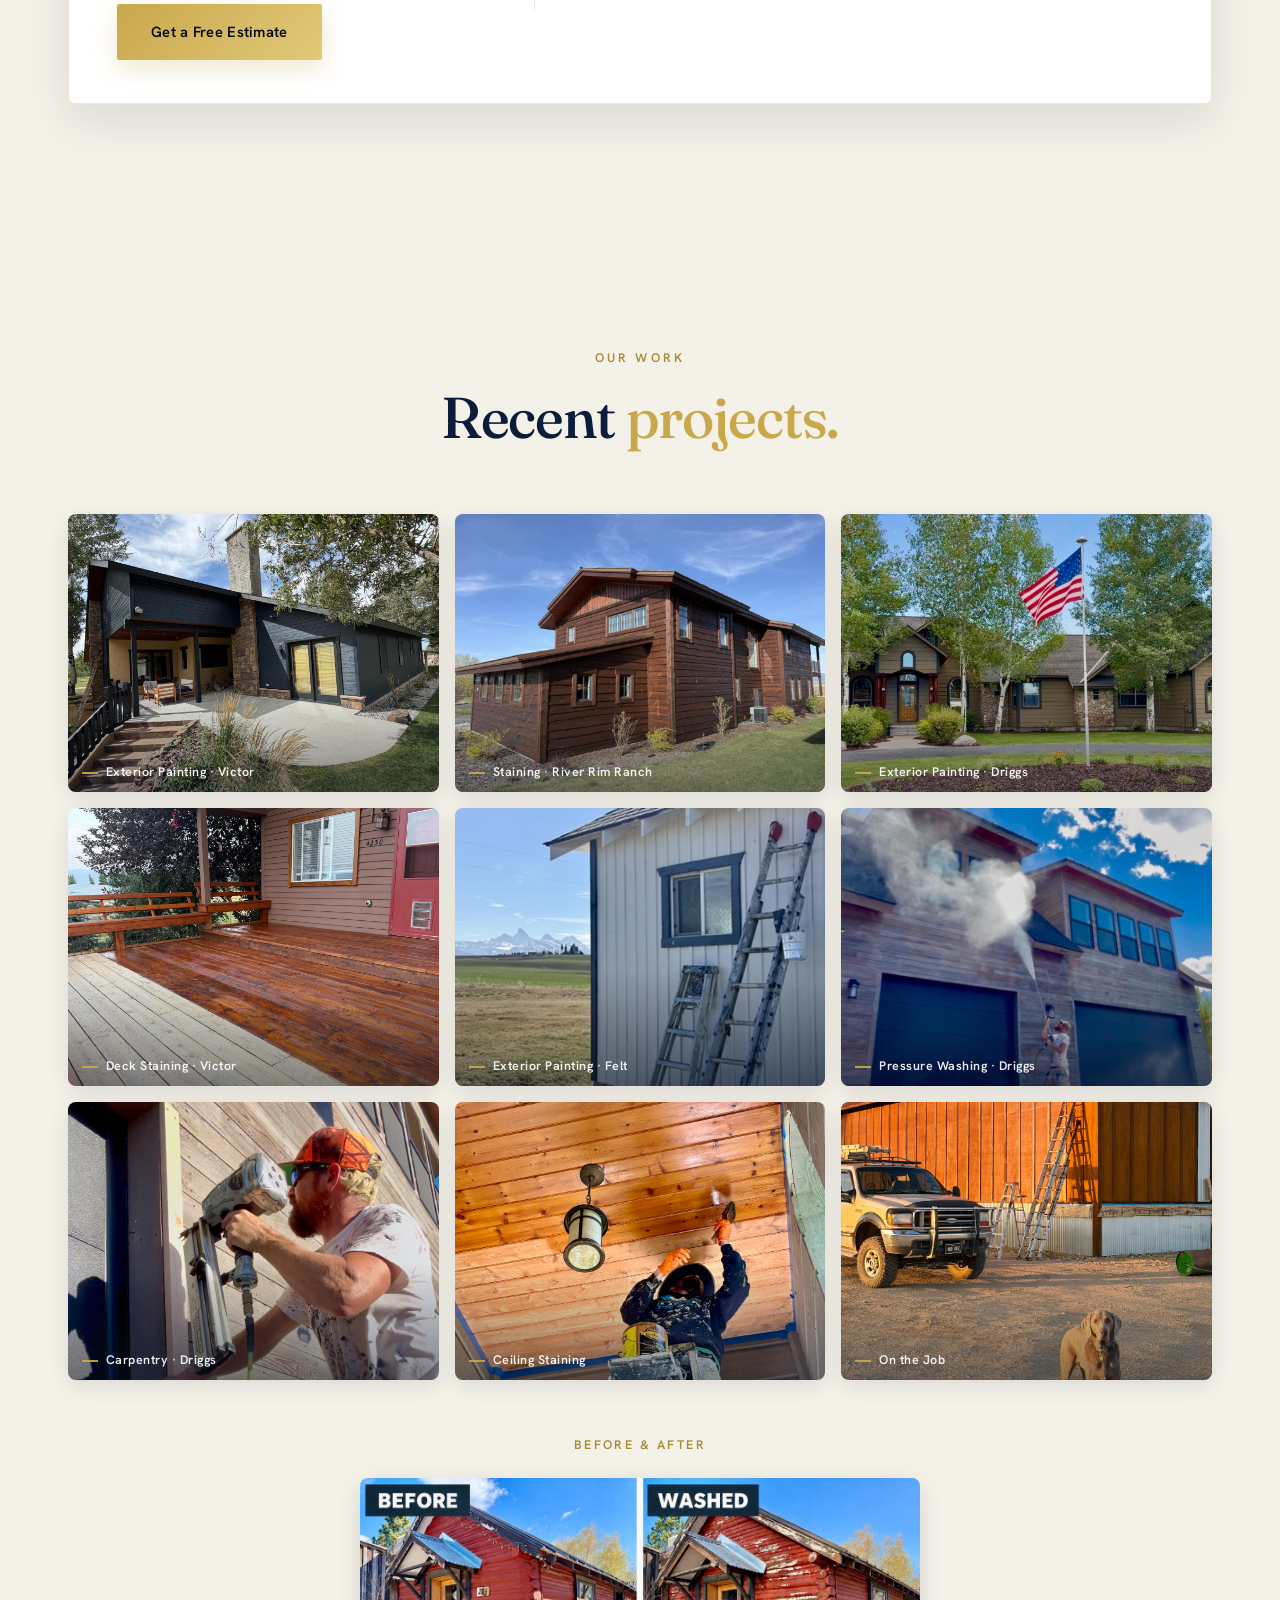
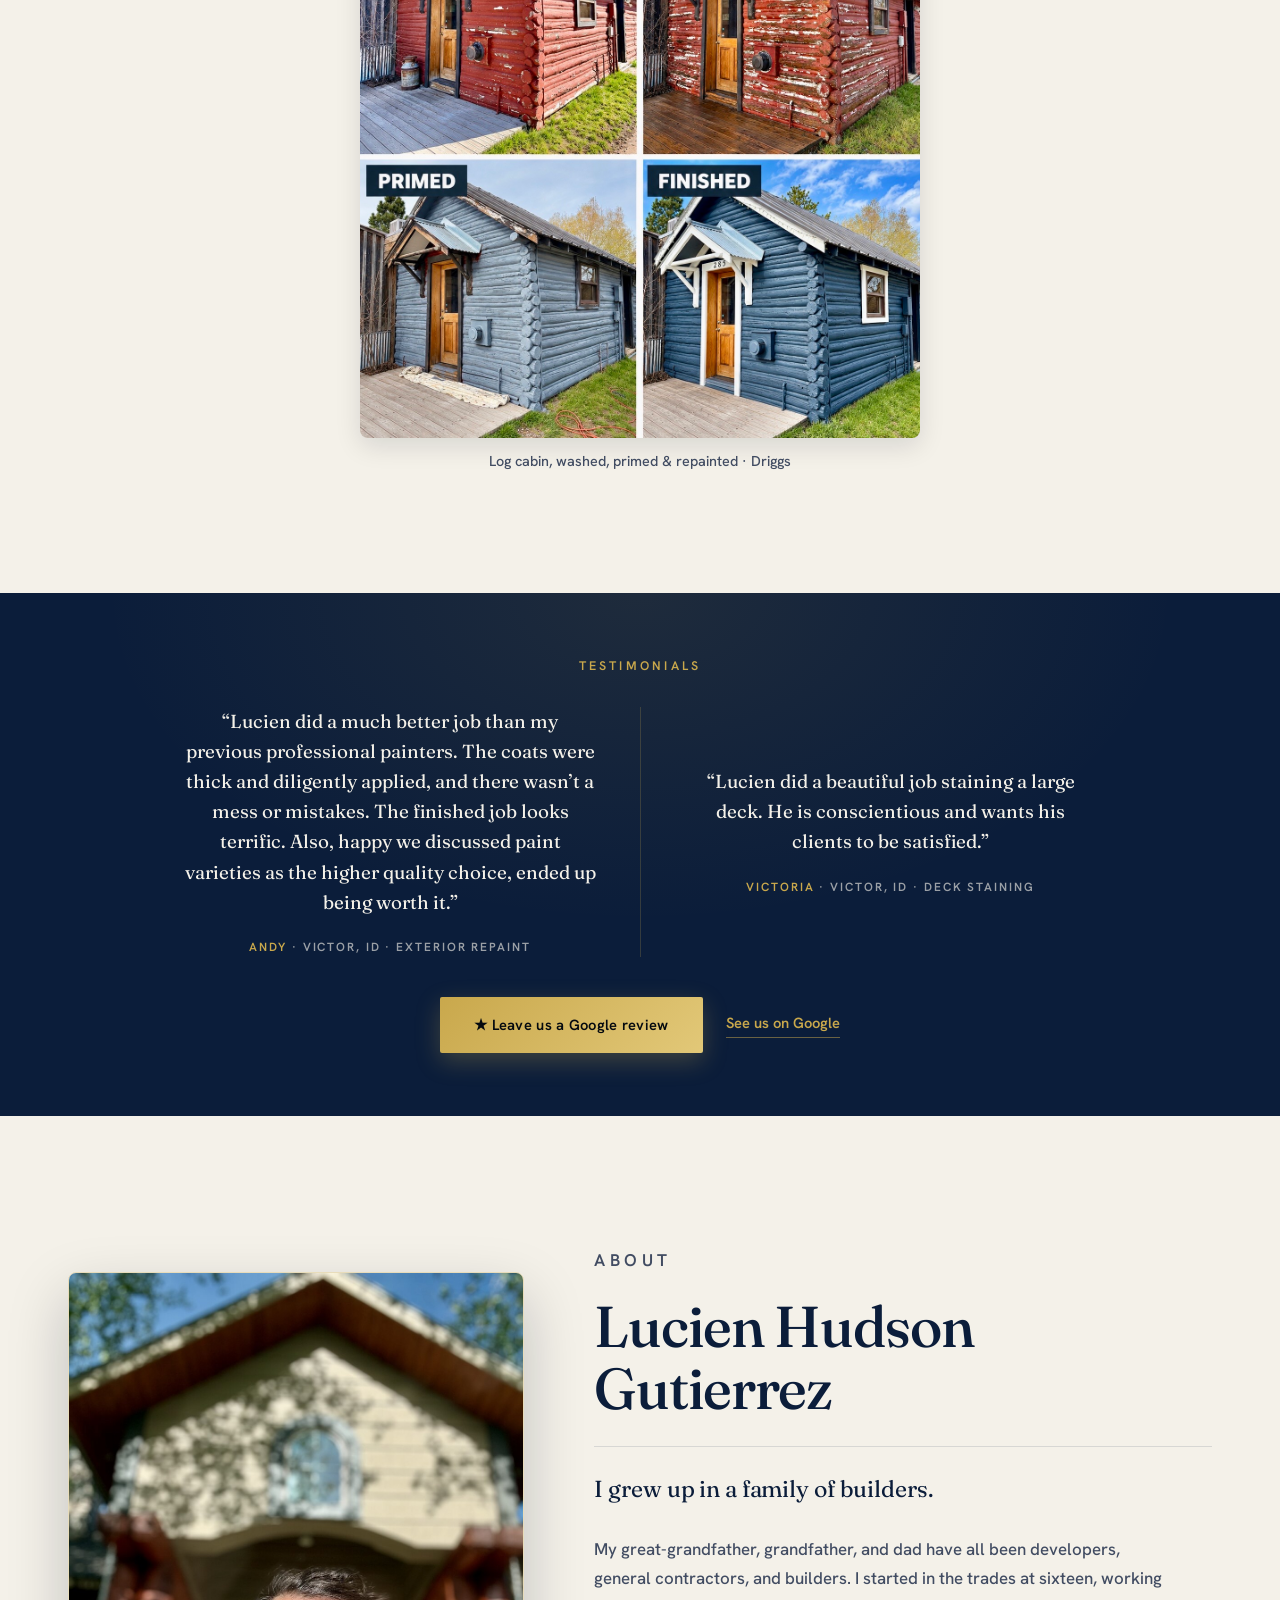
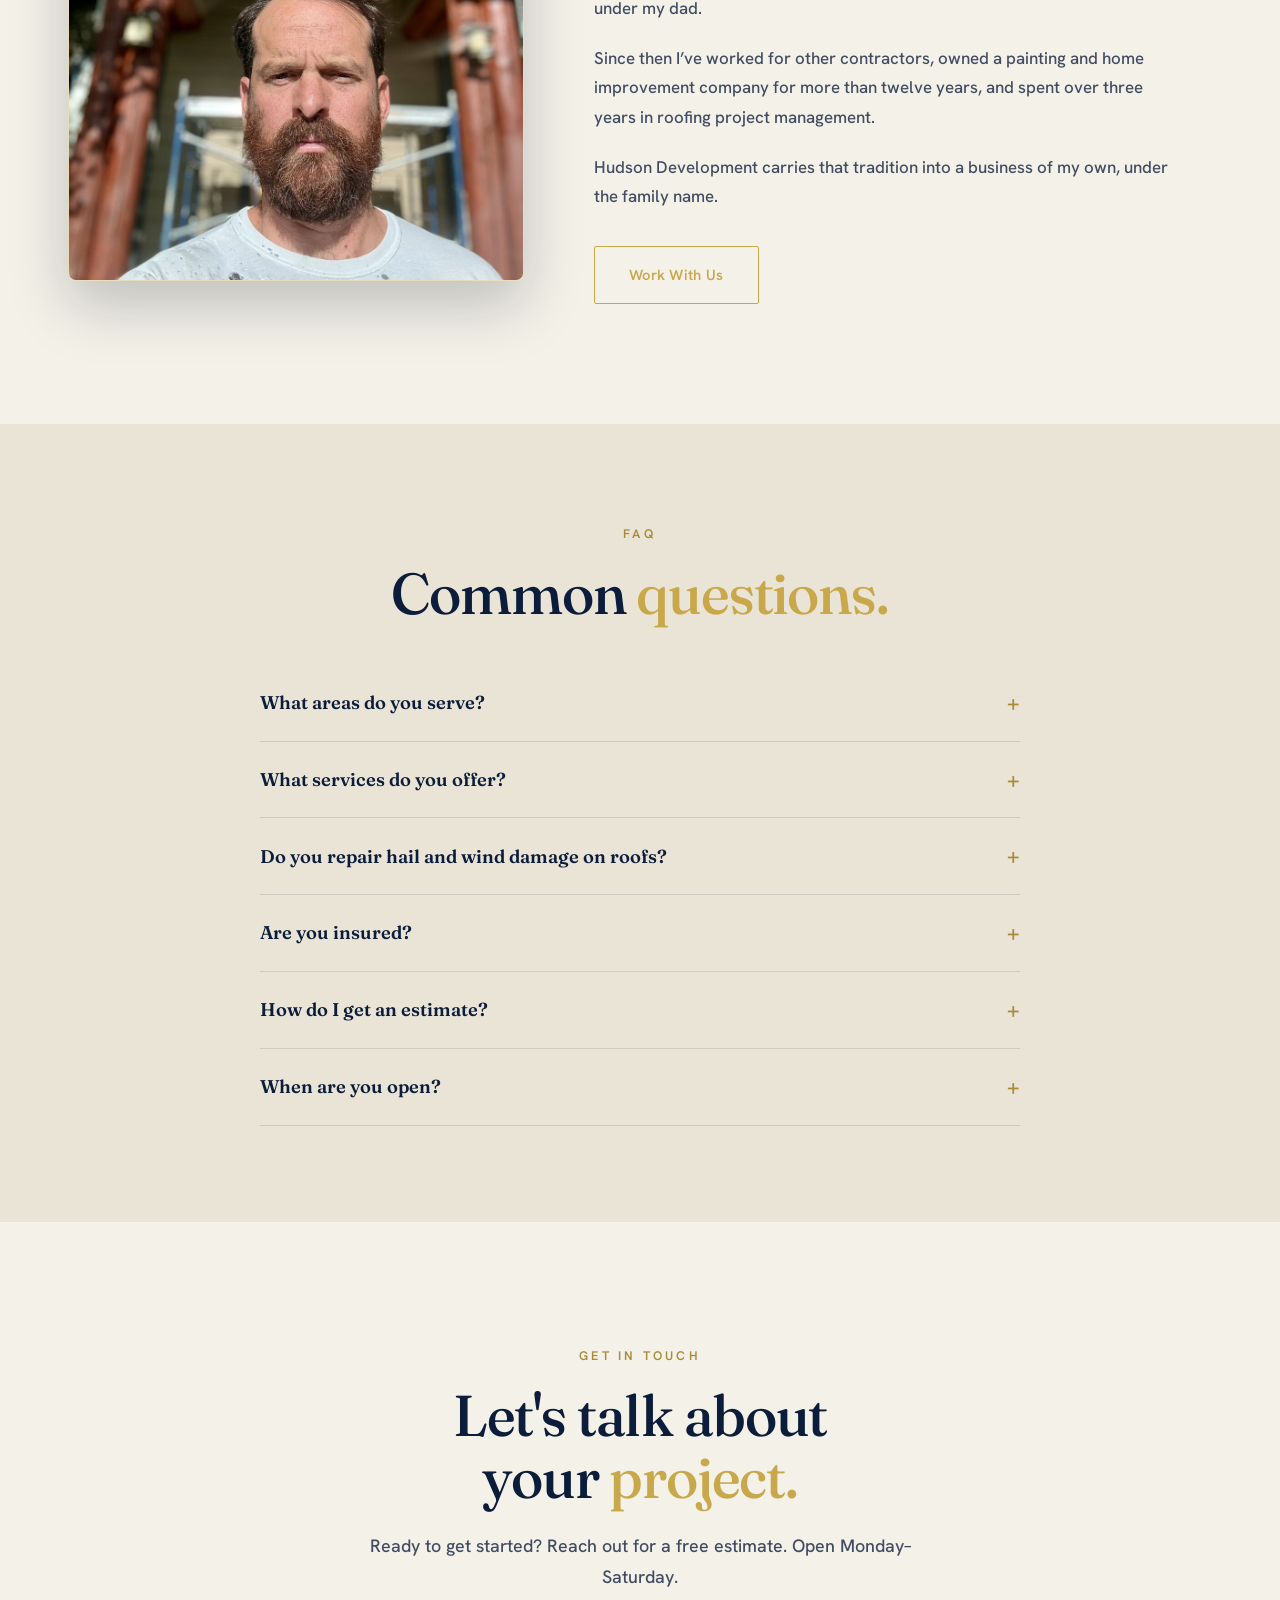
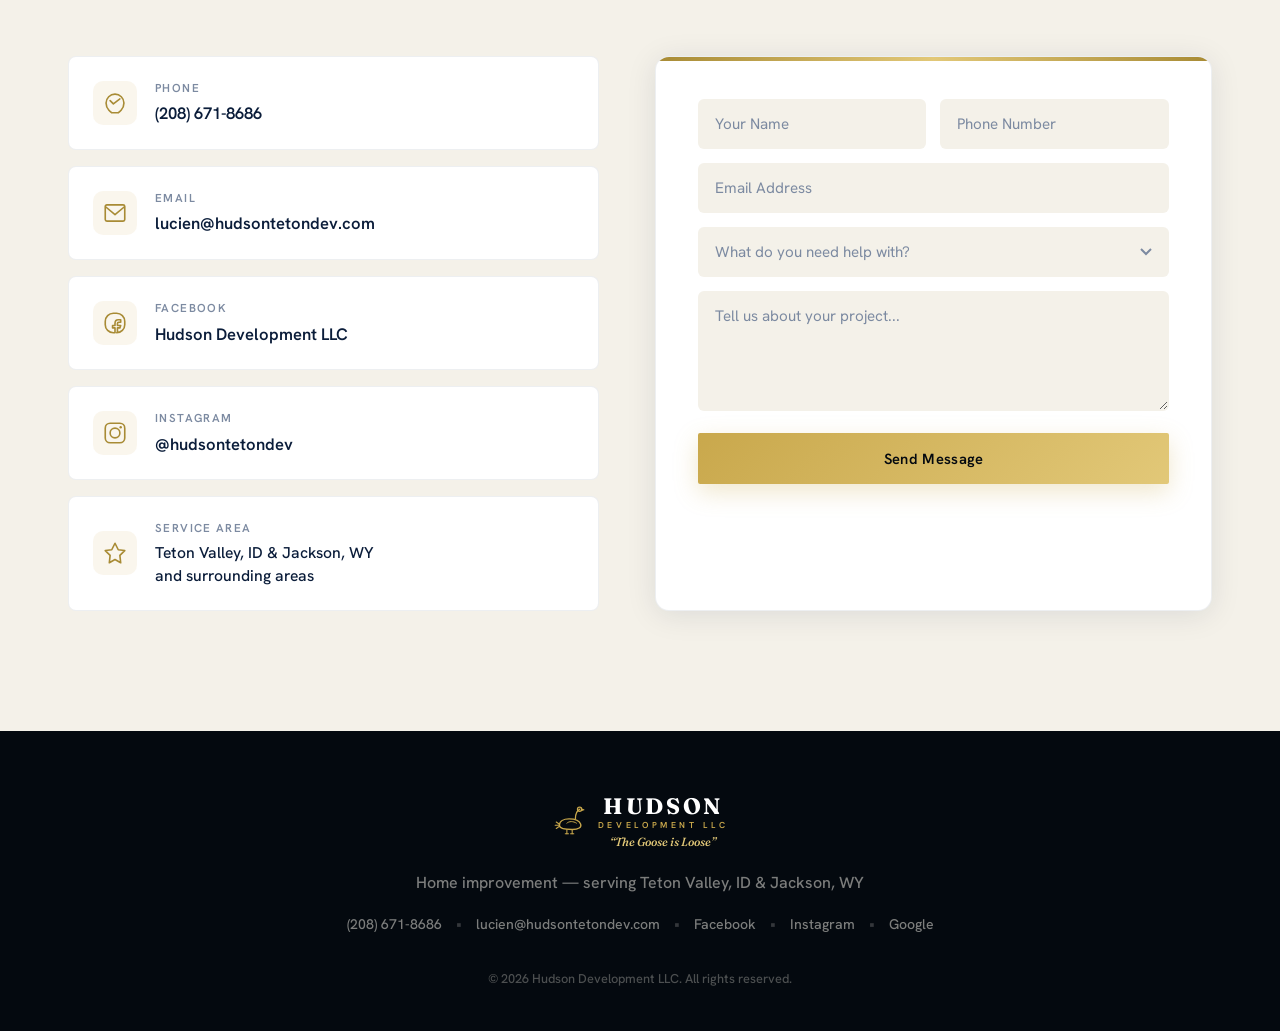
==== commit 35b1f9ff: "Add Google review button and Google listing links Co-Authored-By: Claude Opus 5.5 (1M context) <nore" ====
--- a/index.html
+++ b/index.html
@@ -155,8 +155,10 @@
   },
   "sameAs": [
     "https://www.facebook.com/hudsontetondev",
-    "https://www.instagram.com/hudsontetondev"
-  ]
+    "https://www.instagram.com/hudsontetondev",
+    "https://maps.google.com/?cid=4254433998704573754"
+  ],
+  "hasMap": "https://maps.google.com/?cid=4254433998704573754"
 }
   </script>
   <script type="application/ld+json">
@@ -218,7 +220,7 @@
   <link rel="preconnect" href="https://fonts.googleapis.com">
   <link rel="preconnect" href="https://fonts.gstatic.com" crossorigin>
   <link href="https://fonts.googleapis.com/css2?family=Fraunces:ital,opsz,wght@0,9..144,400..900;1,9..144,400..700&family=Hanken+Grotesk:wght@400;500;600;700&display=swap" rel="stylesheet">
-  <link rel="stylesheet" href="styles.css?v=20260923e">
+  <link rel="stylesheet" href="styles.css?v=20260923f">
 </head>
 <body>
 
@@ -399,6 +401,10 @@
           </blockquote>
           <figcaption><span class="testimonial-name">Victoria</span> &middot; Victor, ID &middot; Deck staining</figcaption>
         </figure>
+      </div>
+      <div class="review-cta reveal">
+        <a href="https://g.page/r/CTp9IU0uyQo7EBM/review" target="_blank" rel="noopener" class="btn btn-primary">&#9733; Leave us a Google review</a>
+        <a href="https://maps.google.com/?cid=4254433998704573754" target="_blank" rel="noopener" class="review-link">See us on Google</a>
       </div>
     </div>
   </section>
@@ -587,6 +593,8 @@
         <a href="https://www.facebook.com/hudsontetondev" target="_blank" rel="noopener">Facebook</a>
         <span class="footer-divider">&bull;</span>
         <a href="https://www.instagram.com/hudsontetondev" target="_blank" rel="noopener">Instagram</a>
+        <span class="footer-divider">&bull;</span>
+        <a href="https://maps.google.com/?cid=4254433998704573754" target="_blank" rel="noopener">Google</a>
       </div>
       <p class="footer-copy">&copy; 2026 Hudson Development LLC. All rights reserved.</p>
     </div>
@@ -673,6 +681,6 @@
     </div>
   </div>
 
-  <script src="script.js?v=20260923e"></script>
+  <script src="script.js?v=20260923f"></script>
 </body>
 </html>
--- a/styles.css
+++ b/styles.css
@@ -1199,6 +1199,10 @@
 .faq-item p { padding: 0 0 20px; font-size: 1rem; line-height: 1.7; color: var(--gray-deep); max-width: 62ch; }
 @media (max-width: 600px) { .faq { padding: 72px 0; } .faq-item summary { font-size: 1.05rem; } }
 
+.review-cta { margin-top: 40px; display: flex; justify-content: center; align-items: center; gap: 24px; flex-wrap: wrap; }
+.review-link { color: var(--gold); font-weight: 600; font-size: 0.92rem; border-bottom: 1px solid rgba(201,168,76,0.5); padding-bottom: 2px; }
+.review-link:hover { color: var(--gold-light); }
+
 /* Story portrait */
 .story-portrait { margin-top: 36px; max-width: 100%; position: relative; }
 .portrait-badge {
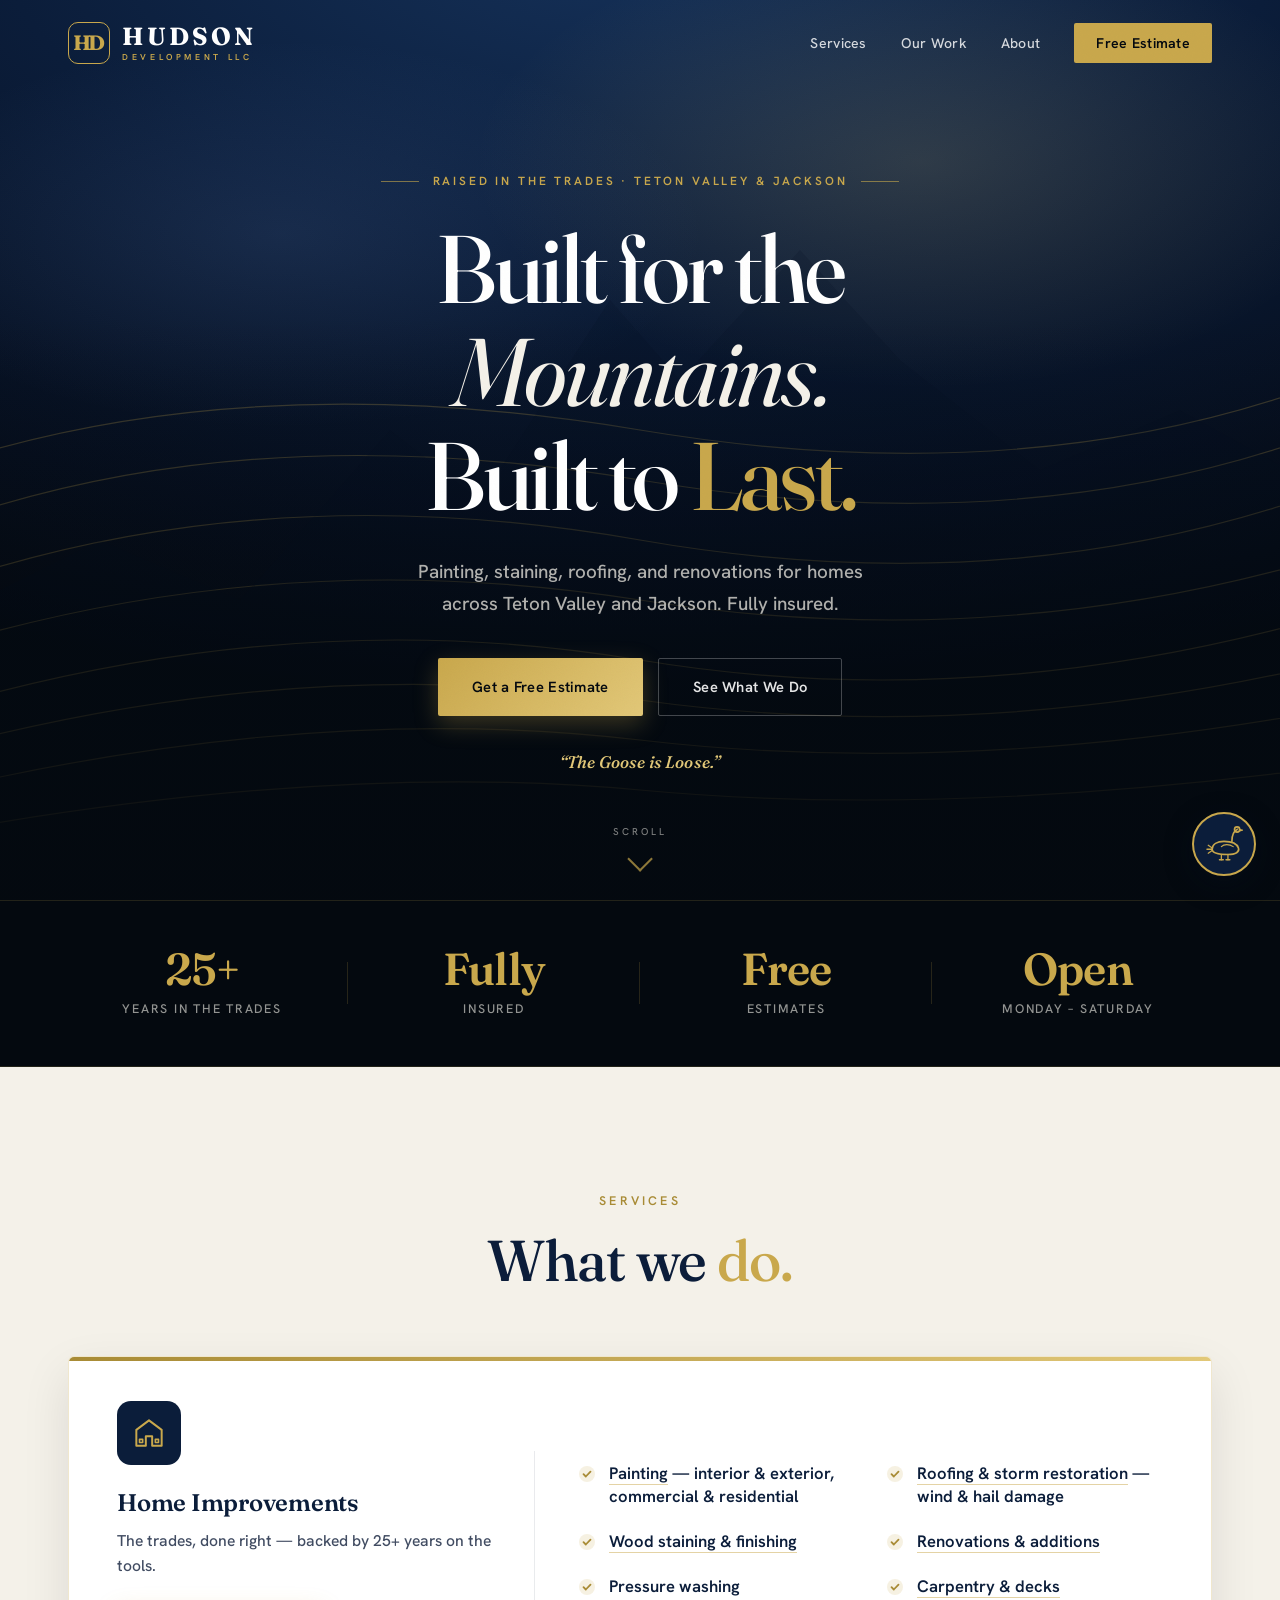
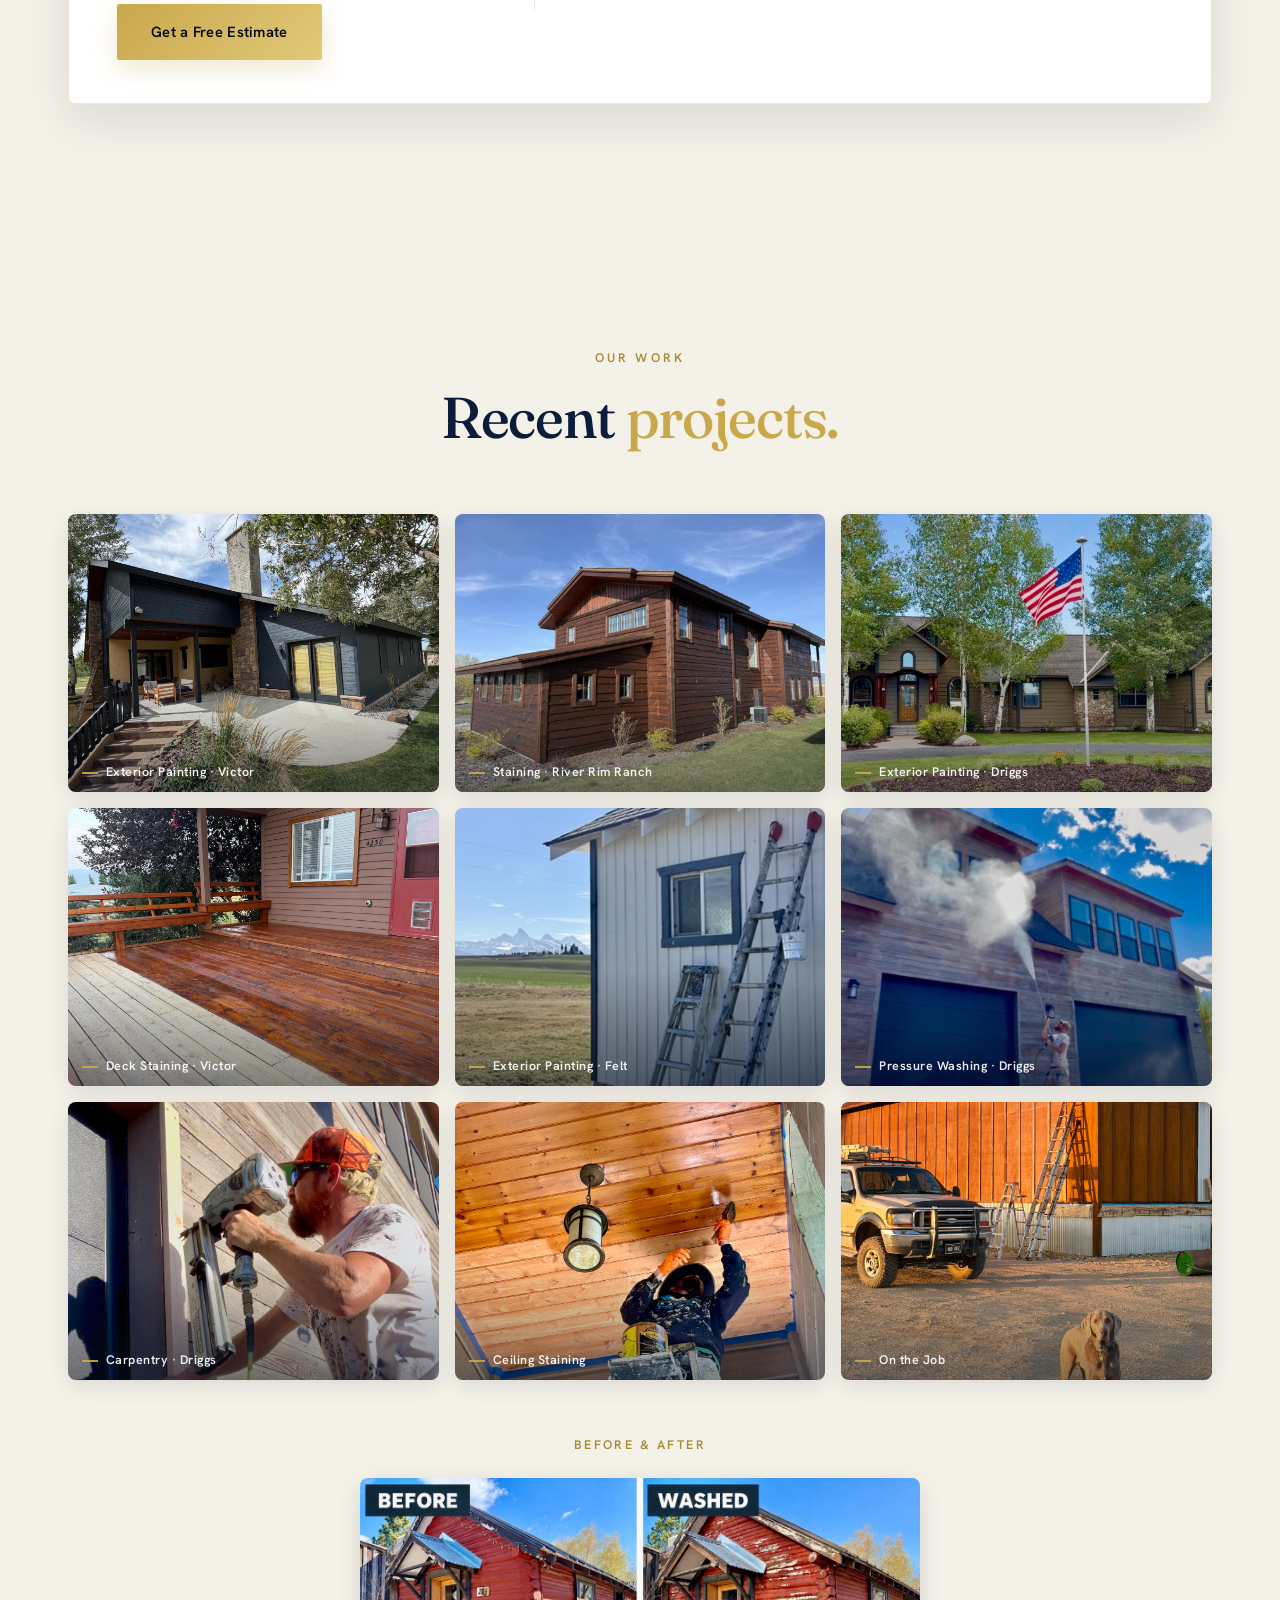
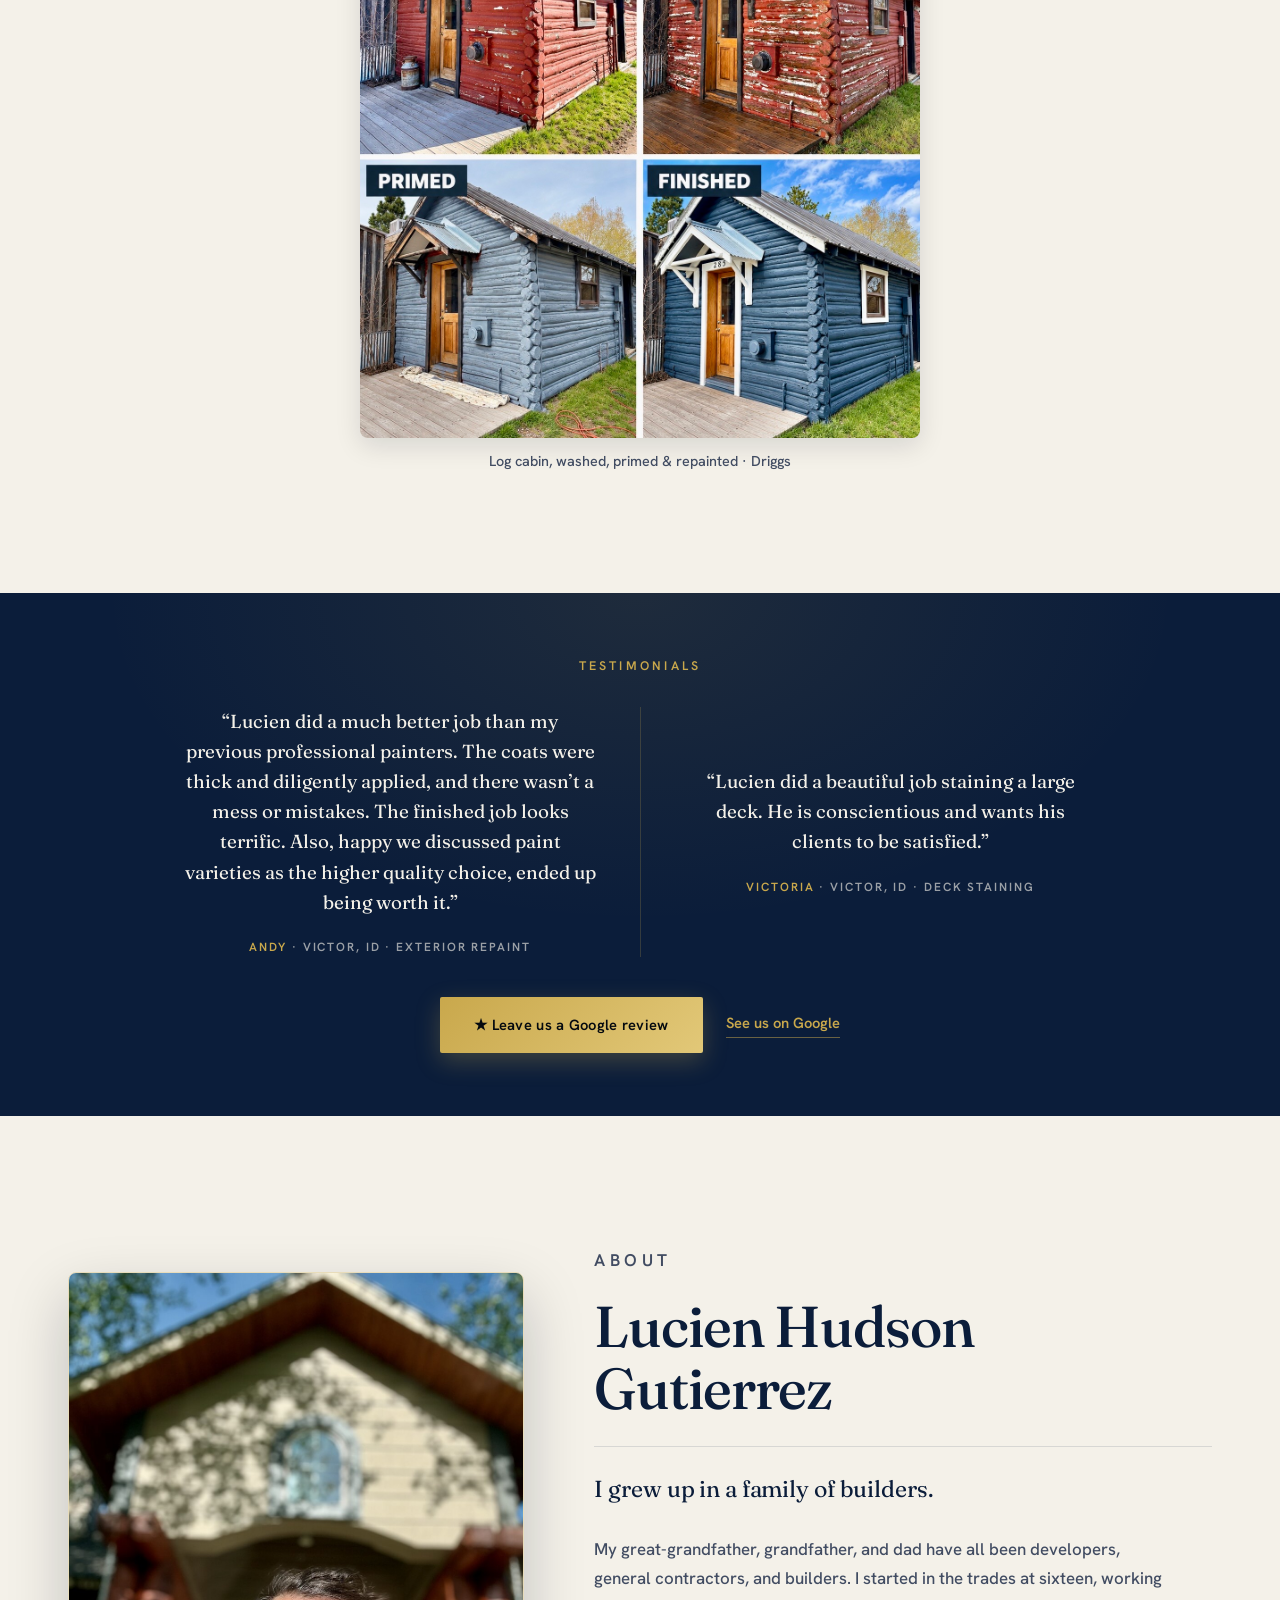
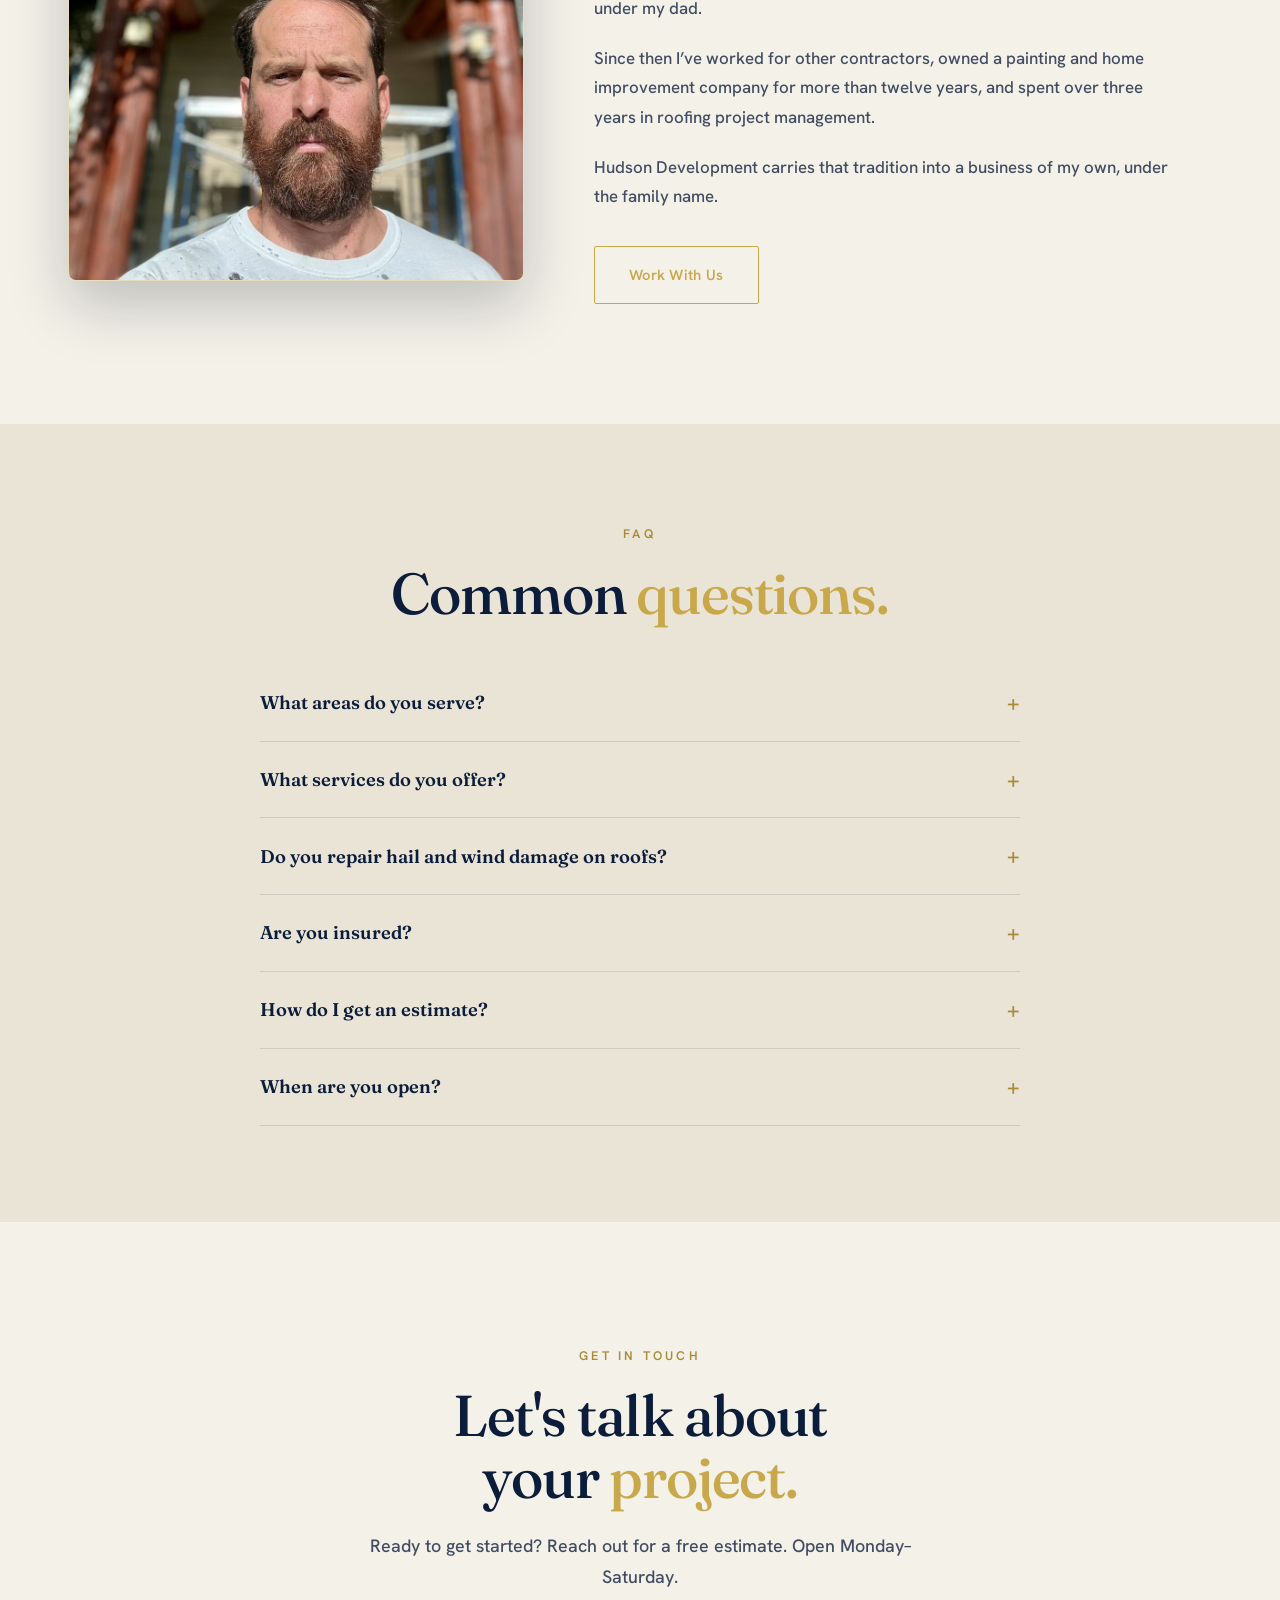
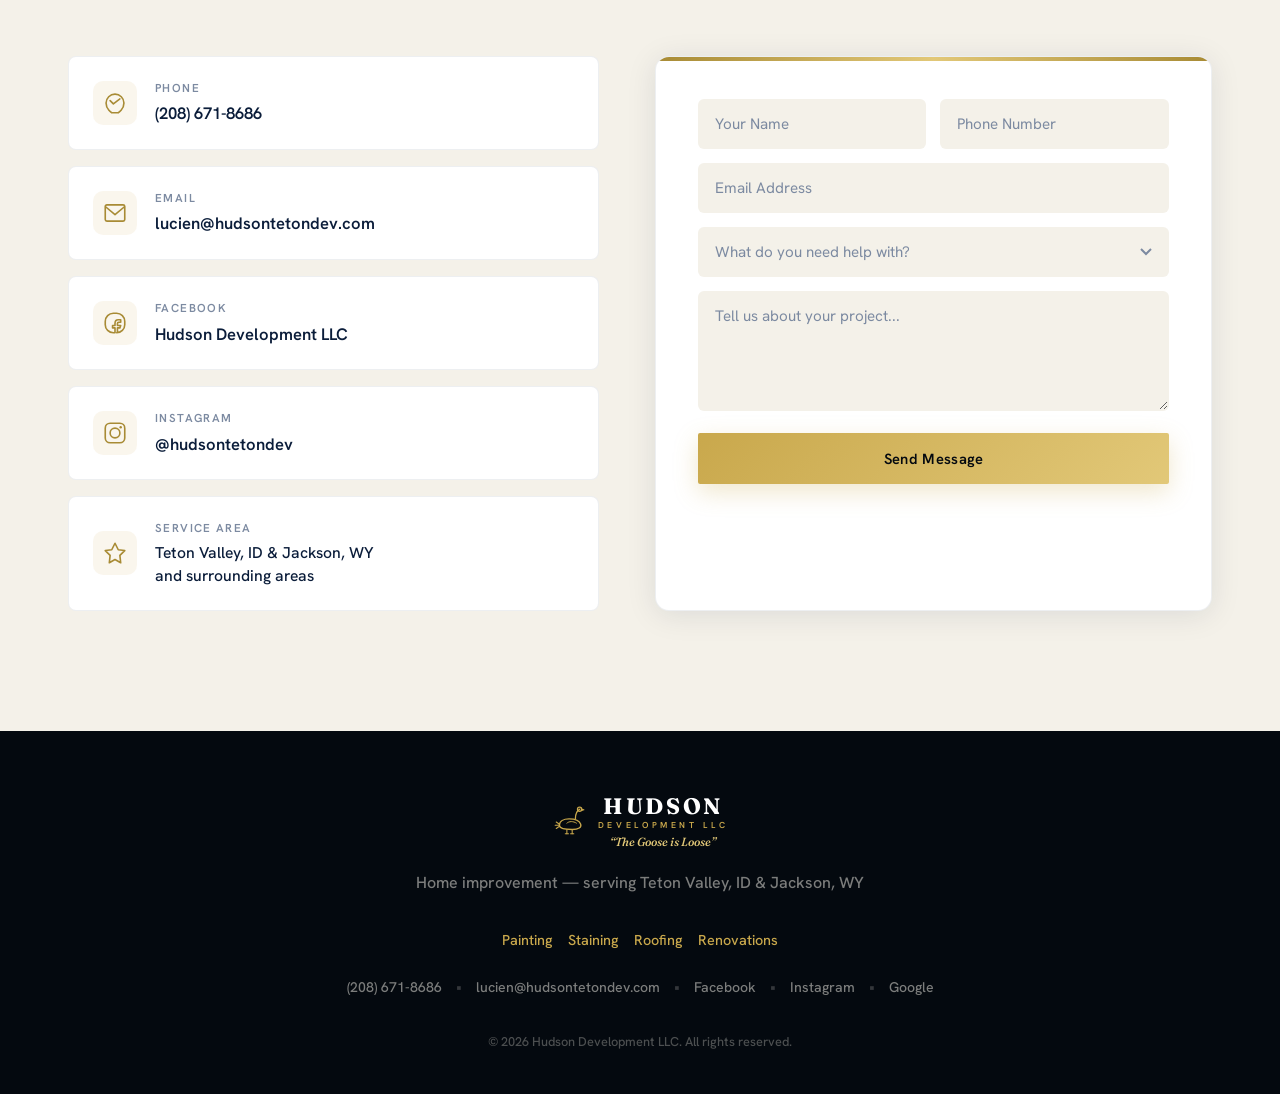
==== commit dd9ba133: "Add service pages for painting, staining, roofing, renovations; link from home, footer, sitemap Co-A" ====
--- a/index.html
+++ b/index.html
@@ -220,7 +220,7 @@
   <link rel="preconnect" href="https://fonts.googleapis.com">
   <link rel="preconnect" href="https://fonts.gstatic.com" crossorigin>
   <link href="https://fonts.googleapis.com/css2?family=Fraunces:ital,opsz,wght@0,9..144,400..900;1,9..144,400..700&family=Hanken+Grotesk:wght@400;500;600;700&display=swap" rel="stylesheet">
-  <link rel="stylesheet" href="styles.css?v=20260923f">
+  <link rel="stylesheet" href="styles.css?v=20260923g">
 </head>
 <body>
 
@@ -340,12 +340,12 @@
             <a href="#contact" class="btn btn-primary service-cta">Get a Free Estimate</a>
           </div>
           <ul class="service-list">
-            <li>Painting &mdash; interior &amp; exterior, commercial &amp; residential</li>
-            <li>Wood staining &amp; finishing</li>
+            <li><a href="/painting/">Painting</a> &mdash; interior &amp; exterior, commercial &amp; residential</li>
+            <li><a href="/staining/">Wood staining &amp; finishing</a></li>
             <li>Pressure washing</li>
-            <li>Roofing &amp; storm restoration &mdash; wind &amp; hail damage</li>
-            <li>Renovations &amp; additions</li>
-            <li>Carpentry &amp; decks</li>
+            <li><a href="/roofing/">Roofing &amp; storm restoration</a> &mdash; wind &amp; hail damage</li>
+            <li><a href="/renovations/">Renovations &amp; additions</a></li>
+            <li><a href="/renovations/">Carpentry &amp; decks</a></li>
           </ul>
         </article>
 
@@ -585,6 +585,7 @@
         </span>
       </div>
       <p class="footer-text">Home improvement &mdash; serving Teton Valley, ID &amp; Jackson, WY</p>
+      <p class="footer-services"><a href="/painting/">Painting</a><a href="/staining/">Staining</a><a href="/roofing/">Roofing</a><a href="/renovations/">Renovations</a></p>
       <div class="footer-links">
         <a href="tel:+12086718686">(208) 671-8686</a>
         <span class="footer-divider">&bull;</span>
@@ -681,6 +682,6 @@
     </div>
   </div>
 
-  <script src="script.js?v=20260923f"></script>
+  <script src="script.js?v=20260923g"></script>
 </body>
 </html>
--- a/styles.css
+++ b/styles.css
@@ -1366,3 +1366,53 @@
   .footer { padding-bottom: 70px; }
   .chat-toggle { bottom: 70px; }
 }
+
+/* ========================================
+   Service pages
+   ======================================== */
+.subpage { background: var(--bone); }
+.sp-hero {
+  background: radial-gradient(120% 90% at 50% -10%, #16335c 0%, #0B1D3A 45%, #060F1F 100%);
+  color: var(--white);
+  padding: 150px 0 80px;
+}
+.sp-crumbs { font-size: 0.82rem; letter-spacing: 0.06em; color: rgba(244,241,233,0.6); margin-bottom: 22px; }
+.sp-crumbs a { color: var(--gold); }
+.sp-crumbs span { margin: 0 6px; opacity: 0.5; }
+.sp-hero h1 { font-size: clamp(2.2rem, 5vw, 3.6rem); font-weight: 500; letter-spacing: -0.02em; max-width: 18ch; }
+.sp-lead { margin-top: 20px; font-size: 1.15rem; line-height: 1.65; color: rgba(244,241,233,0.82); max-width: 58ch; }
+.sp-actions { display: flex; gap: 14px; flex-wrap: wrap; margin-top: 32px; }
+.sp-main { padding: 84px 0; }
+.sp-grid { display: grid; grid-template-columns: minmax(0, 1.25fr) minmax(0, 0.85fr); gap: 56px; align-items: start; }
+.sp-body p { font-size: 1.08rem; line-height: 1.8; color: var(--gray-deep); margin-bottom: 20px; max-width: 62ch; }
+.sp-card { background: var(--white); border: 1px solid rgba(201,168,76,0.28); border-top: 4px solid var(--gold); border-radius: 6px; padding: 30px 30px 26px; box-shadow: 0 18px 48px rgba(6,15,31,0.08); }
+.sp-list { list-style: none; margin: 8px 0 0; }
+.sp-list li { position: relative; padding: 8px 0 8px 28px; font-weight: 600; color: var(--navy); line-height: 1.4; }
+.sp-list li::before { content: ''; position: absolute; left: 0; top: 11px; width: 16px; height: 16px; border-radius: 50%;
+  background: rgba(201,168,76,0.16) url("data:image/svg+xml,%3Csvg xmlns='http://www.w3.org/2000/svg' viewBox='0 0 16 16'%3E%3Cpath d='M4.5 8.2l2.3 2.3 4.7-4.9' fill='none' stroke='%23A88B35' stroke-width='1.8' stroke-linecap='round' stroke-linejoin='round'/%3E%3C/svg%3E") center/16px no-repeat; }
+.sp-area { margin-top: 18px; padding-top: 16px; border-top: 1px solid rgba(11,29,58,0.1); font-size: 0.92rem; line-height: 1.6; color: var(--gray-deep); }
+.sp-area strong { color: var(--navy); }
+.sp-photos { padding: 0 0 84px; }
+.sp-photo-grid { display: grid; gap: 16px; grid-template-columns: repeat(3, 1fr); margin-top: 8px; }
+.sp-photo-grid.n2 { grid-template-columns: repeat(2, 1fr); }
+.sp-photo { margin: 0; }
+.sp-photo img { width: 100%; aspect-ratio: 4 / 3; object-fit: cover; border-radius: 8px; display: block; box-shadow: 0 6px 22px rgba(6,15,31,0.10); }
+.sp-photo figcaption { margin-top: 8px; font-size: 0.86rem; font-weight: 600; color: var(--gold-dark); }
+.sp-quote { max-width: 760px; margin: 0 auto; }
+.sp-cta { background: var(--navy); color: var(--bone); padding: 84px 0; text-align: center; }
+.sp-cta h2 { font-size: clamp(1.8rem, 4vw, 2.6rem); font-weight: 500; }
+.sp-cta p { margin-top: 12px; color: rgba(244,241,233,0.82); }
+.sp-cta a:not(.btn) { color: var(--gold); font-weight: 600; }
+.sp-cta .sp-actions { justify-content: center; }
+.sp-more { margin-top: 30px !important; font-size: 0.92rem; }
+.sp-chip { display: inline-block; margin: 6px 4px 0; padding: 6px 14px; border: 1px solid rgba(201,168,76,0.5); border-radius: 20px; color: var(--gold) !important; font-weight: 600; }
+.sp-chip:hover { background: var(--gold); color: var(--ink) !important; }
+.service-list a { color: inherit; border-bottom: 1px solid rgba(201,168,76,0.5); }
+.service-list a:hover { color: var(--gold-dark); }
+.footer-services { margin: 18px 0 6px; font-size: 0.9rem; }
+.footer-services a { color: var(--gold); margin: 0 8px; }
+@media (max-width: 860px) {
+  .sp-grid { grid-template-columns: 1fr; gap: 36px; }
+  .sp-photo-grid, .sp-photo-grid.n2 { grid-template-columns: 1fr; }
+  .sp-hero { padding: 120px 0 60px; }
+}
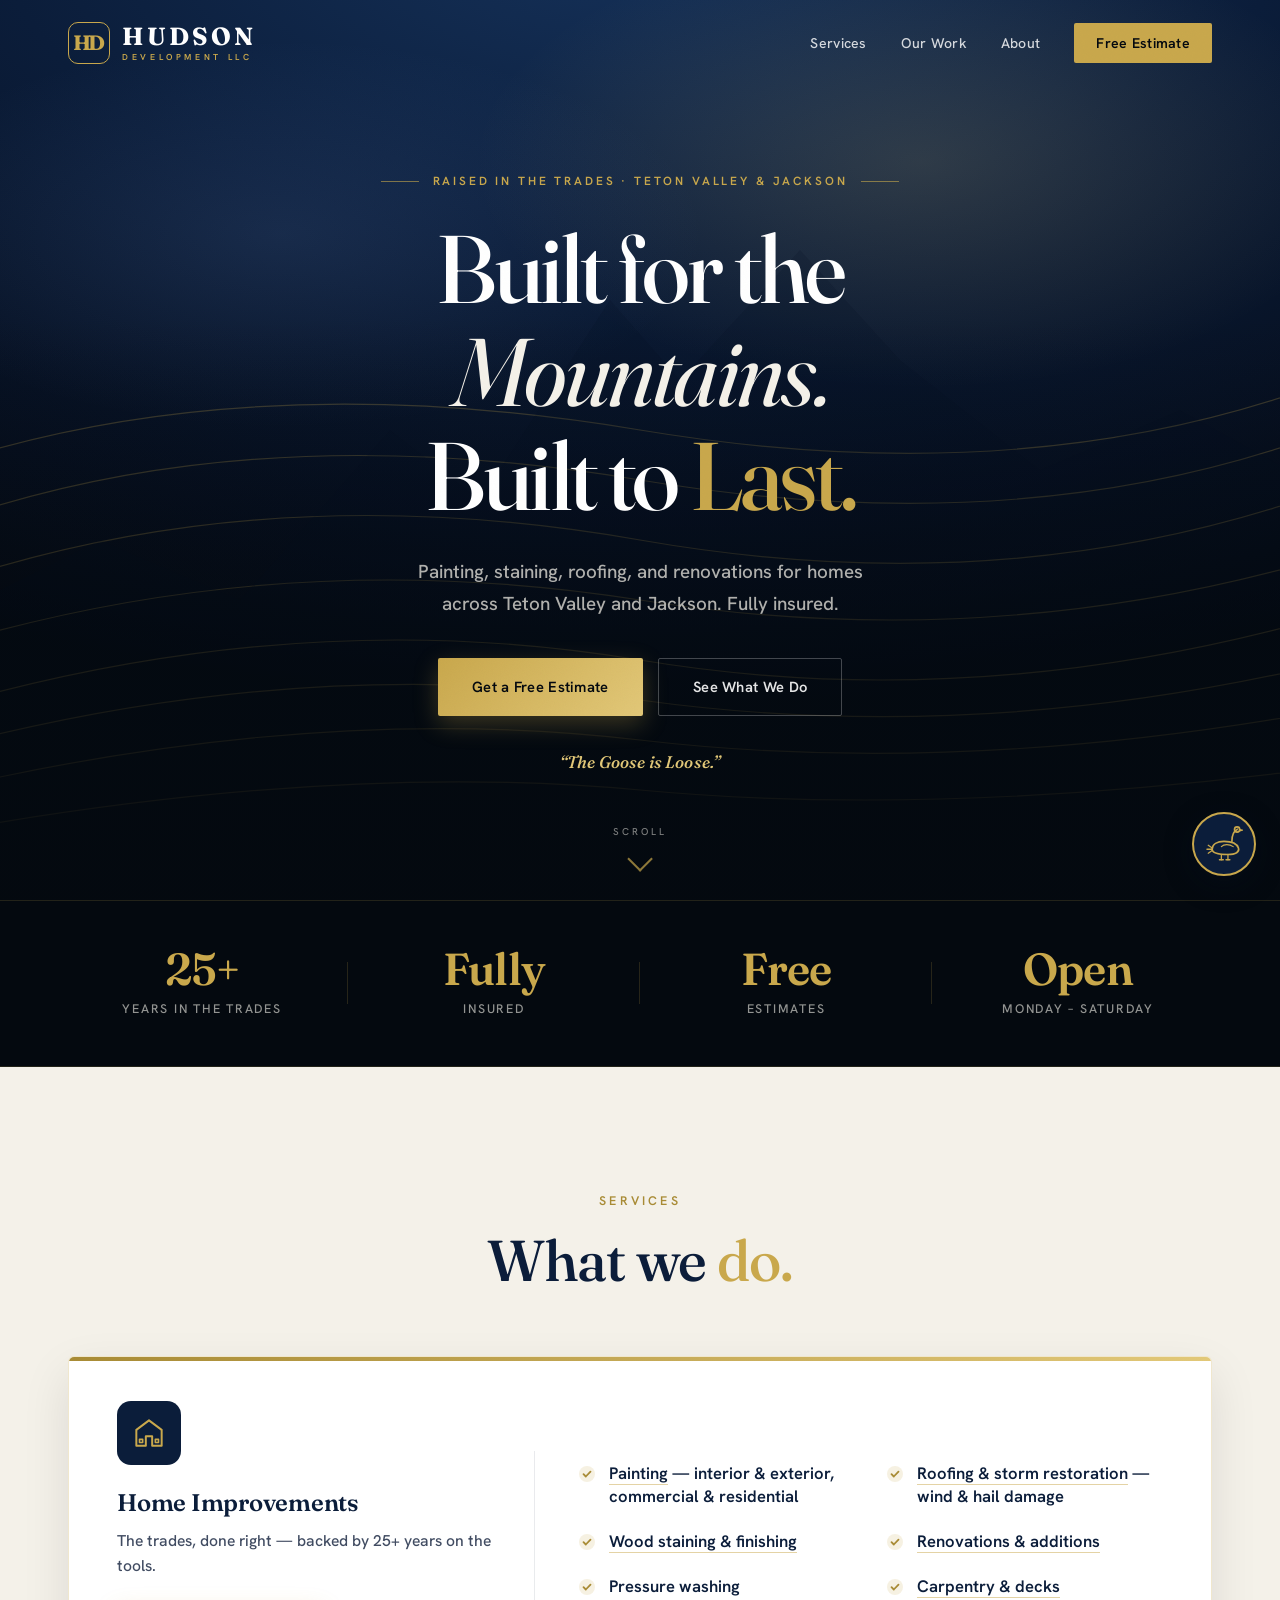
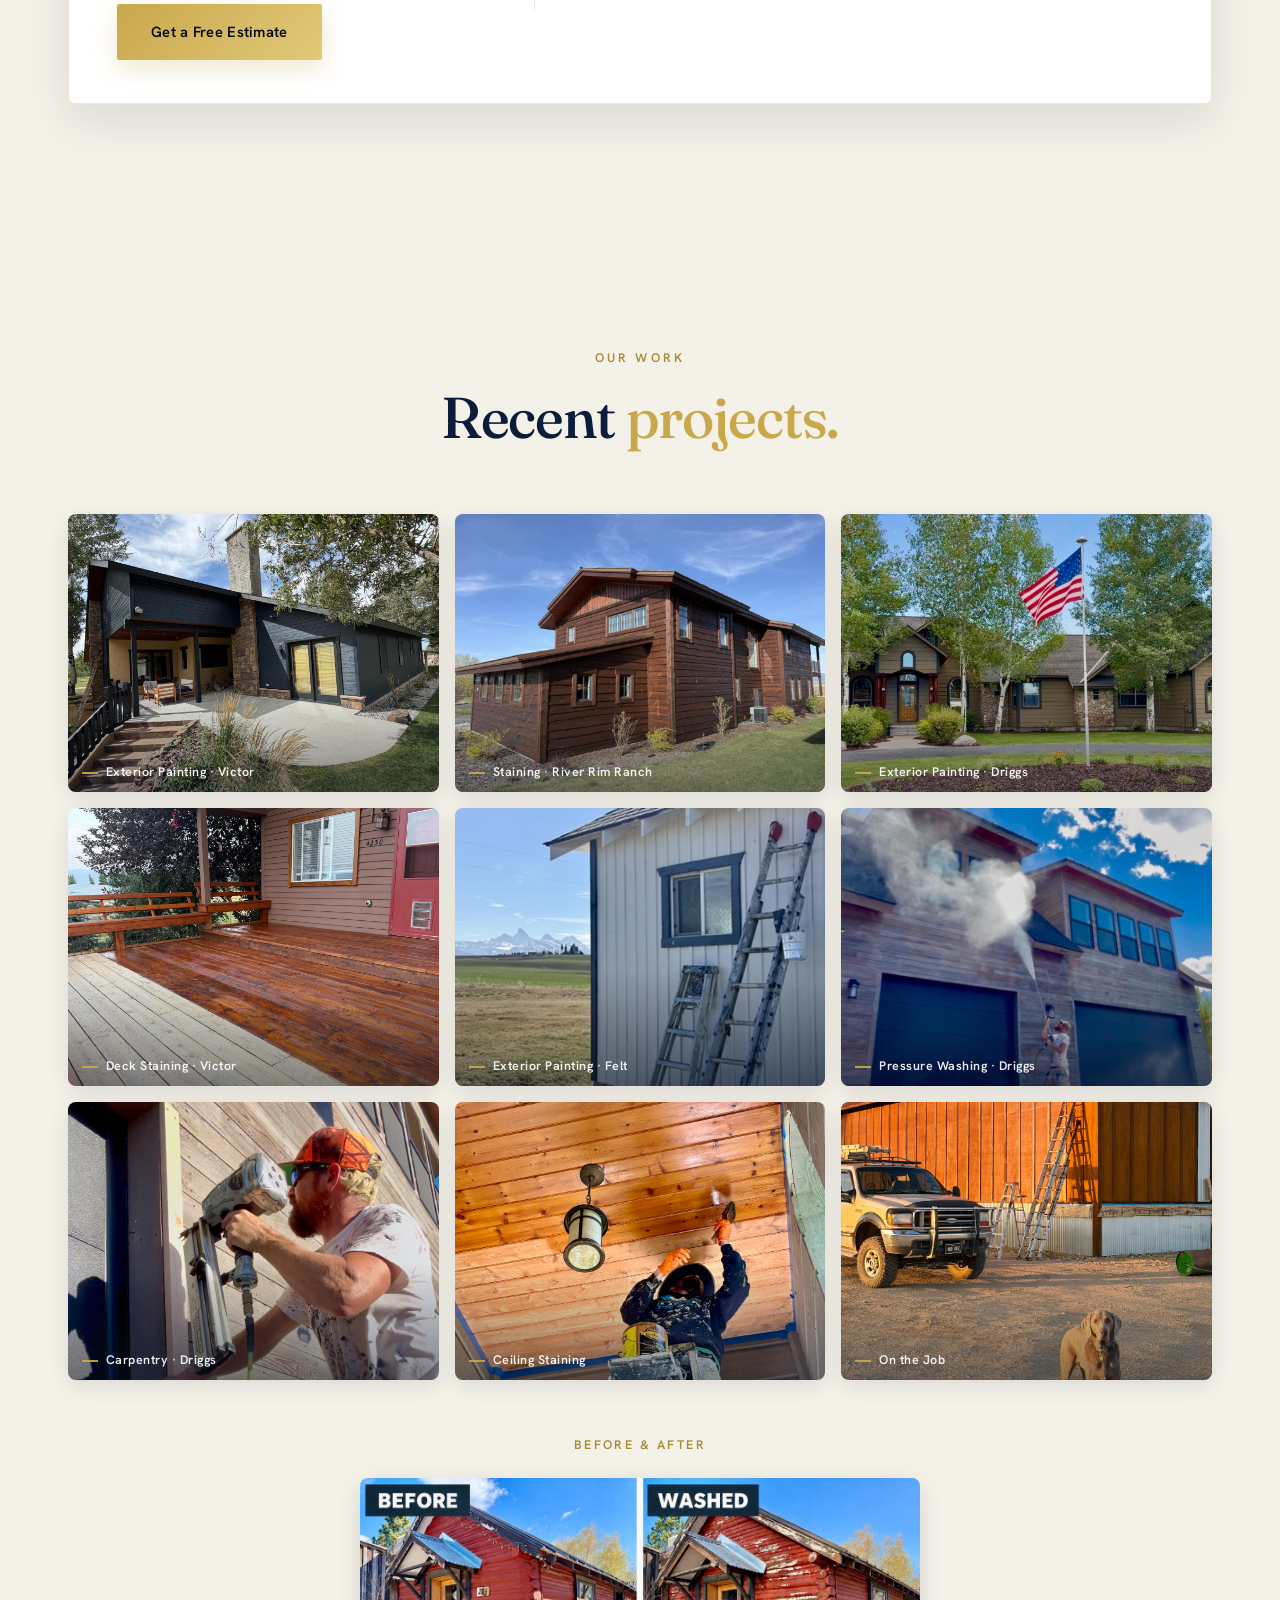
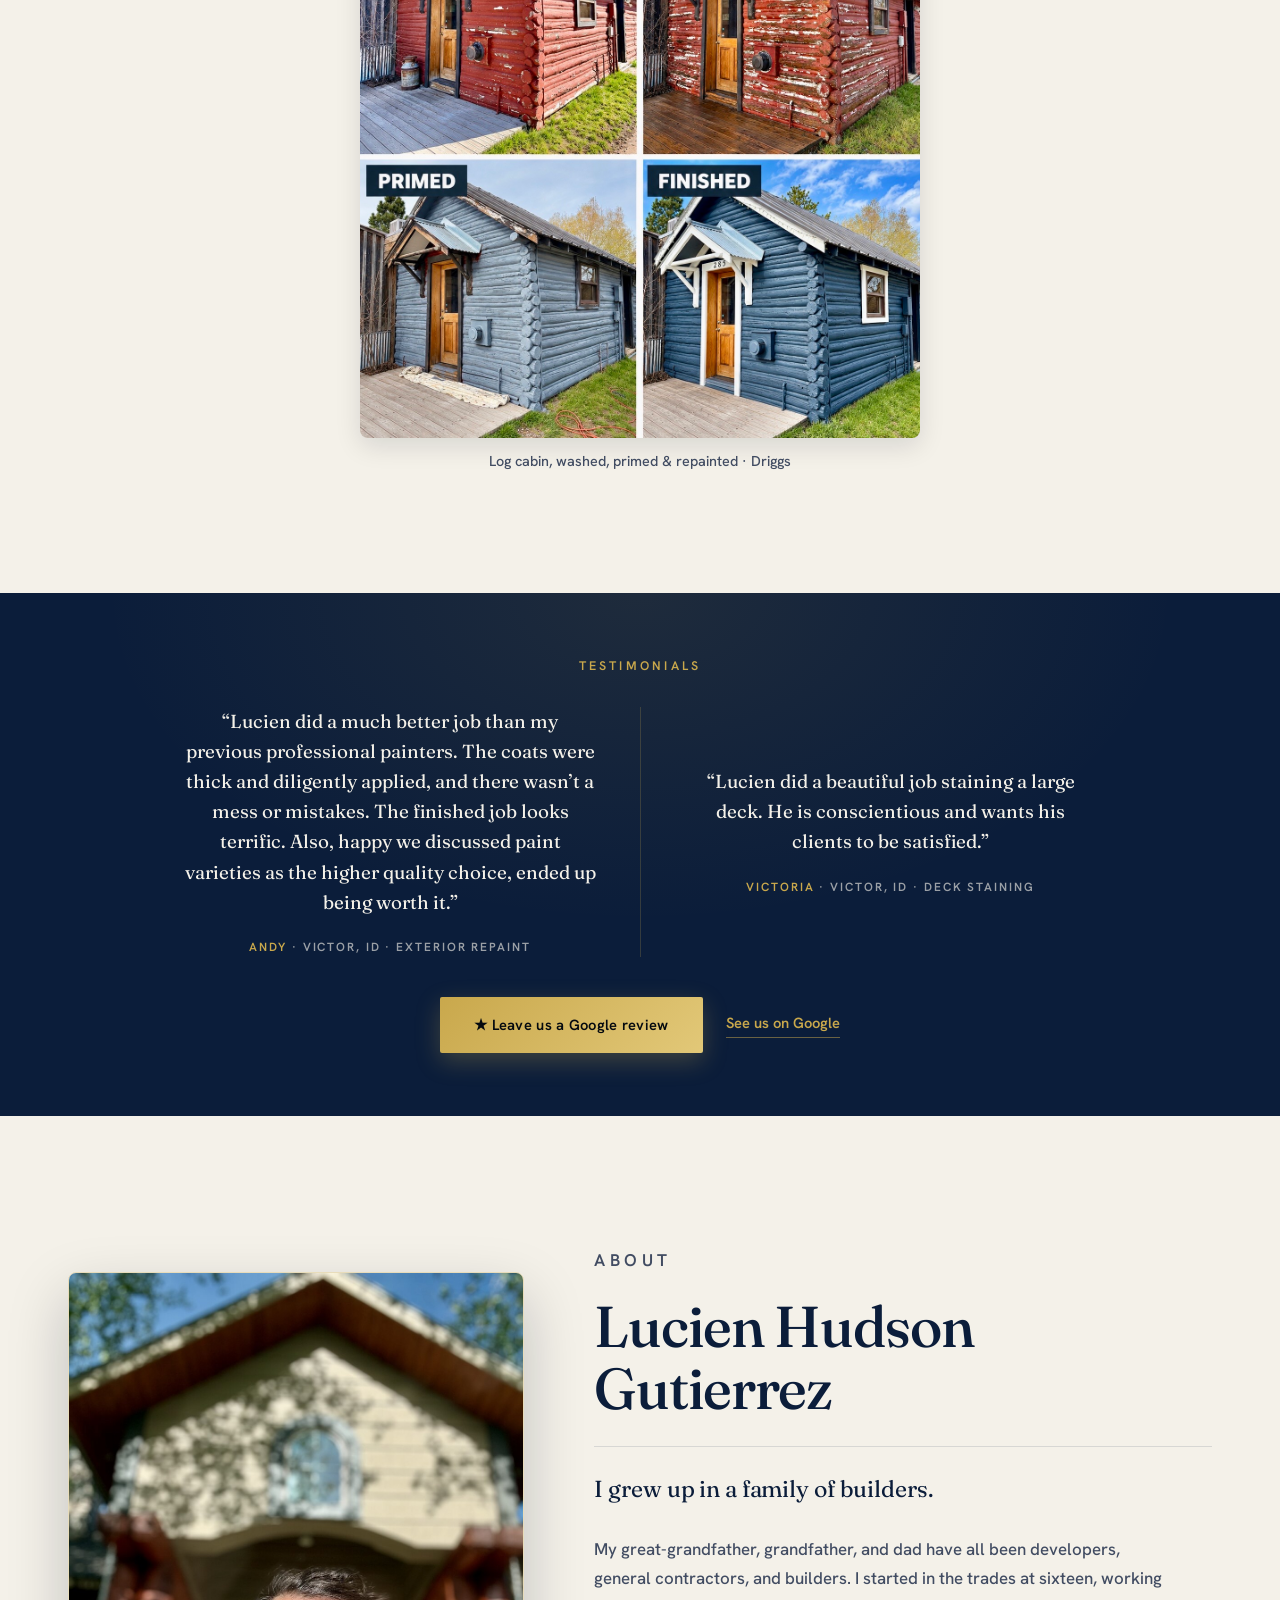
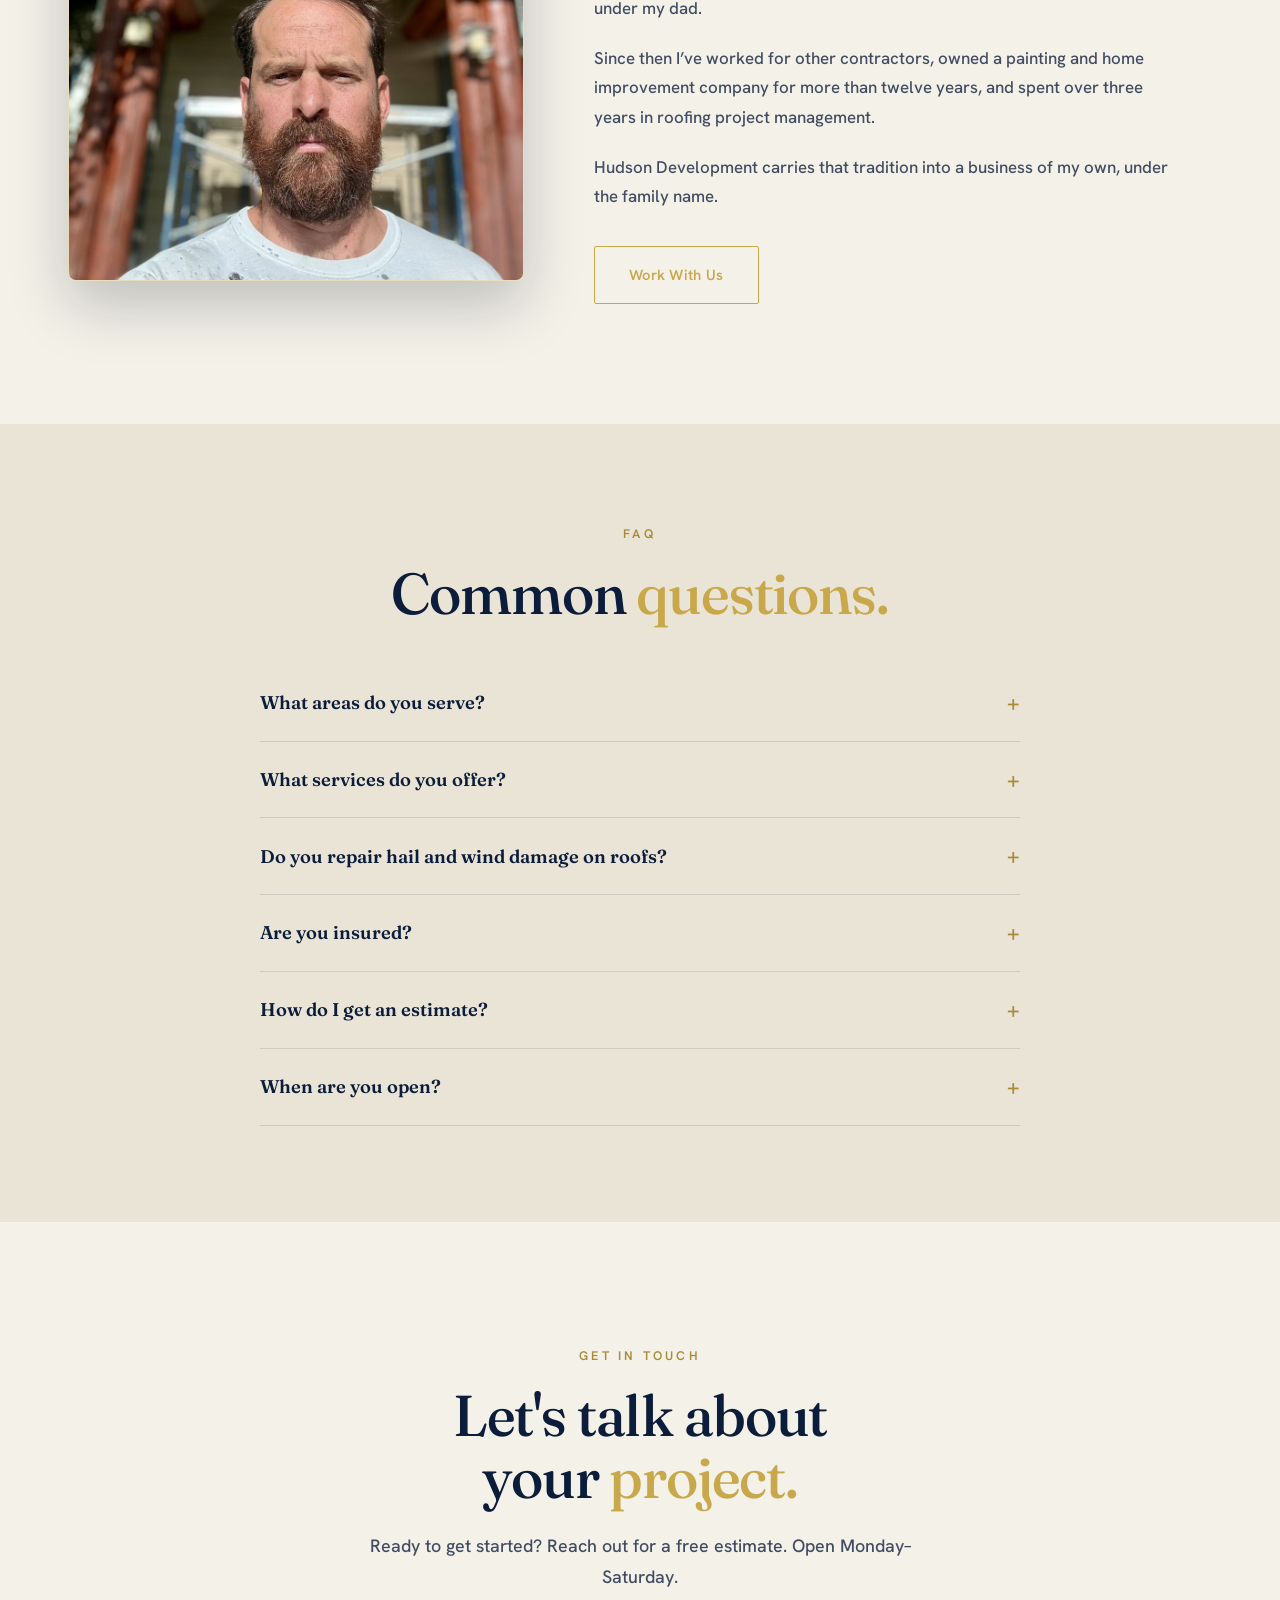
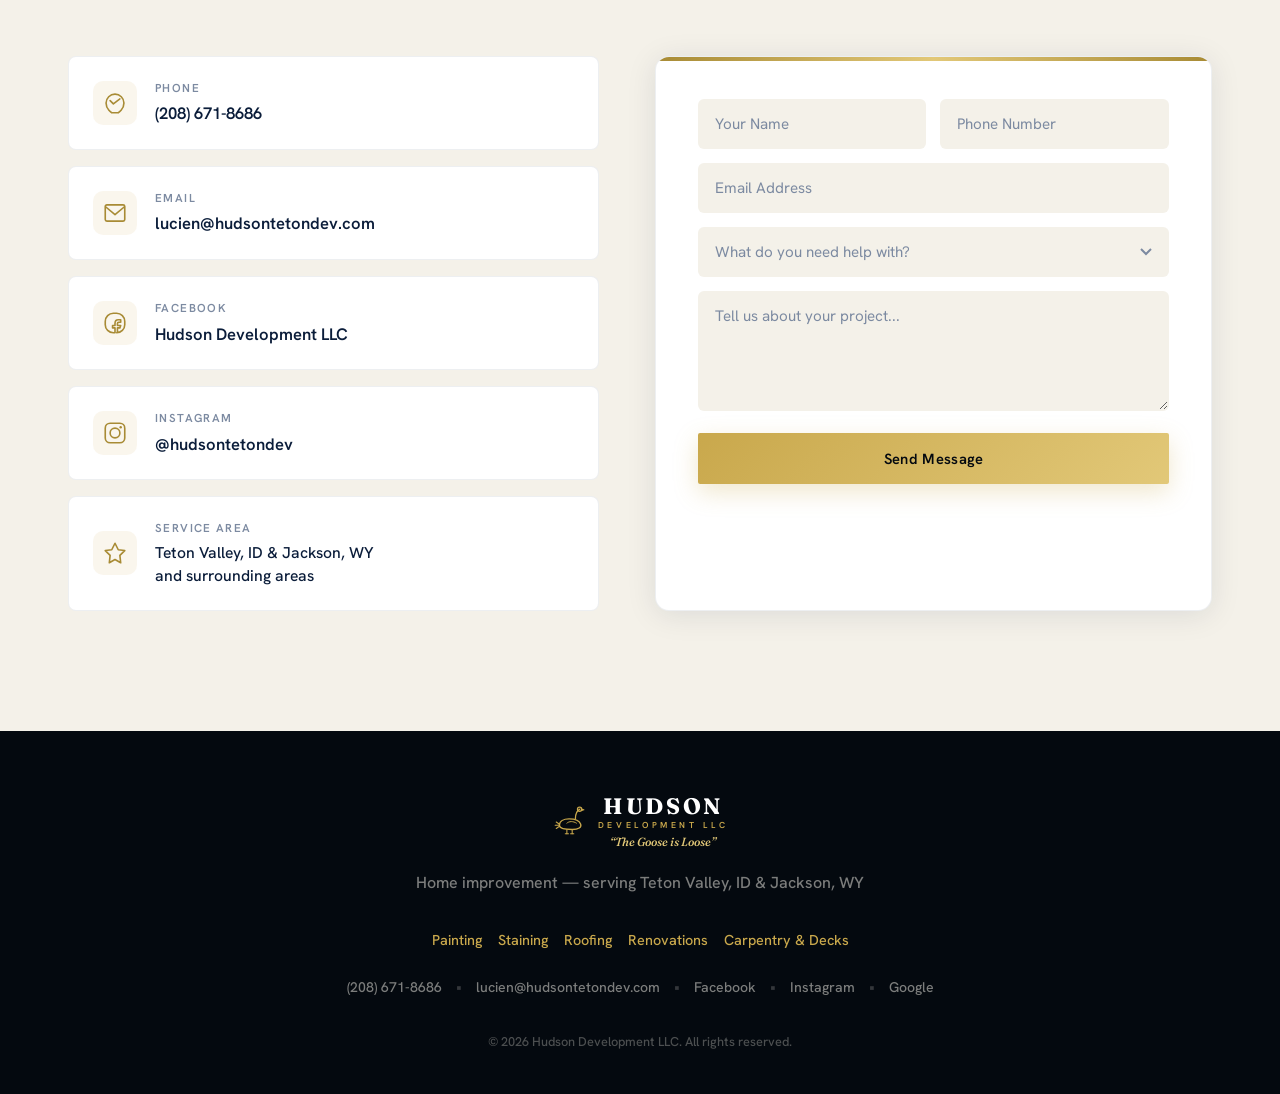
==== commit ef217c14: "Split carpentry & decks into its own page; renovations now covers bathrooms, staircases, porches Co-" ====
--- a/index.html
+++ b/index.html
@@ -220,7 +220,7 @@
   <link rel="preconnect" href="https://fonts.googleapis.com">
   <link rel="preconnect" href="https://fonts.gstatic.com" crossorigin>
   <link href="https://fonts.googleapis.com/css2?family=Fraunces:ital,opsz,wght@0,9..144,400..900;1,9..144,400..700&family=Hanken+Grotesk:wght@400;500;600;700&display=swap" rel="stylesheet">
-  <link rel="stylesheet" href="styles.css?v=20260923g">
+  <link rel="stylesheet" href="styles.css?v=20260923h">
 </head>
 <body>
 
@@ -345,7 +345,7 @@
             <li>Pressure washing</li>
             <li><a href="/roofing/">Roofing &amp; storm restoration</a> &mdash; wind &amp; hail damage</li>
             <li><a href="/renovations/">Renovations &amp; additions</a></li>
-            <li><a href="/renovations/">Carpentry &amp; decks</a></li>
+            <li><a href="/carpentry/">Carpentry &amp; decks</a></li>
           </ul>
         </article>
 
@@ -585,7 +585,7 @@
         </span>
       </div>
       <p class="footer-text">Home improvement &mdash; serving Teton Valley, ID &amp; Jackson, WY</p>
-      <p class="footer-services"><a href="/painting/">Painting</a><a href="/staining/">Staining</a><a href="/roofing/">Roofing</a><a href="/renovations/">Renovations</a></p>
+      <p class="footer-services"><a href="/painting/">Painting</a><a href="/staining/">Staining</a><a href="/roofing/">Roofing</a><a href="/renovations/">Renovations</a><a href="/carpentry/">Carpentry &amp; Decks</a></p>
       <div class="footer-links">
         <a href="tel:+12086718686">(208) 671-8686</a>
         <span class="footer-divider">&bull;</span>
@@ -682,6 +682,6 @@
     </div>
   </div>
 
-  <script src="script.js?v=20260923g"></script>
+  <script src="script.js?v=20260923h"></script>
 </body>
 </html>
